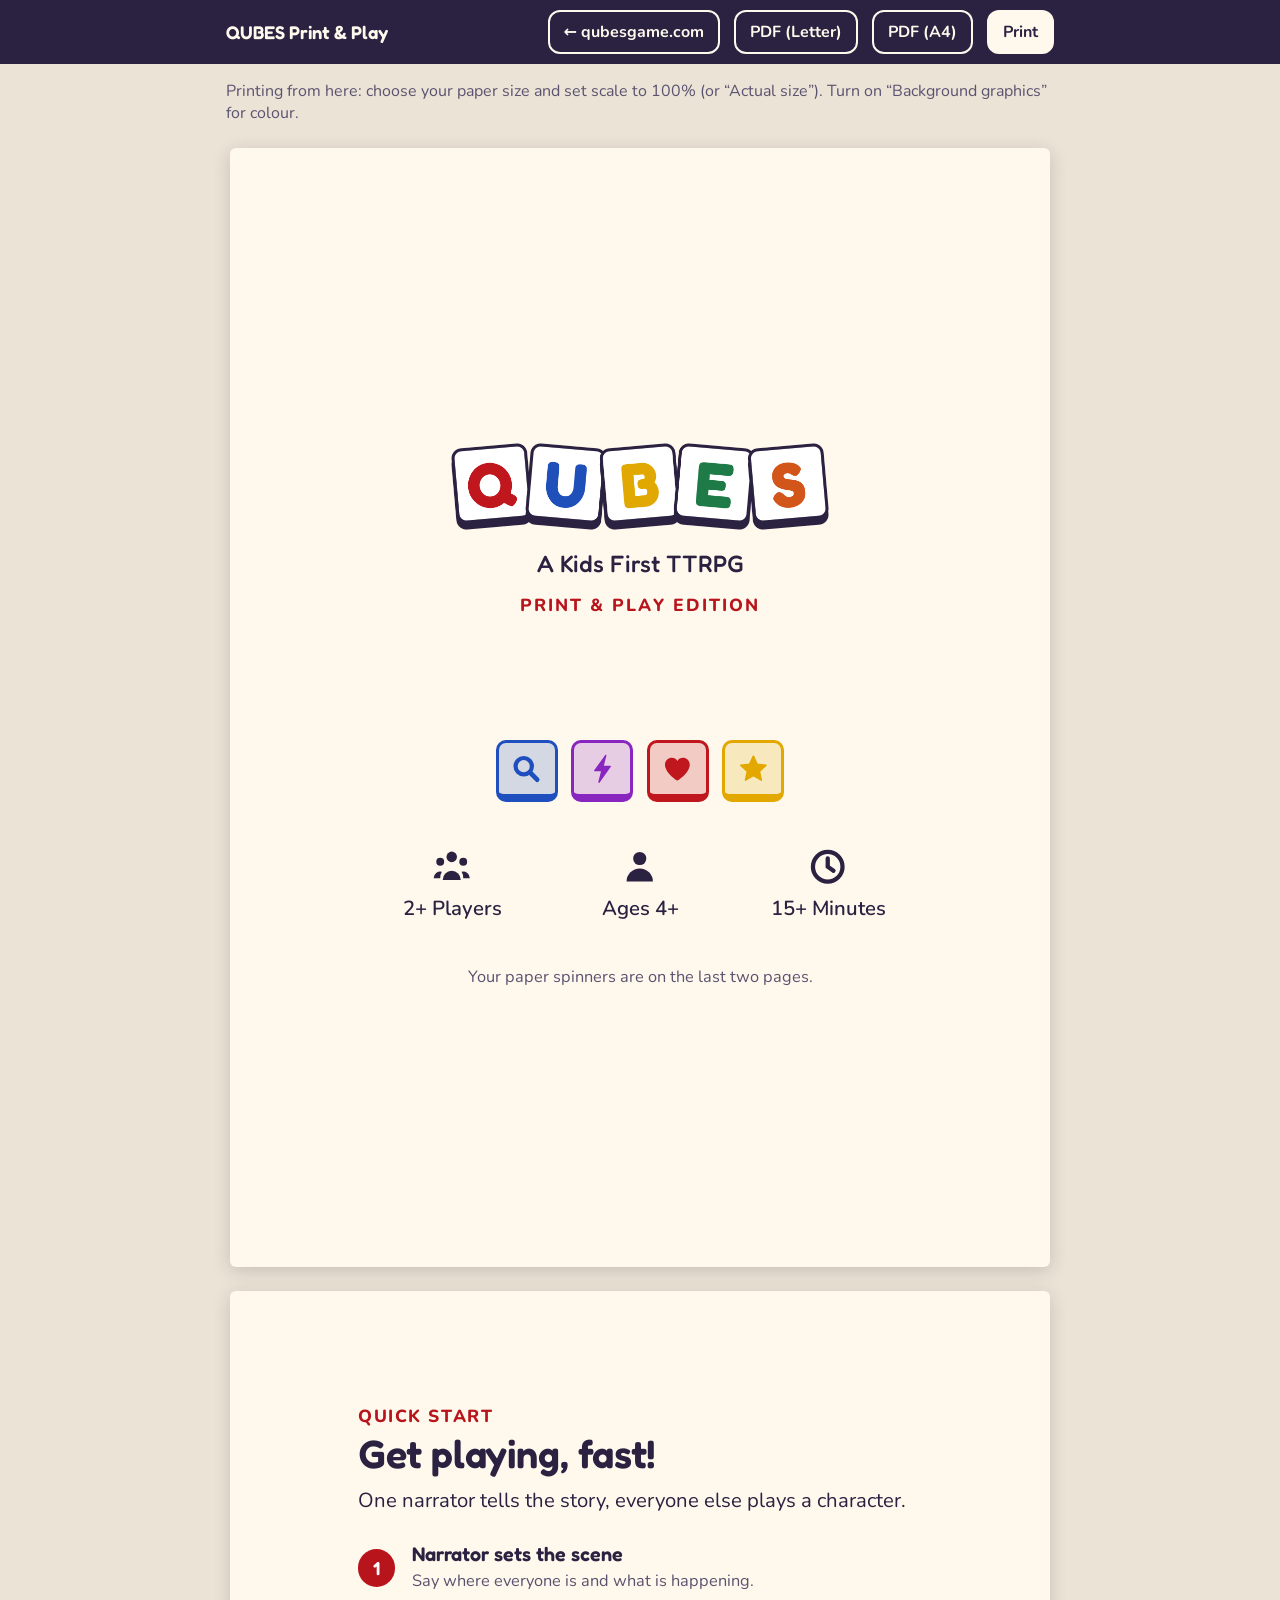
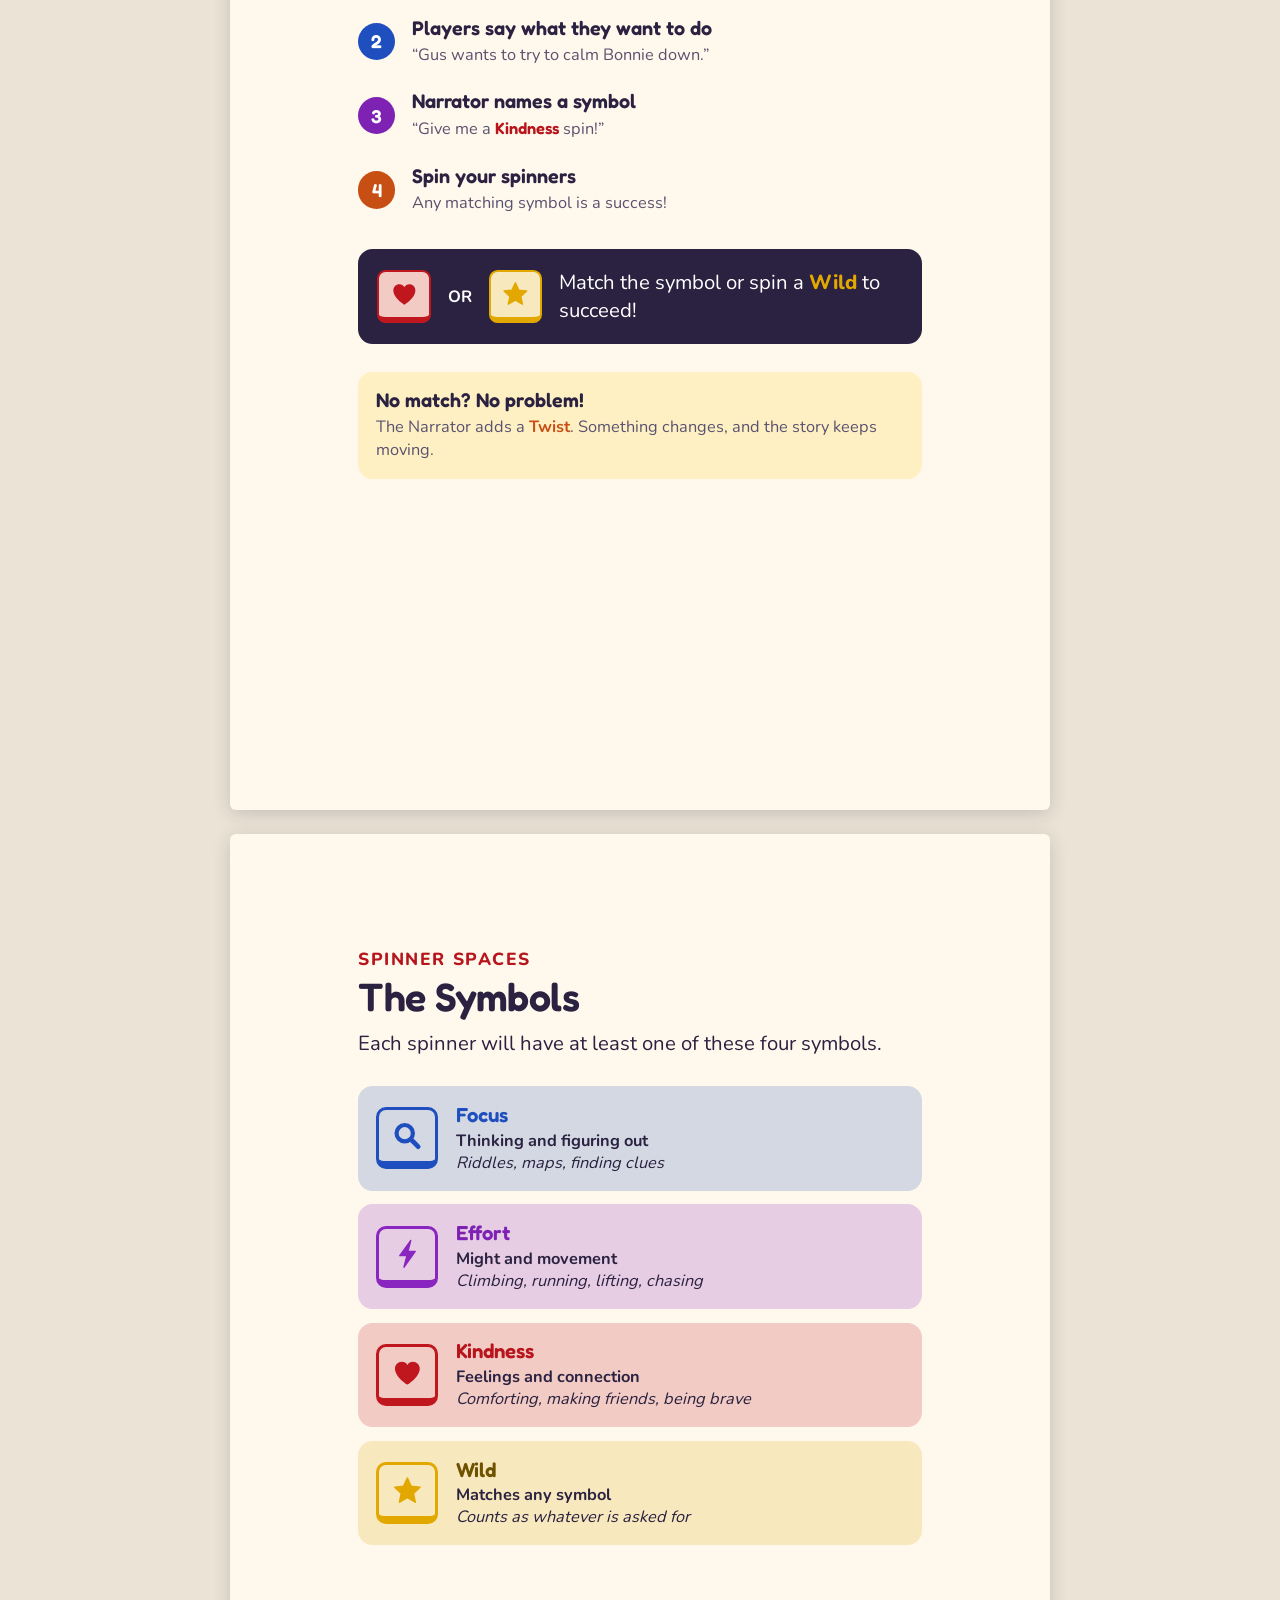
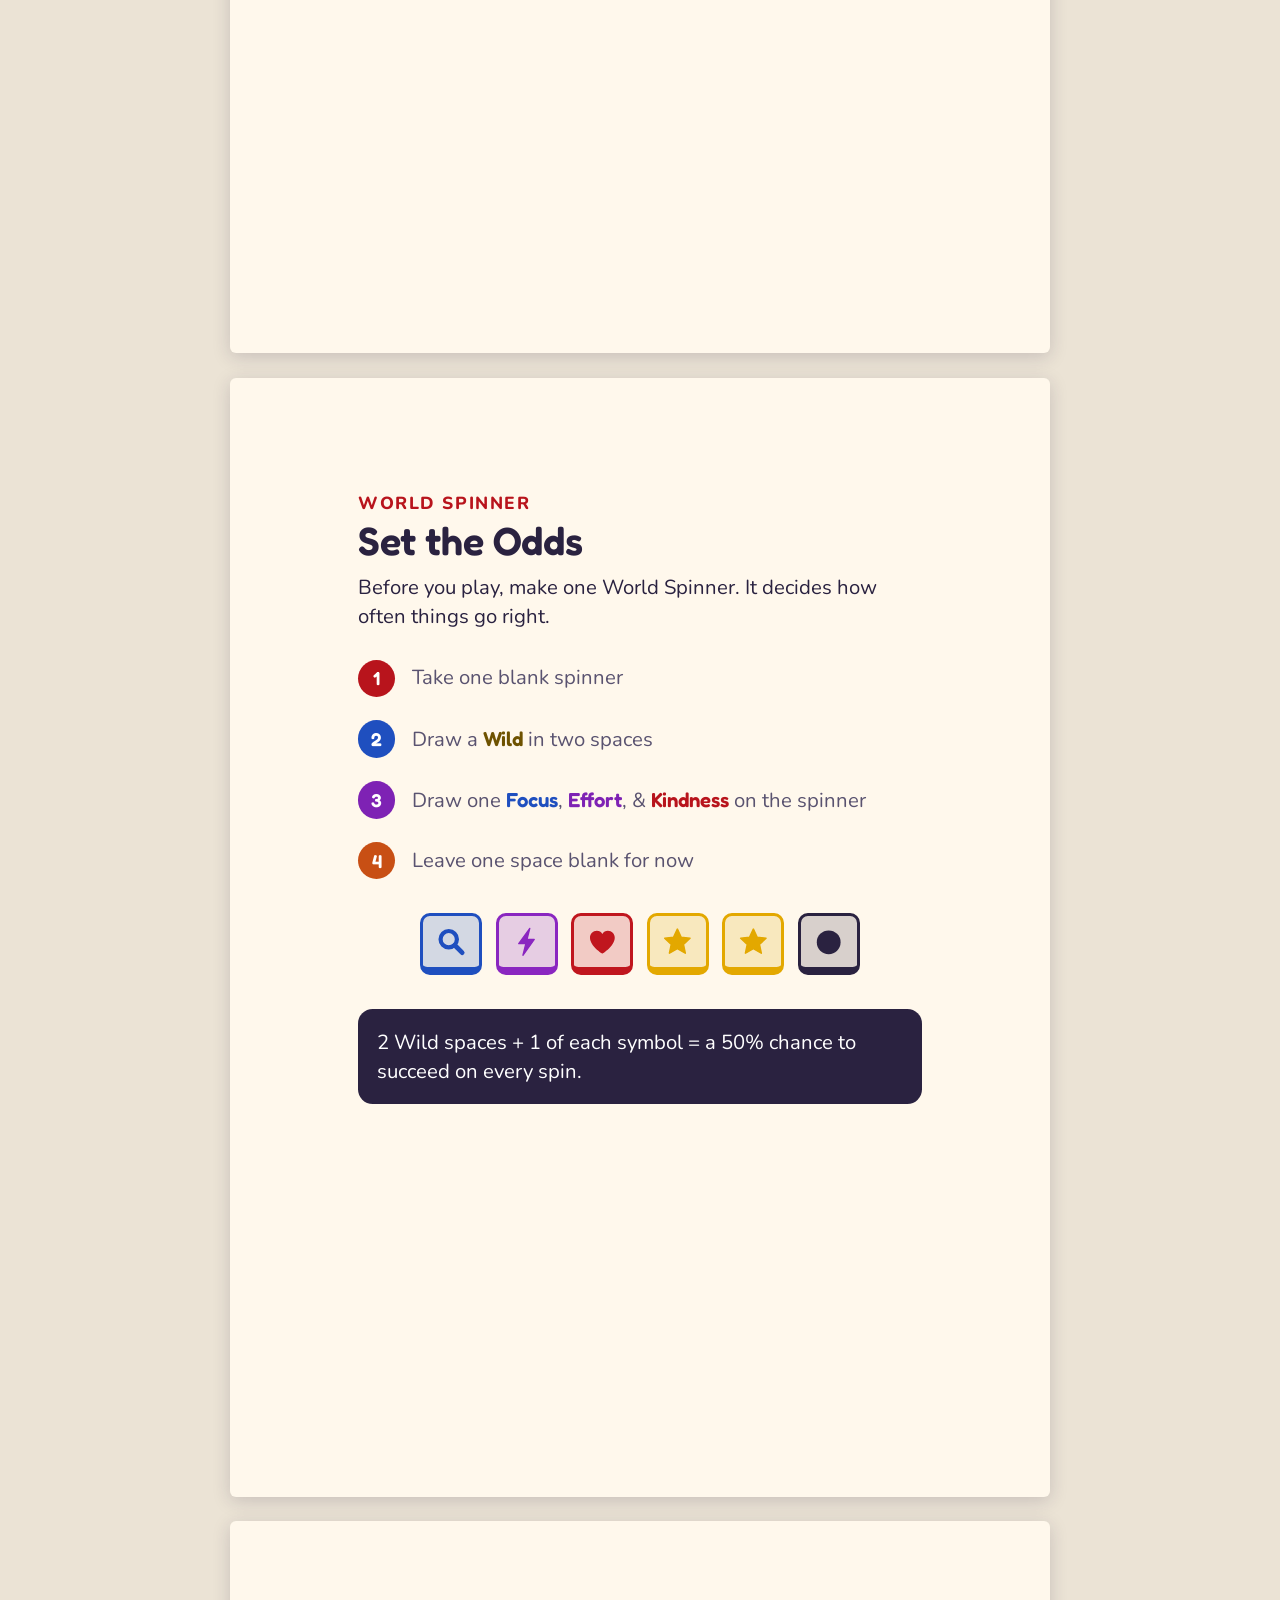
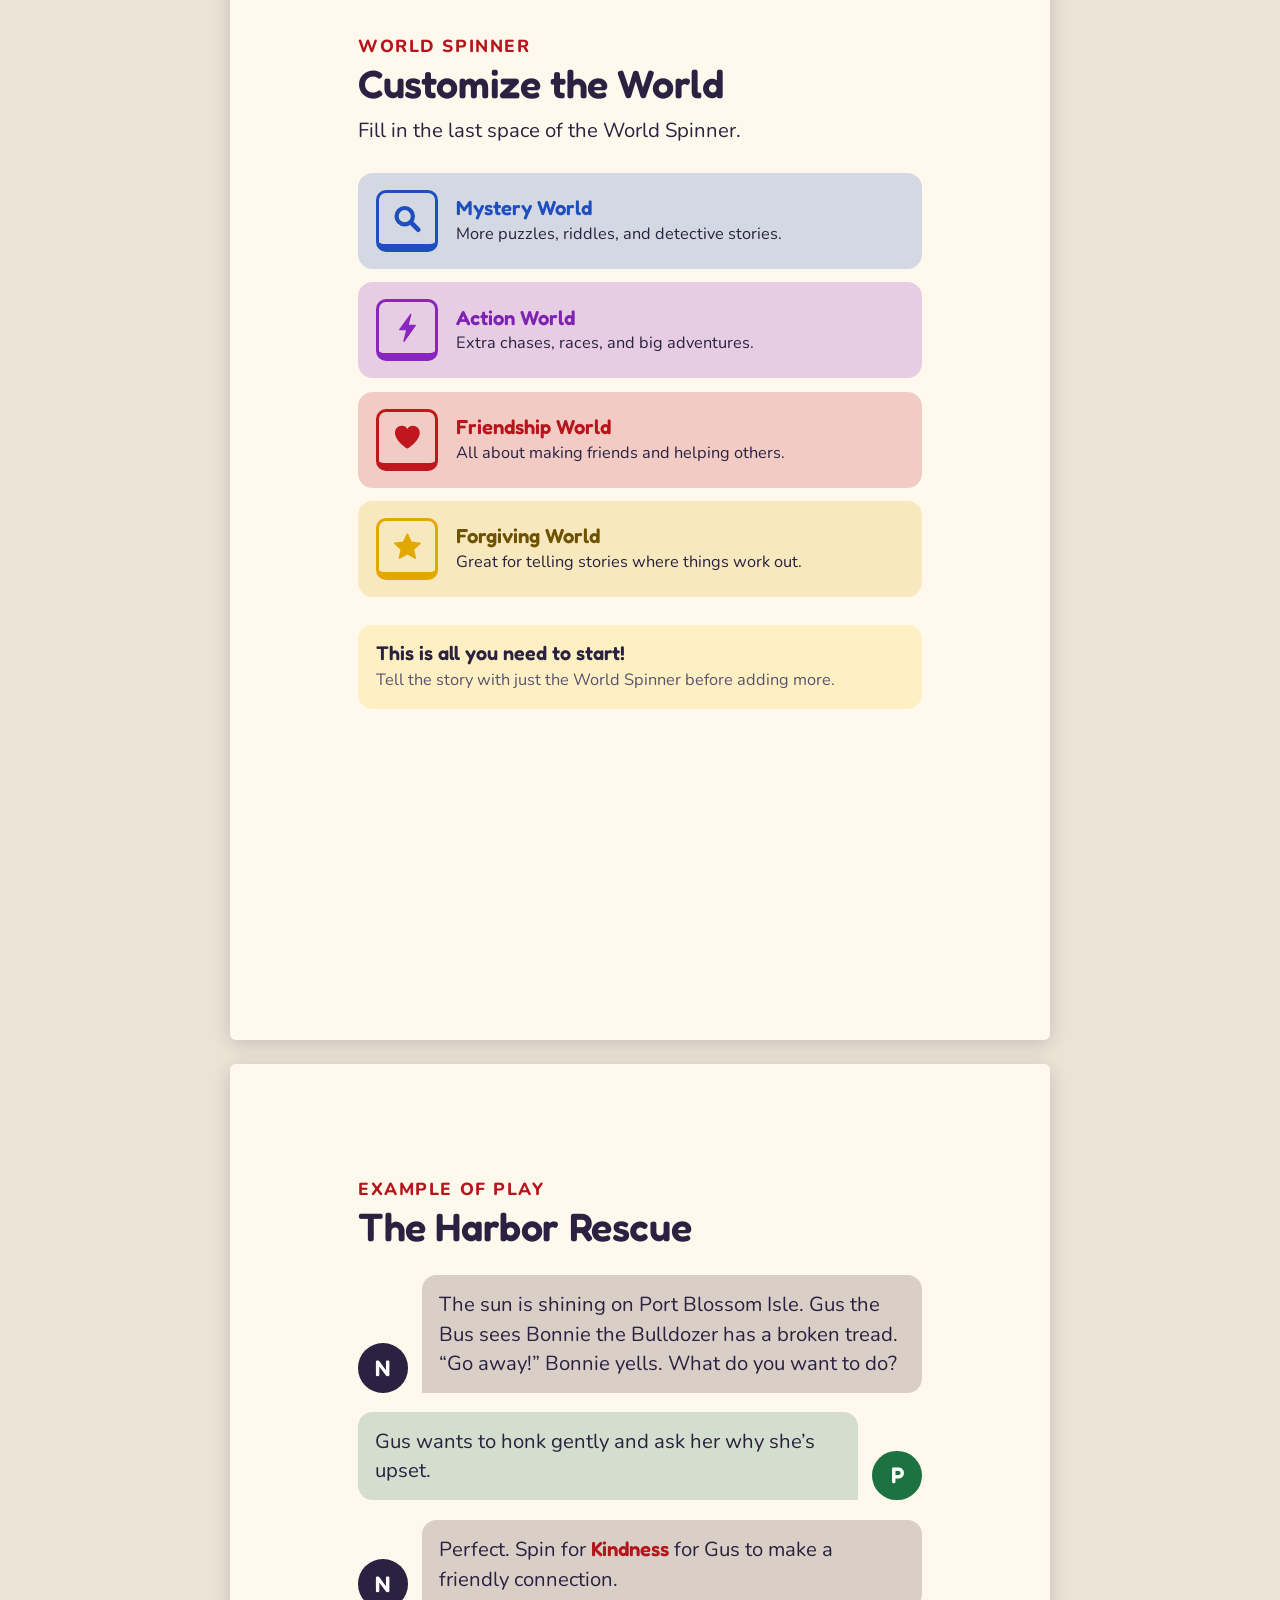
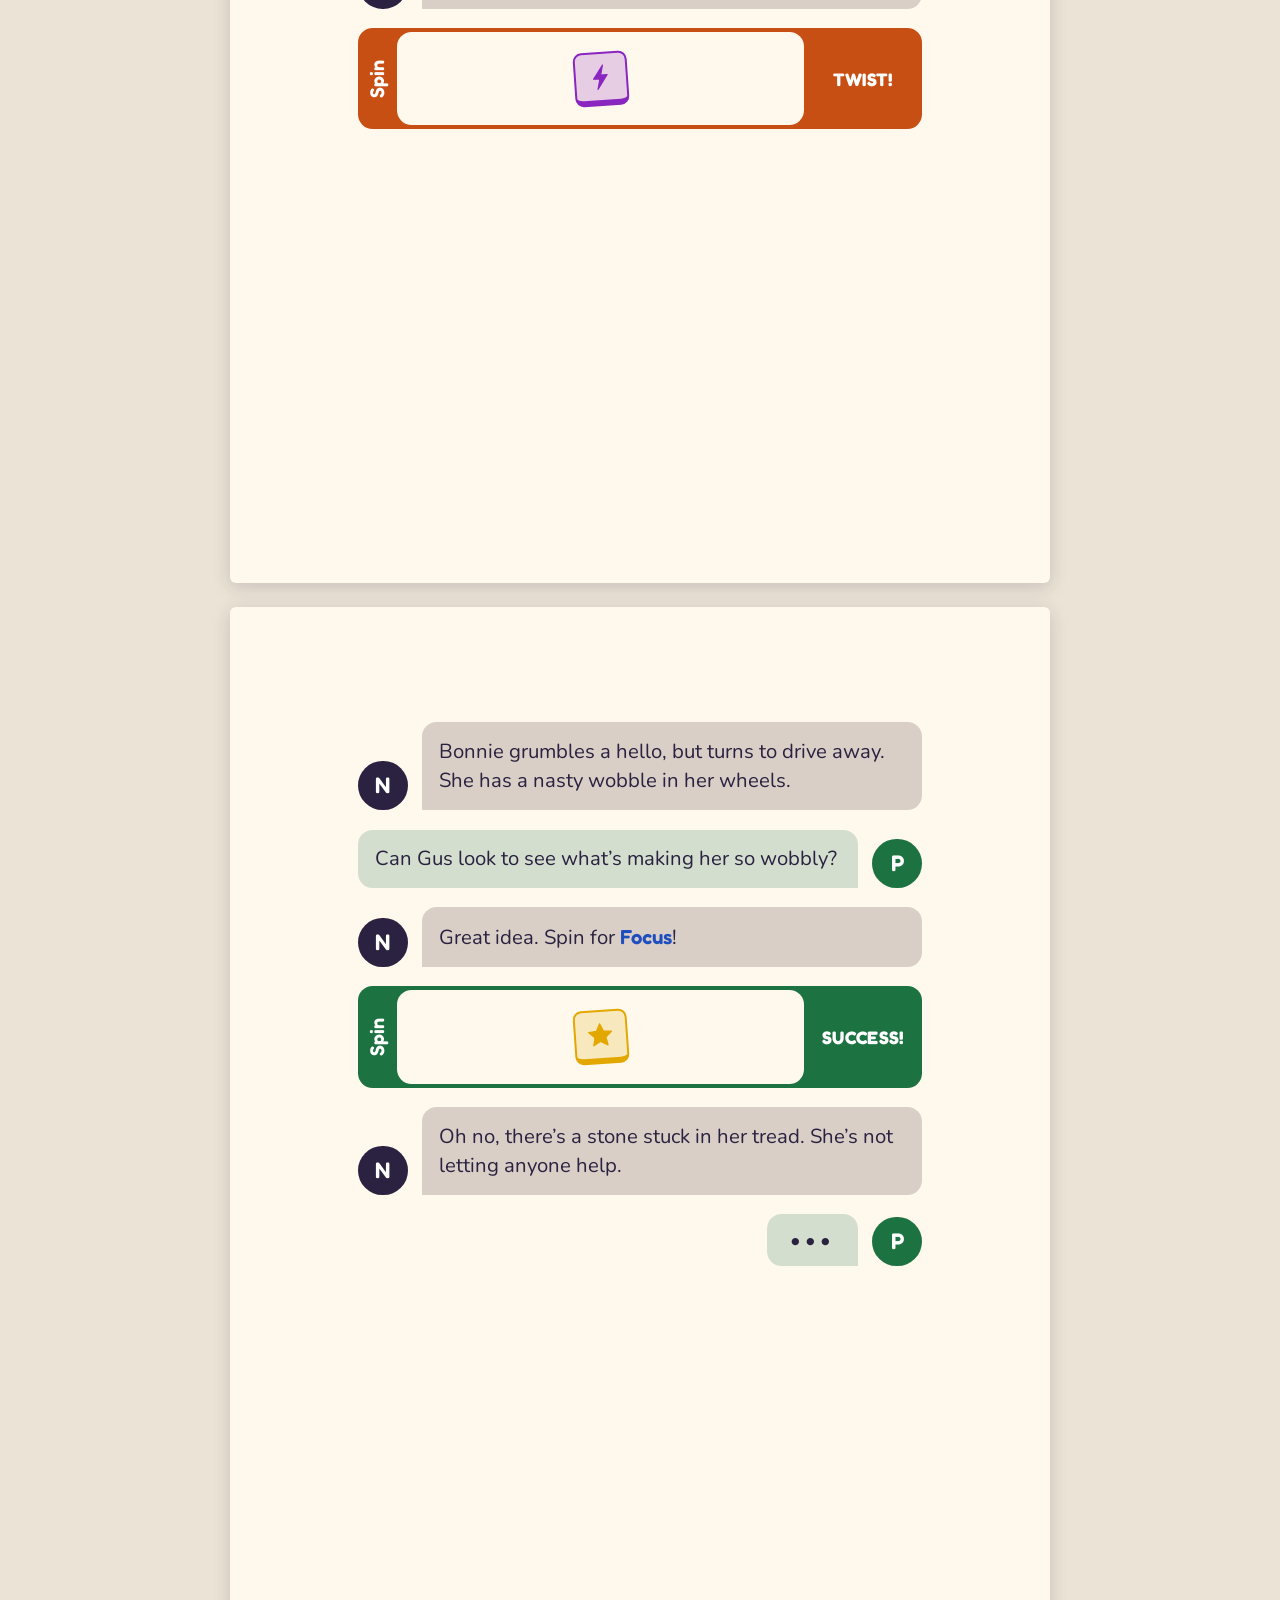
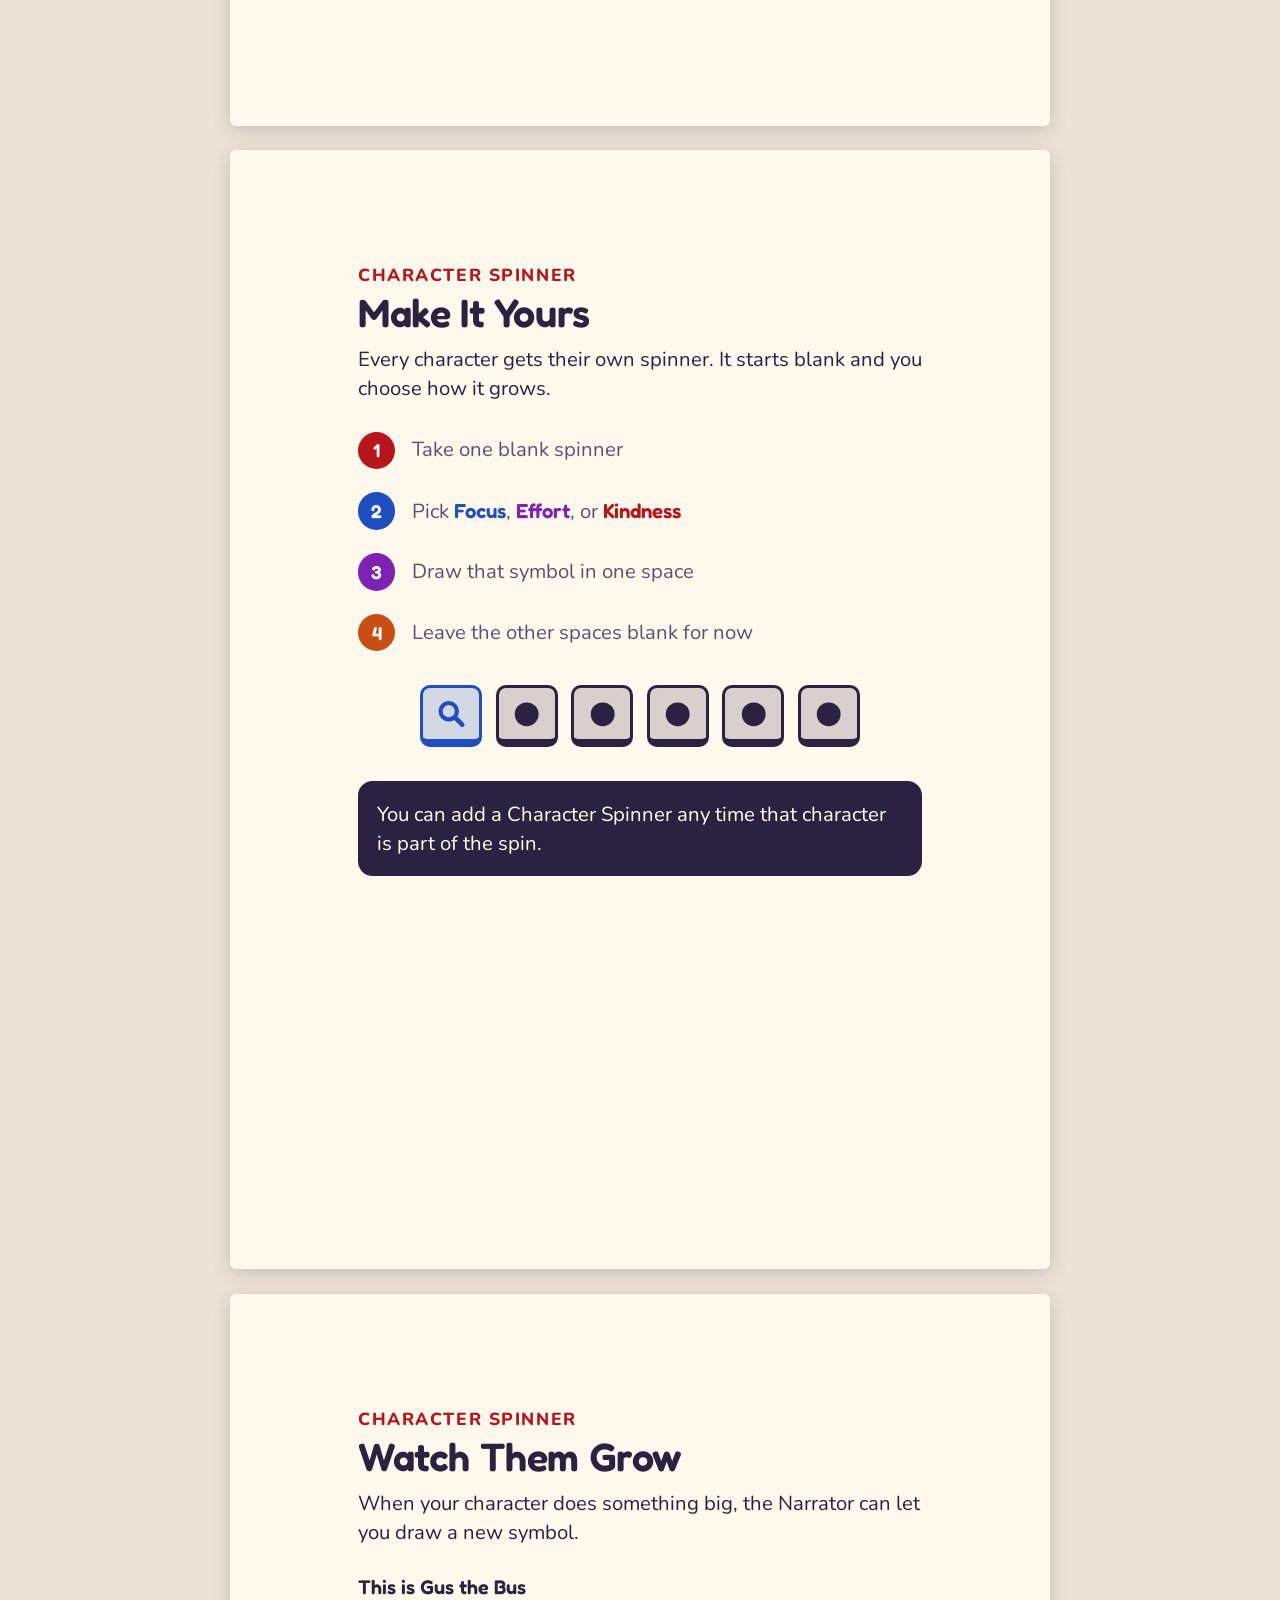
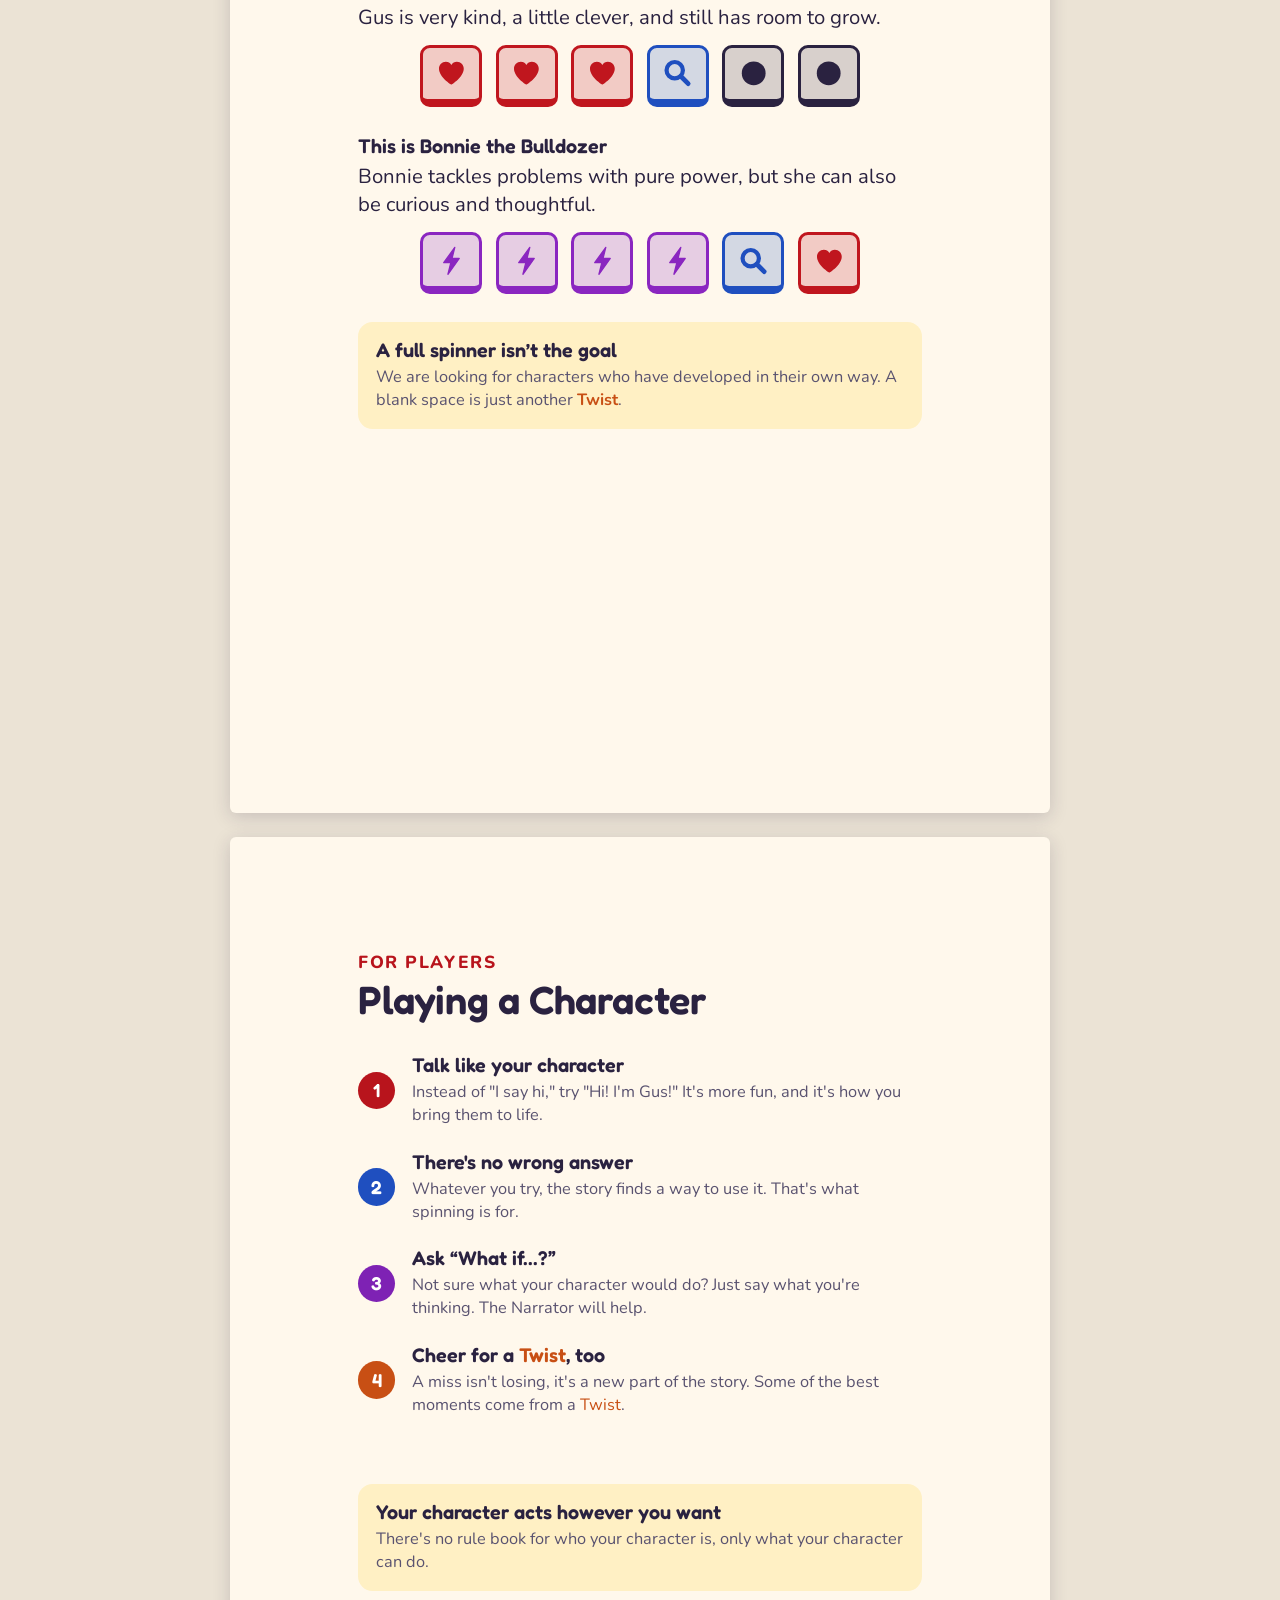
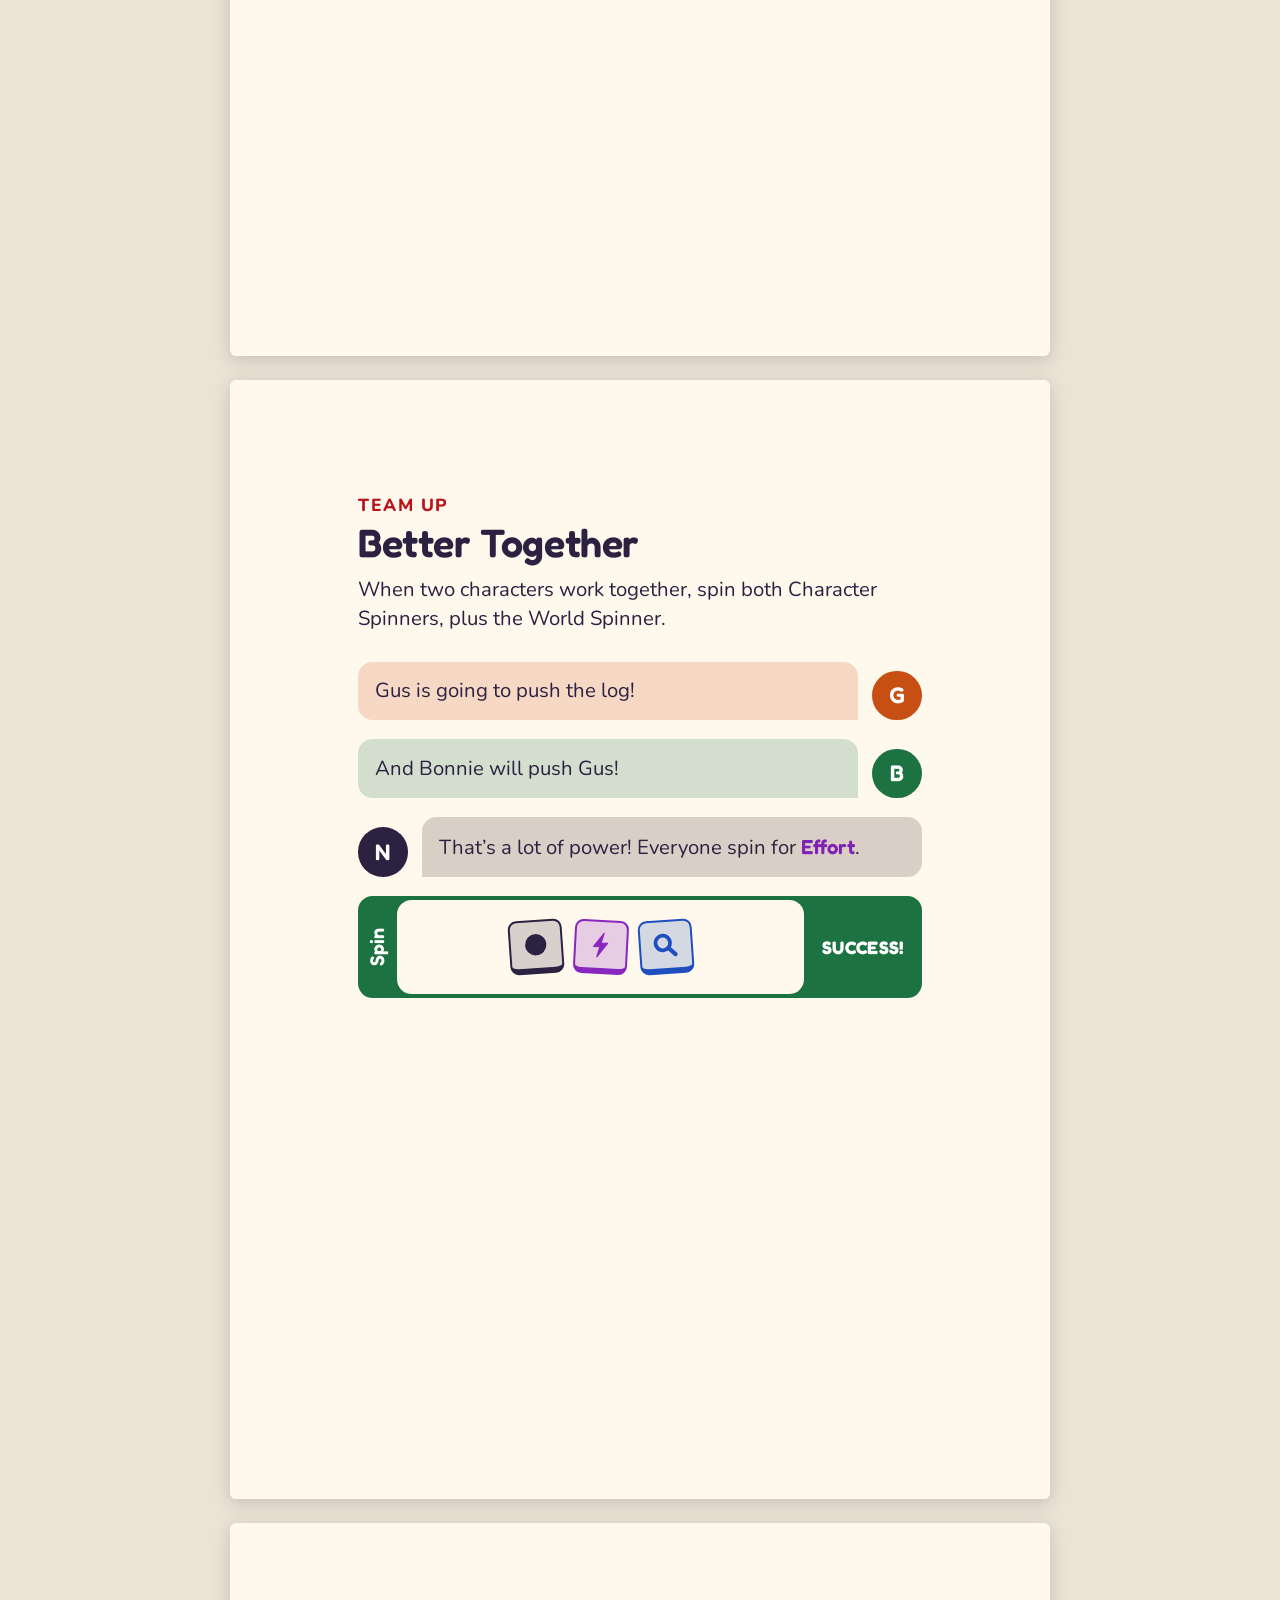
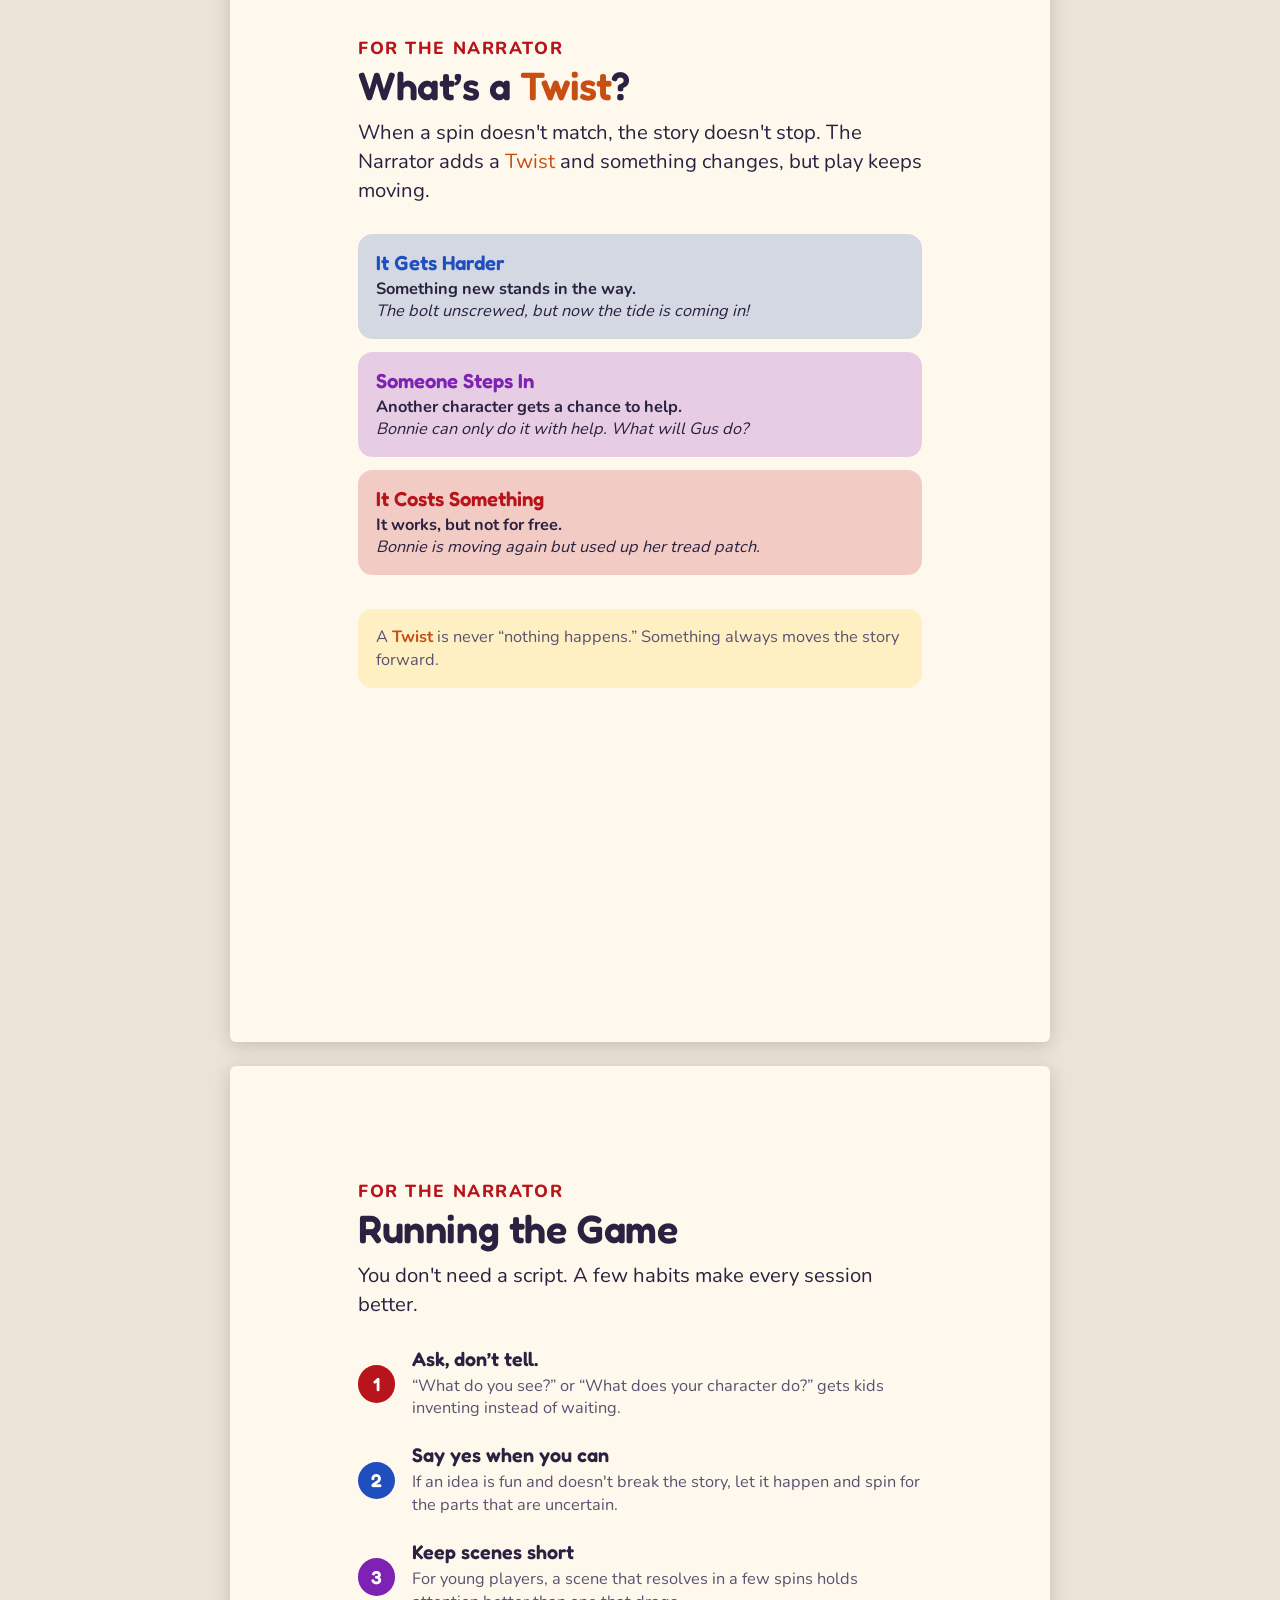
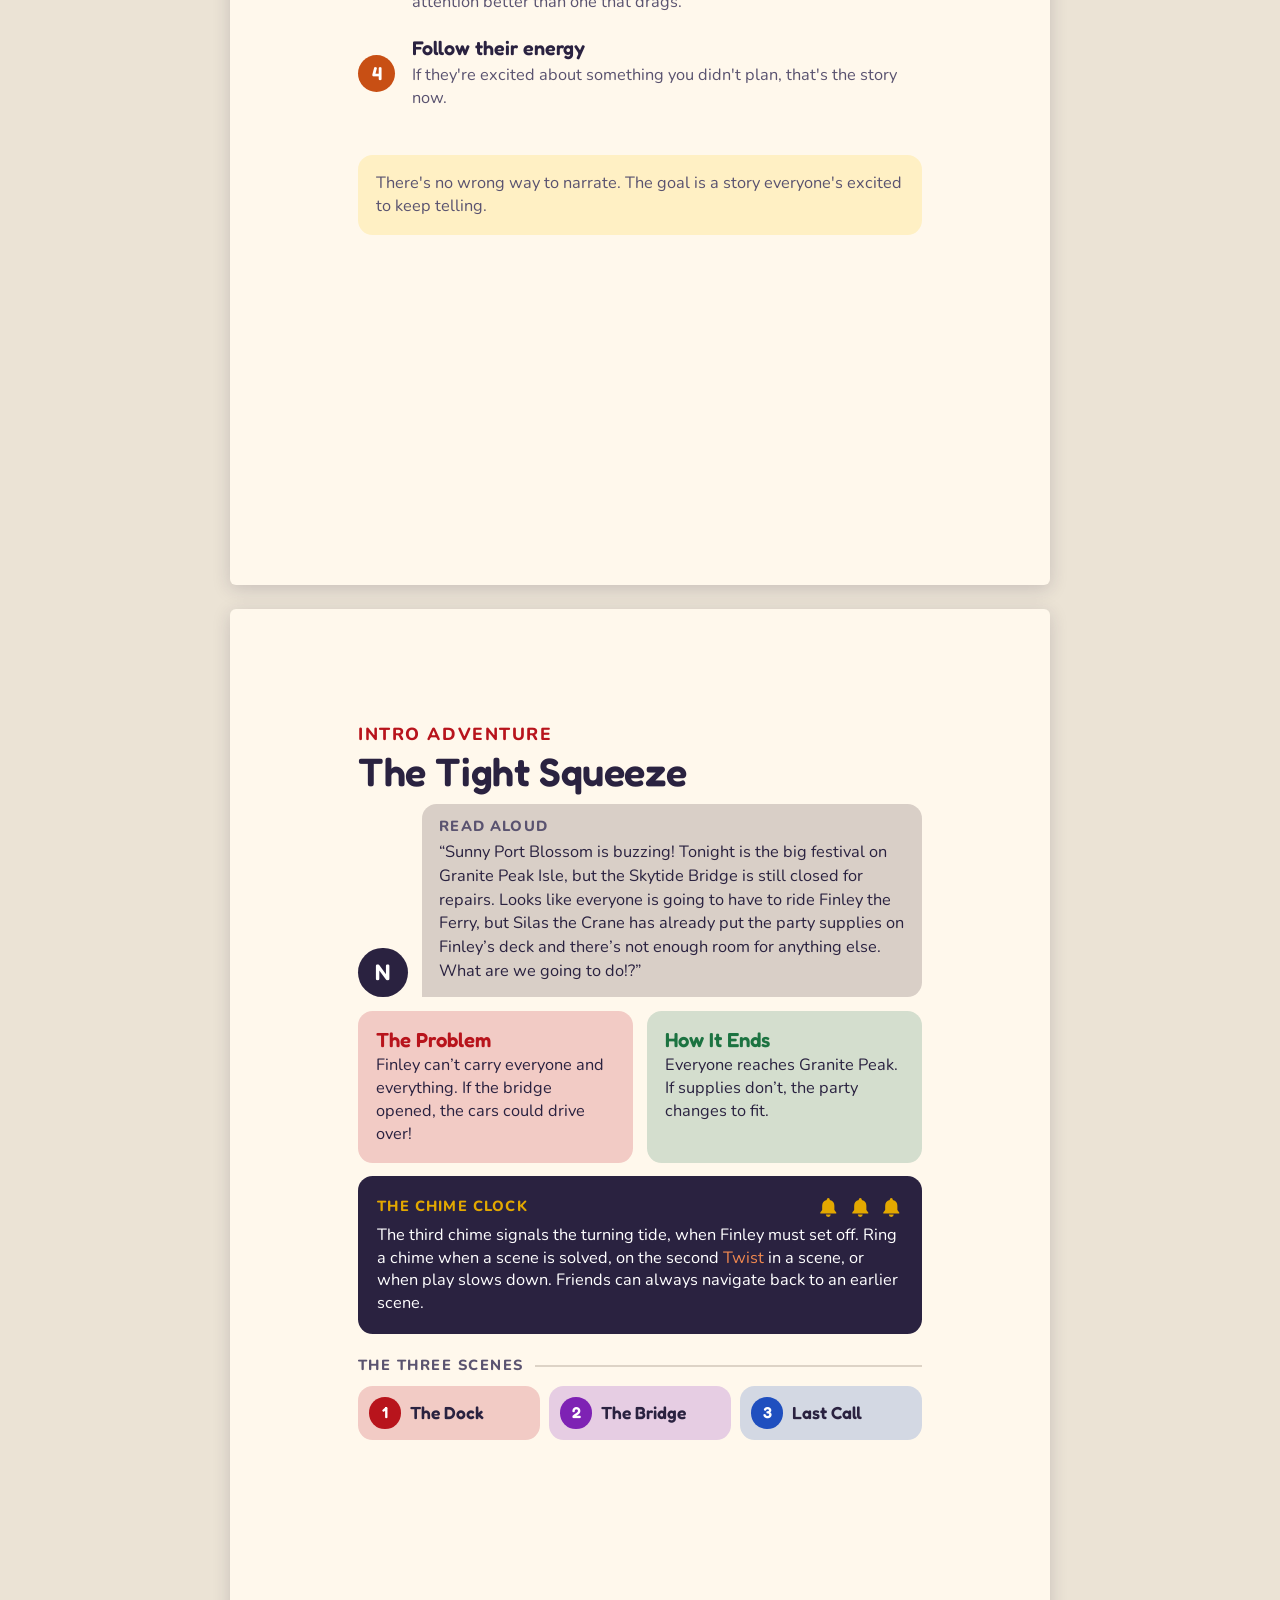
==== rules/index.html @ a8235ae6 "Add Print & Play rulebook with paper spinners (rules/ + PDFs) Print-friendly copy of the Figma ruleb" ====
<!doctype html>
<html lang="en">
<head>
  <meta charset="utf-8">
  <meta name="viewport" content="width=device-width, initial-scale=1">
  <!--
    QUBES Print & Play rulebook.
    The Figma file is the master copy of the rulebook. This page is a print-friendly
    copy for remote playtesters, rewritten for paper spinners instead of cubes and
    stickers (see SPINNER-CHANGES.md). When the Figma rules change, update this page too.
    Linked only from the "Playing remotely?" section of the home page.
  -->
  <title>QUBES Print &amp; Play Rulebook</title>
  <meta name="description" content="The QUBES print-and-play rulebook, with paper spinners. Prints on Letter or A4.">
  <meta name="robots" content="noindex">
  <link rel="icon" type="image/png" sizes="32x32" href="../assets/favicon-32.png">
  <link rel="preload" href="../assets/fonts/fredoka.woff2" as="font" type="font/woff2" crossorigin>
  <link rel="preload" href="../assets/fonts/nunito.woff2" as="font" type="font/woff2" crossorigin>
  <link rel="stylesheet" href="rules.css">
</head>
<body>

<svg width="0" height="0" style="position:absolute" aria-hidden="true" focusable="false">
  <symbol id="i-focus" viewBox="0 0 24 24"><circle cx="10" cy="10" r="6.2" fill="none" stroke="currentColor" stroke-width="3.2"/><path d="M14.6 14.6 20.2 20.2" stroke="currentColor" stroke-width="3.6" stroke-linecap="round"/></symbol>
  <symbol id="i-effort" viewBox="0 0 24 24"><path d="M14.6 1.8 6.2 13.4h5.4L9.4 22.2l8.6-12h-5.5l2.1-8.4z" fill="currentColor" stroke="currentColor" stroke-width="1" stroke-linejoin="round"/></symbol>
  <symbol id="i-kind" viewBox="0 0 24 24"><path d="M12 21S2.6 15.3 2.6 8.9C2.6 5.9 4.9 3.6 7.8 3.6c1.8 0 3.3.9 4.2 2.4.9-1.5 2.4-2.4 4.2-2.4 2.9 0 5.2 2.3 5.2 5.3C21.4 15.3 12 21 12 21z" fill="currentColor"/></symbol>
  <symbol id="i-wild" viewBox="0 0 24 24"><path d="M12 2.4l2.9 6.2 6.7.7-5 4.6 1.4 6.7L12 17.2l-6 3.4 1.4-6.7-5-4.6 6.7-.7z" fill="currentColor" stroke="currentColor" stroke-width="1.2" stroke-linejoin="round"/></symbol>
  <symbol id="i-blank" viewBox="0 0 24 24"><circle cx="12" cy="12" r="10" fill="currentColor"/></symbol>
  <symbol id="i-bell" viewBox="0 0 24 24"><path d="M12 2a1.6 1.6 0 0 1 1.6 1.6v.6a6.4 6.4 0 0 1 4.9 6.3V15l2 2.6v1.1h-17v-1.1l2-2.6v-4.5a6.4 6.4 0 0 1 4.9-6.3v-.6A1.6 1.6 0 0 1 12 2zM9.4 19.8h5.2a2.6 2.6 0 0 1-5.2 0z" fill="currentColor"/></symbol>
  <symbol id="i-person" viewBox="0 0 24 24"><circle cx="12" cy="7" r="4" fill="currentColor"/><path d="M4 21a8 8 0 0 1 16 0z" fill="currentColor"/></symbol>
  <symbol id="i-people" viewBox="0 0 24 24" fill="currentColor"><circle cx="12" cy="6" r="3.2"/><circle cx="5" cy="9" r="2.4"/><circle cx="19" cy="9" r="2.4"/><path d="M6.5 20a5.5 5.5 0 0 1 11 0z"/><path d="M1 19a4 4 0 0 1 5-3.9A7 7 0 0 0 5 19z"/><path d="M23 19a4 4 0 0 0-5-3.9A7 7 0 0 1 19 19z"/></symbol>
  <symbol id="i-clock" viewBox="0 0 24 24"><circle cx="12" cy="12" r="9" fill="none" stroke="currentColor" stroke-width="2.6"/><path d="M12 7v5l3.5 2.5" fill="none" stroke="currentColor" stroke-width="2.6" stroke-linecap="round"/></symbol>
  <symbol id="spinner" viewBox="-100 -100 200 200">
    <circle r="96" fill="#fff" stroke="#2a2240" stroke-width="3.5"/>
    <g stroke="#2a2240" stroke-width="2.5">
      <line x1="0" y1="0" x2="0" y2="-96"/><line x1="0" y1="0" x2="83.14" y2="-48"/><line x1="0" y1="0" x2="83.14" y2="48"/>
      <line x1="0" y1="0" x2="0" y2="96"/><line x1="0" y1="0" x2="-83.14" y2="48"/><line x1="0" y1="0" x2="-83.14" y2="-48"/>
    </g>
    <g fill="none" stroke="#b9afa6" stroke-width="1.5" stroke-dasharray="4 4">
      <circle cx="30" cy="-51.96" r="20"/><circle cx="60" cy="0" r="20"/><circle cx="30" cy="51.96" r="20"/>
      <circle cx="-30" cy="51.96" r="20"/><circle cx="-60" cy="0" r="20"/><circle cx="-30" cy="-51.96" r="20"/>
    </g>
    <circle r="10" fill="#fff" stroke="#2a2240" stroke-width="2.5"/>
    <circle r="2.8" fill="#2a2240"/>
  </symbol>
</svg>

<header class="toolbar">
  <div class="inner">
    <span class="title">QUBES Print &amp; Play</span>
    <a href="../">← qubesgame.com</a>
    <a href="../downloads/qubes-print-and-play-letter.pdf">PDF (Letter)</a>
    <a href="../downloads/qubes-print-and-play-a4.pdf">PDF (A4)</a>
    <button type="button" onclick="window.print()">Print</button>
  </div>
</header>
<p class="screen-note">Printing from here: choose your paper size and set scale to 100% (or “Actual size”). Turn on “Background graphics” for colour.</p>

<main>

<!-- 1. Cover -->
<section class="page cover" aria-label="Cover">
  <img class="logo" src="../assets/logo.png" alt="QUBES" width="759" height="185">
  <p class="tag">A Kids First TTRPG</p>
  <p class="edition">Print &amp; Play Edition</p>
  <div class="tile-row" aria-hidden="true">
    <span class="tile focus"><svg><use href="#i-focus"/></svg></span>
    <span class="tile effort"><svg><use href="#i-effort"/></svg></span>
    <span class="tile kind"><svg><use href="#i-kind"/></svg></span>
    <span class="tile wild"><svg><use href="#i-wild"/></svg></span>
  </div>
  <div class="facts">
    <div><svg aria-hidden="true"><use href="#i-people"/></svg>2+ Players</div>
    <div><svg aria-hidden="true"><use href="#i-person"/></svg>Ages 4+</div>
    <div><svg aria-hidden="true"><use href="#i-clock"/></svg>15+ Minutes</div>
  </div>
  <p class="foot">Your paper spinners are on the last two pages.</p>
</section>

<!-- 2. Quick start -->
<section class="page" aria-label="Quick start">
  <span class="eyebrow">Quick Start</span>
  <h1>Get playing, fast!</h1>
  <p class="lead">One narrator tells the story, everyone else plays a character.</p>
  <ol class="steps">
    <li><span class="n">1</span><div><h3>Narrator sets the scene</h3><p>Say where everyone is and what is happening.</p></div></li>
    <li><span class="n">2</span><div><h3>Players say what they want to do</h3><p>“Gus wants to try to calm Bonnie down.”</p></div></li>
    <li><span class="n">3</span><div><h3>Narrator names a symbol</h3><p>“Give me a <strong class="k-kind">Kindness</strong> spin!”</p></div></li>
    <li><span class="n">4</span><div><h3>Spin your spinners</h3><p>Any matching symbol is a success!</p></div></li>
  </ol>
  <div class="dark" style="display:flex;align-items:center;gap:3cqw;margin-top:6cqw">
    <span class="tile kind md"><svg aria-hidden="true"><use href="#i-kind"/></svg></span>
    <b style="font-size:var(--fs-body)">OR</b>
    <span class="tile wild md"><svg aria-hidden="true"><use href="#i-wild"/></svg></span>
    <p>Match the symbol or spin a <span class="y">Wild</span> to succeed!</p>
  </div>
  <div class="note">
    <h4>No match? No problem!</h4>
    <p>The Narrator adds a <strong class="twist-word">Twist</strong>. Something changes, and the story keeps moving.</p>
  </div>
</section>

<!-- 3. The symbols -->
<section class="page" aria-label="The symbols">
  <span class="eyebrow">Spinner Spaces</span>
  <h1>The Symbols</h1>
  <p class="lead">Each spinner will have at least one of these four symbols.</p>
  <div class="cards">
    <div class="card c-blue"><span class="tile focus"><svg aria-hidden="true"><use href="#i-focus"/></svg></span><div><h3>Focus</h3><p class="sub">Thinking and figuring out</p><p class="eg">Riddles, maps, finding clues</p></div></div>
    <div class="card c-purple"><span class="tile effort"><svg aria-hidden="true"><use href="#i-effort"/></svg></span><div><h3>Effort</h3><p class="sub">Might and movement</p><p class="eg">Climbing, running, lifting, chasing</p></div></div>
    <div class="card c-red"><span class="tile kind"><svg aria-hidden="true"><use href="#i-kind"/></svg></span><div><h3>Kindness</h3><p class="sub">Feelings and connection</p><p class="eg">Comforting, making friends, being brave</p></div></div>
    <div class="card c-gold"><span class="tile wild"><svg aria-hidden="true"><use href="#i-wild"/></svg></span><div><h3>Wild</h3><p class="sub">Matches any symbol</p><p class="eg">Counts as whatever is asked for</p></div></div>
  </div>
</section>

<!-- 4. World spinner: set the odds -->
<section class="page" aria-label="World spinner: set the odds">
  <span class="eyebrow">World Spinner</span>
  <h1>Set the Odds</h1>
  <p class="lead">Before you play, make one World Spinner. It decides how often things go right.</p>
  <ol class="steps plain">
    <li><span class="n">1</span><p class="txt">Take one blank spinner</p></li>
    <li><span class="n">2</span><p class="txt">Draw a <strong class="k-wild">Wild</strong> in two spaces</p></li>
    <li><span class="n">3</span><p class="txt">Draw one <strong class="k-focus">Focus</strong>, <strong class="k-effort">Effort</strong>, &amp; <strong class="k-kind">Kindness</strong> on the spinner</p></li>
    <li><span class="n">4</span><p class="txt">Leave one space blank for now</p></li>
  </ol>
  <div class="tile-row" style="margin-top:6cqw" aria-label="A finished World Spinner: Focus, Effort, Kindness, Wild, Wild, and one blank space">
    <span class="tile focus"><svg><use href="#i-focus"/></svg></span>
    <span class="tile effort"><svg><use href="#i-effort"/></svg></span>
    <span class="tile kind"><svg><use href="#i-kind"/></svg></span>
    <span class="tile wild"><svg><use href="#i-wild"/></svg></span>
    <span class="tile wild"><svg><use href="#i-wild"/></svg></span>
    <span class="tile blank"><svg><use href="#i-blank"/></svg></span>
  </div>
  <div class="dark" style="margin-top:6cqw"><p>2 Wild spaces + 1 of each symbol = a 50% chance to succeed on every spin.</p></div>
</section>

<!-- 5. Customize the world -->
<section class="page" aria-label="Customize the world">
  <span class="eyebrow">World Spinner</span>
  <h1>Customize the World</h1>
  <p class="lead">Fill in the last space of the World Spinner.</p>
  <div class="cards">
    <div class="card c-blue"><span class="tile focus"><svg aria-hidden="true"><use href="#i-focus"/></svg></span><div><h3>Mystery World</h3><p>More puzzles, riddles, and detective stories.</p></div></div>
    <div class="card c-purple"><span class="tile effort"><svg aria-hidden="true"><use href="#i-effort"/></svg></span><div><h3>Action World</h3><p>Extra chases, races, and big adventures.</p></div></div>
    <div class="card c-red"><span class="tile kind"><svg aria-hidden="true"><use href="#i-kind"/></svg></span><div><h3>Friendship World</h3><p>All about making friends and helping others.</p></div></div>
    <div class="card c-gold"><span class="tile wild"><svg aria-hidden="true"><use href="#i-wild"/></svg></span><div><h3>Forgiving World</h3><p>Great for telling stories where things work out.</p></div></div>
  </div>
  <div class="note">
    <h4>This is all you need to start!</h4>
    <p>Tell the story with just the World Spinner before adding more.</p>
  </div>
</section>

<!-- 6. Example of play 1 -->
<section class="page" aria-label="Example of play, part 1">
  <span class="eyebrow">Example of Play</span>
  <h1 style="margin-bottom:5cqw">The Harbor Rescue</h1>
  <div class="chat">
    <div class="msg n"><span class="avatar" aria-label="Narrator">N</span><p class="bubble">The sun is shining on Port Blossom Isle. Gus the Bus sees Bonnie the Bulldozer has a broken tread. “Go away!” Bonnie yells. What do you want to do?</p></div>
    <div class="msg p"><p class="bubble">Gus wants to honk gently and ask her why she’s upset.</p><span class="avatar green" aria-label="Player">P</span></div>
    <div class="msg n"><span class="avatar" aria-label="Narrator">N</span><p class="bubble">Perfect. Spin for <strong class="k-kind">Kindness</strong> for Gus to make a friendly connection.</p></div>
    <div class="spin-strip twist" role="img" aria-label="The spinner lands on Effort. No match: Twist!">
      <span class="side">Spin</span>
      <span class="box"><span class="tile effort md"><svg><use href="#i-effort"/></svg></span></span>
      <span class="result">TWIST!</span>
    </div>
  </div>
</section>

<!-- 7. Example of play 2 -->
<section class="page" aria-label="Example of play, part 2">
  <div class="chat">
    <div class="msg n"><span class="avatar" aria-label="Narrator">N</span><p class="bubble">Bonnie grumbles a hello, but turns to drive away. She has a nasty wobble in her wheels.</p></div>
    <div class="msg p"><p class="bubble">Can Gus look to see what’s making her so wobbly?</p><span class="avatar green" aria-label="Player">P</span></div>
    <div class="msg n"><span class="avatar" aria-label="Narrator">N</span><p class="bubble">Great idea. Spin for <strong class="k-focus">Focus</strong>!</p></div>
    <div class="spin-strip" role="img" aria-label="The spinner lands on Wild. Success!">
      <span class="side">Spin</span>
      <span class="box"><span class="tile wild md"><svg><use href="#i-wild"/></svg></span></span>
      <span class="result">SUCCESS!</span>
    </div>
    <div class="msg n"><span class="avatar" aria-label="Narrator">N</span><p class="bubble">Oh no, there’s a stone stuck in her tread. She’s not letting anyone help.</p></div>
    <div class="msg p dots"><p class="bubble" aria-label="The player thinks">•••</p><span class="avatar green" aria-label="Player">P</span></div>
  </div>
</section>

<!-- 8. Character spinner: make it yours -->
<section class="page" aria-label="Character spinner: make it yours">
  <span class="eyebrow">Character Spinner</span>
  <h1>Make It Yours</h1>
  <p class="lead">Every character gets their own spinner. It starts blank and you choose how it grows.</p>
  <ol class="steps plain">
    <li><span class="n">1</span><p class="txt">Take one blank spinner</p></li>
    <li><span class="n">2</span><p class="txt">Pick <strong class="k-focus">Focus</strong>, <strong class="k-effort">Effort</strong>, or <strong class="k-kind">Kindness</strong></p></li>
    <li><span class="n">3</span><p class="txt">Draw that symbol in one space</p></li>
    <li><span class="n">4</span><p class="txt">Leave the other spaces blank for now</p></li>
  </ol>
  <div class="tile-row" style="margin-top:6cqw" aria-label="A new Character Spinner: one Focus space and five blank spaces">
    <span class="tile focus"><svg><use href="#i-focus"/></svg></span>
    <span class="tile blank"><svg><use href="#i-blank"/></svg></span>
    <span class="tile blank"><svg><use href="#i-blank"/></svg></span>
    <span class="tile blank"><svg><use href="#i-blank"/></svg></span>
    <span class="tile blank"><svg><use href="#i-blank"/></svg></span>
    <span class="tile blank"><svg><use href="#i-blank"/></svg></span>
  </div>
  <div class="dark" style="margin-top:6cqw"><p>You can add a Character Spinner any time that character is part of the spin.</p></div>
</section>

<!-- 9. Watch them grow -->
<section class="page" aria-label="Character spinner: watch them grow">
  <span class="eyebrow">Character Spinner</span>
  <h1>Watch Them Grow</h1>
  <p class="lead">When your character does something big, the Narrator can let you draw a new symbol.</p>
  <h3 style="font:600 var(--fs-h3)/1.2 var(--display);margin:0 0 .6cqw">This is Gus the Bus</h3>
  <p style="font-size:var(--fs-lead);line-height:1.4;margin-bottom:2.4cqw">Gus is very kind, a little clever, and still has room to grow.</p>
  <div class="tile-row" aria-label="Gus's spinner: three Kindness, one Focus, two blank">
    <span class="tile kind"><svg><use href="#i-kind"/></svg></span>
    <span class="tile kind"><svg><use href="#i-kind"/></svg></span>
    <span class="tile kind"><svg><use href="#i-kind"/></svg></span>
    <span class="tile focus"><svg><use href="#i-focus"/></svg></span>
    <span class="tile blank"><svg><use href="#i-blank"/></svg></span>
    <span class="tile blank"><svg><use href="#i-blank"/></svg></span>
  </div>
  <h3 style="font:600 var(--fs-h3)/1.2 var(--display);margin:5cqw 0 .6cqw">This is Bonnie the Bulldozer</h3>
  <p style="font-size:var(--fs-lead);line-height:1.4;margin-bottom:2.4cqw">Bonnie tackles problems with pure power, but she can also be curious and thoughtful.</p>
  <div class="tile-row" aria-label="Bonnie's spinner: four Effort, one Focus, one Kindness">
    <span class="tile effort"><svg><use href="#i-effort"/></svg></span>
    <span class="tile effort"><svg><use href="#i-effort"/></svg></span>
    <span class="tile effort"><svg><use href="#i-effort"/></svg></span>
    <span class="tile effort"><svg><use href="#i-effort"/></svg></span>
    <span class="tile focus"><svg><use href="#i-focus"/></svg></span>
    <span class="tile kind"><svg><use href="#i-kind"/></svg></span>
  </div>
  <div class="note">
    <h4>A full spinner isn’t the goal</h4>
    <p>We are looking for characters who have developed in their own way. A blank space is just another <strong class="twist-word">Twist</strong>.</p>
  </div>
</section>

<!-- 10. Playing a character -->
<section class="page" aria-label="Playing a character">
  <span class="eyebrow">For Players</span>
  <h1 style="margin-bottom:6cqw">Playing a Character</h1>
  <ol class="steps">
    <li><span class="n">1</span><div><h3>Talk like your character</h3><p>Instead of "I say hi," try "Hi! I'm Gus!" It's more fun, and it's how you bring them to life.</p></div></li>
    <li><span class="n">2</span><div><h3>There's no wrong answer</h3><p>Whatever you try, the story finds a way to use it. That's what spinning is for.</p></div></li>
    <li><span class="n">3</span><div><h3>Ask “What if…?”</h3><p>Not sure what your character would do? Just say what you're thinking. The Narrator will help.</p></div></li>
    <li><span class="n">4</span><div><h3>Cheer for a <span class="twist-word">Twist</span>, too</h3><p>A miss isn't losing, it's a new part of the story. Some of the best moments come from a <span class="twist-word">Twist</span>.</p></div></li>
  </ol>
  <div class="note" style="margin-top:12cqw">
    <h4>Your character acts however you want</h4>
    <p>There's no rule book for who your character is, only what your character can do.</p>
  </div>
</section>

<!-- 11. Team up -->
<section class="page" aria-label="Team up">
  <span class="eyebrow">Team Up</span>
  <h1>Better Together</h1>
  <p class="lead">When two characters work together, spin both Character Spinners, plus the World Spinner.</p>
  <div class="chat">
    <div class="msg p peach"><p class="bubble">Gus is going to push the log!</p><span class="avatar orange" aria-label="Gus's player">G</span></div>
    <div class="msg p"><p class="bubble">And Bonnie will push Gus!</p><span class="avatar green" aria-label="Bonnie's player">B</span></div>
    <div class="msg n"><span class="avatar" aria-label="Narrator">N</span><p class="bubble">That’s a lot of power! Everyone spin for <strong class="k-effort">Effort</strong>.</p></div>
    <div class="spin-strip" role="img" aria-label="Three spinners land on blank, Effort and Focus. One Effort matches: success!">
      <span class="side">Spin</span>
      <span class="box">
        <span class="tile blank md"><svg><use href="#i-blank"/></svg></span>
        <span class="tile effort md"><svg><use href="#i-effort"/></svg></span>
        <span class="tile focus md"><svg><use href="#i-focus"/></svg></span>
      </span>
      <span class="result">SUCCESS!</span>
    </div>
  </div>
</section>

<!-- 12. Twists -->
<section class="page" aria-label="What's a Twist?">
  <span class="eyebrow">For the Narrator</span>
  <h1>What’s a <span class="twist-word">Twist</span>?</h1>
  <p class="lead">When a spin doesn't match, the story doesn't stop. The Narrator adds a <span class="twist-word">Twist</span> and something changes, but play keeps moving.</p>
  <div class="cards">
    <div class="card c-blue no-icon"><div><h3>It Gets Harder</h3><p class="sub">Something new stands in the way.</p><p class="eg">The bolt unscrewed, but now the tide is coming in!</p></div></div>
    <div class="card c-purple no-icon"><div><h3>Someone Steps In</h3><p class="sub">Another character gets a chance to help.</p><p class="eg">Bonnie can only do it with help. What will Gus do?</p></div></div>
    <div class="card c-red no-icon"><div><h3>It Costs Something</h3><p class="sub">It works, but not for free.</p><p class="eg">Bonnie is moving again but used up her tread patch.</p></div></div>
  </div>
  <div class="note" style="margin-top:6cqw"><p>A <strong class="twist-word">Twist</strong> is never “nothing happens.” Something always moves the story forward.</p></div>
</section>

<!-- 13. Narrator tips -->
<section class="page" aria-label="Running the game">
  <span class="eyebrow">For the Narrator</span>
  <h1>Running the Game</h1>
  <p class="lead">You don't need a script. A few habits make every session better.</p>
  <ol class="steps">
    <li><span class="n">1</span><div><h3>Ask, don’t tell.</h3><p>“What do you see?” or “What does your character do?” gets kids inventing instead of waiting.</p></div></li>
    <li><span class="n">2</span><div><h3>Say yes when you can</h3><p>If an idea is fun and doesn't break the story, let it happen and spin for the parts that are uncertain.</p></div></li>
    <li><span class="n">3</span><div><h3>Keep scenes short</h3><p>For young players, a scene that resolves in a few spins holds attention better than one that drags.</p></div></li>
    <li><span class="n">4</span><div><h3>Follow their energy</h3><p>If they're excited about something you didn't plan, that's the story now.</p></div></li>
  </ol>
  <div class="note" style="margin-top:8cqw"><p>There's no wrong way to narrate. The goal is a story everyone's excited to keep telling.</p></div>
</section>

<!-- 14. Intro adventure -->
<section class="page" aria-label="Intro adventure: The Tight Squeeze">
  <span class="eyebrow">Intro Adventure</span>
  <h1>The Tight Squeeze</h1>
  <div class="msg n">
    <span class="avatar" aria-label="Narrator">N</span>
    <p class="bubble read"><span class="tag">READ ALOUD</span>“Sunny Port Blossom is buzzing! Tonight is the big festival on Granite Peak Isle, but the Skytide Bridge is still closed for repairs. Looks like everyone is going to have to ride Finley the Ferry, but Silas the Crane has already put the party supplies on Finley’s deck and there’s not enough room for anything else. What are we going to do!?”</p>
  </div>
  <div class="two-up">
    <div class="card c-red"><div><h3>The Problem</h3><p>Finley can’t carry everyone and everything. If the bridge opened, the cars could drive over!</p></div></div>
    <div class="card c-green"><div><h3>How It Ends</h3><p>Everyone reaches Granite Peak. If supplies don’t, the party changes to fit.</p></div></div>
  </div>
  <div class="dark" style="margin-top:var(--gap)">
    <p class="label" style="display:flex;justify-content:space-between;align-items:center">The Chime Clock <span style="display:flex;gap:1.6cqw;color:var(--gold)"><svg width="18" height="18" style="width:4cqw;height:4cqw" aria-hidden="true"><use href="#i-bell"/></svg><svg width="18" height="18" style="width:4cqw;height:4cqw" aria-hidden="true"><use href="#i-bell"/></svg><svg width="18" height="18" style="width:4cqw;height:4cqw" aria-hidden="true"><use href="#i-bell"/></svg></span></p>
    <p style="font-size:var(--fs-body)">The third chime signals the turning tide, when Finley must set off. Ring a chime when a scene is solved, on the second <span class="twist-word" style="color:#f0884f">Twist</span> in a scene, or when play slows down. Friends can always navigate back to an earlier scene.</p>
  </div>
  <p class="section-label">The Three Scenes</p>
  <div class="scenes-row">
    <div style="--s:var(--red-soft);--c:var(--red)"><span class="n">1</span>The Dock</div>
    <div style="--s:var(--purple-soft);--c:var(--purple)"><span class="n">2</span>The Bridge</div>
    <div style="--s:var(--blue-soft);--c:var(--blue)"><span class="n">3</span>Last Call</div>
  </div>
</section>

<!-- 15. Meet the cast -->
<section class="page" aria-label="Meet the cast">
  <span class="eyebrow">The Cast</span>
  <h1>Meet the Cast</h1>
  <p class="section-label" style="margin-top:2cqw">Players choose a friend, draw a symbol</p>
  <div class="cast-row">
    <div class="card c-red"><span class="tile kind sm"><svg aria-hidden="true"><use href="#i-kind"/></svg></span><h3>Gus the Bus</h3><p class="trait">Kindness</p><p>Kind, and always worried. “Rumble-bumble-hum-a-lum!”</p></div>
    <div class="card c-blue"><span class="tile focus sm"><svg aria-hidden="true"><use href="#i-focus"/></svg></span><h3>Tessa the Tram</h3><p class="trait">Focus</p><p>Organized and always on time. “Ting-a-ling!”</p></div>
    <div class="card c-purple"><span class="tile effort sm"><svg aria-hidden="true"><use href="#i-effort"/></svg></span><h3>Bonnie the Bulldozer</h3><p class="trait">Effort</p><p>Big, strong, and stubborn. “GRUMBLE-ROOOAR!”</p></div>
  </div>
  <p class="section-label">The Narrator plays</p>
  <div class="cards">
    <div class="card c-blue npc"><span class="tile focus sm"><svg aria-hidden="true"><use href="#i-focus"/></svg></span><div><h3>Finley the Ferry</h3><p><b>Wants</b> Nobody left behind<br><b>Feels</b> Torn. The tide turns at the third chime.<br><b>Says</b> “If I wait I’m late. If I go, someone’s left!”</p></div></div>
    <div class="card c-red npc"><span class="tile kind sm"><svg aria-hidden="true"><use href="#i-kind"/></svg></span><div><h3>Silas the Crane</h3><p><b>Wants</b> His work to be acknowledged<br><b>Feels</b> Let down and unnoticed<br><b>Says</b> “I’m not moving until someone says thanks!”</p></div></div>
    <div class="card c-purple npc"><span class="tile effort sm"><svg aria-hidden="true"><use href="#i-effort"/></svg></span><div><h3>Pip, Skip, and Molly Dash</h3><p><b>Wants</b> To play with the bridge crew<br><b>Feels</b> Happy, unaware of any problem<br><b>Says</b> “You have to catch us first!”</p></div></div>
  </div>
</section>

<!-- 16. Scene 1 -->
<section class="page scene" aria-label="Scene 1: The Dock">
  <div class="bells" aria-label="No chimes rung yet"><svg><use href="#i-bell"/></svg><svg><use href="#i-bell"/></svg><svg><use href="#i-bell"/></svg></div>
  <span class="eyebrow">Scene 1 of 3</span>
  <h1>The Dock</h1>
  <p class="goal">Goal: Make room on the ferry.</p>
  <div class="here"><span class="lbl">HERE</span><span class="chip c-blue">Finley</span><span class="chip c-red">Silas</span></div>
  <div class="msg n"><span class="avatar" aria-label="Narrator">N</span><p class="bubble read">“Finley’s deck is nearly full, and Silas’s supply tower takes up half of it. Silas stands by, arms crossed. Far off, someone giggles at the bridge. What do you do?”</p></div>
  <p class="section-label">Spin Ideas</p>
  <div class="cards">
    <div class="card c-blue"><span class="tile focus"><svg aria-hidden="true"><use href="#i-focus"/></svg></span><div><h3>Focus</h3><p>Spot that Silas could restack to save space.</p></div></div>
    <div class="card c-purple"><span class="tile effort"><svg aria-hidden="true"><use href="#i-effort"/></svg></span><div><h3>Effort</h3><p>Shift some crates. A little room, but Silas frowns.</p></div></div>
    <div class="card c-red"><span class="tile kind"><svg aria-hidden="true"><use href="#i-kind"/></svg></span><div><h3>Kindness</h3><p>Thank Silas for his hard work. He’ll restack!</p></div></div>
  </div>
  <div class="twist-ideas">
    <h4>Twist ideas</h4>
    <p><b class="k-focus">It Gets Harder:</b> The tower wobbles. Catch it!</p>
    <p><b class="k-effort">Someone Steps In:</b> Finley asks a friend to help.</p>
  </div>
  <div class="dark">
    <p class="label">Ring the next chime when</p>
    <p class="big">Silas restacks, or the second Twist happens.</p>
    <p class="small"><span class="y">When it rings:</span> Finley sighs, “If only the bridge were open!”</p>
    <hr>
    <p class="small"><span class="y">Stuck?</span> Ask: Has anyone thanked Silas yet?</p>
  </div>
</section>

<!-- 17. Scene 2 -->
<section class="page scene" aria-label="Scene 2: The Bridge">
  <div class="bells" aria-label="One chime rung"><svg class="on"><use href="#i-bell"/></svg><svg><use href="#i-bell"/></svg><svg><use href="#i-bell"/></svg></div>
  <span class="eyebrow">Scene 2 of 3</span>
  <h1>The Bridge</h1>
  <p class="goal">Goal: Reopen the bridge so cars can drive over.</p>
  <div class="here"><span class="lbl">HERE</span><span class="chip c-grey">Bridge crew</span><span class="chip c-purple">Dash cars</span></div>
  <div class="msg n"><span class="avatar" aria-label="Narrator">N</span><p class="bubble read">“The bridge crew’s trucks are zooming in circles instead of building! Three little cars are playing tag with them. What do you do?”</p></div>
  <p class="section-label">Spin Ideas</p>
  <div class="cards">
    <div class="card c-blue"><span class="tile focus"><svg aria-hidden="true"><use href="#i-focus"/></svg></span><div><h3>Focus</h3><p>Spot that the Dash cars love a good race.</p></div></div>
    <div class="card c-purple"><span class="tile effort"><svg aria-hidden="true"><use href="#i-effort"/></svg></span><div><h3>Effort</h3><p>Race the Dash cars. Win and they’ll stop!</p></div></div>
    <div class="card c-red"><span class="tile kind"><svg aria-hidden="true"><use href="#i-kind"/></svg></span><div><h3>Kindness</h3><p>Invite them to play once the bridge is done.</p></div></div>
  </div>
  <div class="twist-ideas">
    <h4>Twist ideas</h4>
    <p><b class="k-kind">It Costs Something:</b> They stop, but you play one round.</p>
    <p><b class="k-focus">It Gets Harder:</b> More vehicles join the game!</p>
  </div>
  <div class="dark">
    <p class="label">Ring the next chime when</p>
    <p class="big" style="font-weight:400">The crew is back at work, or the second Twist happens.</p>
    <hr>
    <p class="small"><span class="y">Stuck?</span> Default: the Dash cars are playing with the crew.</p>
  </div>
</section>

<!-- 18. Scene 3 -->
<section class="page scene" aria-label="Scene 3: Last Call">
  <div class="bells" aria-label="Two chimes rung"><svg class="on"><use href="#i-bell"/></svg><svg class="on"><use href="#i-bell"/></svg><svg><use href="#i-bell"/></svg></div>
  <span class="eyebrow">Scene 3 of 3</span>
  <h1>Last Call</h1>
  <p class="goal">Goal: Get everyone and everything ready to sail.</p>
  <div class="here"><span class="lbl">HERE</span><span class="chip c-blue">Finley</span><span class="chip c-red">Silas</span><span class="chip c-purple">Dash cars, if the bridge is open</span></div>
  <div class="msg n"><span class="avatar" aria-label="Narrator">N</span><p class="bubble read">“Almost time! The bell tower is about to ring, and Finley’s engine hums. What’s the plan?”</p></div>
  <p class="section-label">Spin Ideas</p>
  <div class="cards">
    <div class="card c-blue"><span class="tile focus"><svg aria-hidden="true"><use href="#i-focus"/></svg></span><div><h3>Focus</h3><p>Show Finley a plan: two trips fit the tide.</p></div></div>
    <div class="card c-purple"><span class="tile effort"><svg aria-hidden="true"><use href="#i-effort"/></svg></span><div><h3>Effort</h3><p>Load, stack, and push everything into place.</p></div></div>
    <div class="card c-red"><span class="tile kind"><svg aria-hidden="true"><use href="#i-kind"/></svg></span><div><h3>Kindness</h3><p>Cheer up anyone who feels left behind.</p></div></div>
  </div>
  <div class="twist-ideas">
    <h4>Twist ideas</h4>
    <p><b class="k-focus">It Gets Harder:</b> One last crate won’t fit!</p>
    <p><b class="k-kind">It Costs Something:</b> A crate of supplies falls overboard.</p>
  </div>
  <div class="dark">
    <p class="label">Ring the last chime when</p>
    <p class="big">Everything is aboard, or the tide turns. Friends first!</p>
    <p class="small" style="margin-top:1.4cqw"><span class="y">Not solved?</span> Silas’s extra supplies wait. A shut bridge means the crew and cars can’t ride, so the party moves to them.</p>
    <hr style="width:100%">
    <p class="small"><span class="y">Stuck?</span> Ask: What plan would let Finley make two trips?</p>
  </div>
</section>

<!-- 19. Ways to win -->
<section class="page scene" aria-label="Ways to win">
  <div class="bells" aria-label="All three chimes rung"><svg class="on"><use href="#i-bell"/></svg><svg class="on"><use href="#i-bell"/></svg><svg class="on"><use href="#i-bell"/></svg></div>
  <span class="eyebrow">Resolving the Story</span>
  <h1>Ways to Win</h1>
  <p class="goal" style="font-weight:400">Any idea that works is a good idea.</p>
  <div class="cards">
    <div class="card c-red"><span class="tile kind"><svg aria-hidden="true"><use href="#i-kind"/></svg></span><div><h3>Stack</h3><p>Thank Silas. He restacks and makes room!</p></div></div>
    <div class="card c-purple"><span class="tile effort"><svg aria-hidden="true"><use href="#i-effort"/></svg></span><div><h3>Help</h3><p>Reopen the bridge. The cars drive over!</p></div></div>
    <div class="card c-blue"><span class="tile focus"><svg aria-hidden="true"><use href="#i-focus"/></svg></span><div><h3>Wait</h3><p>Show Finley a plan. He waits for a second trip.</p></div></div>
  </div>
  <div class="note dashed" style="margin-top:var(--gap)">
    <p><b>Say yes</b> to little ideas, like squeezing small things into gaps.</p>
    <p style="margin-top:1.4cqw"><b>Fix one: good. Fix two: great. Fix all three: perfect!</b></p>
  </div>
  <div class="twist-ideas">
    <h4>Secrets to Find <span style="font-size:.7em;color:var(--muted)">Reveal when asked</span></h4>
    <p>• <b>Silas:</b> A real thank-you gets him restacking.</p>
    <p>• <b>Dash cars:</b> They aren’t bad, they just want to play.</p>
    <p>• <b>Finley:</b> He waits once if the plan fits the tide.</p>
  </div>
  <div class="dark">
    <p class="label" style="font:600 var(--fs-h3)/1.2 var(--display);text-transform:none;letter-spacing:0">The Party: Friends First!</p>
    <ul>
      <li>Tide turns? Everyone rides. Extra stuff waits.</li>
      <li>Can't ride? The party moves to them.</li>
      <li>Short on stuff? Make decorations, be the band!</li>
      <li>Then everyone draws a new symbol on their spinner.</li>
    </ul>
  </div>
</section>

<!-- 20. Back cover / quick reference -->
<section class="page back" aria-label="Quick reference">
  <img class="logo" src="../assets/logo.png" alt="QUBES" width="759" height="185">
  <div class="panel sym">
    <div><svg class="k-focus" aria-hidden="true"><use href="#i-focus"/></svg><span><b class="k-focus">Focus</b> thinks it through</span></div>
    <div><svg class="k-effort" aria-hidden="true"><use href="#i-effort"/></svg><span><b class="k-effort">Effort</b> pushes forward</span></div>
    <div><svg class="k-kind" aria-hidden="true"><use href="#i-kind"/></svg><span><b class="k-kind">Kindness</b> helps a friend</span></div>
    <div><svg style="color:var(--gold)" aria-hidden="true"><use href="#i-wild"/></svg><span><b class="k-wild">Wild</b> always counts</span></div>
  </div>
  <div class="lower">
    <div class="panel">
      <ol class="steps">
        <li><span class="n">1</span><h3>Set the Scene</h3></li>
        <li><span class="n">2</span><h3>Say what you do</h3></li>
        <li><span class="n">3</span><h3>Name a symbol</h3></li>
        <li><span class="n">4</span><h3>Spin your spinners</h3></li>
      </ol>
    </div>
    <div class="panel match">
      <h3>Match or Wild? That’s a success</h3>
      <p>No match? The Narrator adds a <span class="twist-word">Twist</span> to the story.</p>
    </div>
  </div>
</section>

<!-- 21. Print & play: make your spinners -->
<section class="page" aria-label="Make your spinners">
  <span class="eyebrow">Print &amp; Play</span>
  <h1>Make Your Spinners</h1>
  <p class="lead" style="margin-bottom:2.6cqw">This edition uses paper spinners instead of cubes and stickers. Each spinner has six spaces, just like a cube has six faces.</p>
  <p class="section-label" style="margin-top:0">You need</p>
  <div class="need">
    <div>The spinner page</div>
    <div>A pencil</div>
    <div>A paperclip</div>
    <div>Crayons or markers</div>
  </div>
  <p class="section-label">How to spin</p>
  <div class="howto">
    <ol class="steps">
      <li><span class="n">1</span><div><h3>Clip on</h3><p>Put the pencil point through the paperclip, right on the center dot.</p></div></li>
      <li><span class="n">2</span><div><h3>Hold the pencil straight</h3><p>Keep the point still on the dot.</p></div></li>
      <li><span class="n">3</span><div><h3>Flick the paperclip</h3><p>It has to go all the way around at least once.</p></div></li>
      <li><span class="n">4</span><div><h3>Read the space</h3><p>The far end of the clip points to your result. On a line? Spin again.</p></div></li>
    </ol>
    <svg class="demo" viewBox="-100 -100 200 200" role="img" aria-label="A paperclip resting on a spinner, held in the center by a pencil point">
      <use href="#spinner" x="-100" y="-100" width="200" height="200"/>
      <g fill="none" stroke="#7d7590" stroke-width="3.5" stroke-linejoin="round">
        <rect x="-9" y="-78" width="18" height="90" rx="9"/>
        <rect x="-4.5" y="-68" width="9" height="70" rx="4.5"/>
      </g>
      <circle r="6" fill="#c84f14" stroke="#2a2240" stroke-width="2"/>
    </svg>
  </div>
  <p class="section-label">How to draw the symbols</p>
  <div class="draw-key">
    <div><span class="tile focus"><svg aria-hidden="true"><use href="#i-focus"/></svg></span><b class="k-focus">Focus</b>A magnifying glass</div>
    <div><span class="tile effort"><svg aria-hidden="true"><use href="#i-effort"/></svg></span><b class="k-effort">Effort</b>A lightning bolt</div>
    <div><span class="tile kind"><svg aria-hidden="true"><use href="#i-kind"/></svg></span><b class="k-kind">Kindness</b>A heart</div>
    <div><span class="tile wild"><svg aria-hidden="true"><use href="#i-wild"/></svg></span><b class="k-wild">Wild</b>A star</div>
  </div>
  <div class="note" style="margin-top:3cqw">
    <h4>Spinning more than one?</h4>
    <p>Spin each one. If any of them lands on the symbol, or on a Wild, it’s a success.</p>
  </div>
</section>

<!-- 22. Spinner sheet -->
<section class="page sheet" aria-label="Spinner sheet">
  <h1>Your Spinners</h1>
  <p class="lead">Draw symbols in the dotted circles as the rules tell you. Print more of this page for more players.</p>
  <div class="spinners">
    <div class="spinner"><p class="name">World Spinner</p><svg role="img" aria-label="Blank six-space spinner"><use href="#spinner"/></svg></div>
    <div class="spinner"><p class="name">Character:<span class="blankline"></span></p><svg role="img" aria-label="Blank six-space spinner"><use href="#spinner"/></svg></div>
    <div class="spinner"><p class="name">Character:<span class="blankline"></span></p><svg role="img" aria-label="Blank six-space spinner"><use href="#spinner"/></svg></div>
    <div class="spinner"><p class="name">Character:<span class="blankline"></span></p><svg role="img" aria-label="Blank six-space spinner"><use href="#spinner"/></svg></div>
  </div>
  <p class="foot">QUBES Print &amp; Play · qubesgame.com</p>
</section>

</main>
</body>
</html>
---- rules/rules.css ----
/* QUBES Print & Play rulebook. Each .page is one printed sheet (Letter or A4). */

@font-face {
  font-family: "Fredoka";
  src: url("../assets/fonts/fredoka.woff2") format("woff2");
  font-weight: 300 700;
  font-display: swap;
}
@font-face {
  font-family: "Nunito";
  src: url("../assets/fonts/nunito.woff2") format("woff2");
  font-weight: 200 1000;
  font-display: swap;
}

:root {
  color-scheme: light;
  --cream: #fff8ec;
  --desk: #ebe3d5;
  --ink: #2a2240;
  --muted: #5a5370;
  --line: #ddd3c6;

  --red: #b8141c;      --red-soft: #f2cbc5;
  --blue: #1f4fbf;     --blue-soft: #d3d8e3;
  --purple: #7e22b4;   --purple-soft: #e6cde3;
  --gold: #e3a800;     --gold-soft: #f8e8be;  --gold-text: #6e5200;
  --orange: #c84f14;   --orange-soft: #f6d8c4;
  --green: #1c7341;    --green-soft: #d4dece;
  --note: #fff0c4;
  --bubble: #d9cfc7;
  --blank: #2a2240;    --blank-soft: #d8d0cc;

  --display: "Fredoka", "Arial Rounded MT Bold", ui-rounded, system-ui, sans-serif;
  --body: "Nunito", ui-rounded, system-ui, -apple-system, "Segoe UI", sans-serif;
}

* { box-sizing: border-box; }
html { -webkit-text-size-adjust: 100%; }
body {
  margin: 0;
  background: var(--desk);
  color: var(--ink);
  font-family: var(--body);
  -webkit-print-color-adjust: exact;
  print-color-adjust: exact;
}
img { display: block; max-width: 100%; height: auto; }
:focus-visible { outline: 4px solid var(--blue); outline-offset: 3px; border-radius: 6px; }

/* ---------- Screen toolbar ---------- */
.toolbar {
  position: sticky;
  top: 0;
  z-index: 10;
  background: var(--ink);
  color: var(--cream);
}
.toolbar .inner {
  max-width: 860px;
  margin: 0 auto;
  padding: 10px 16px;
  display: flex;
  flex-wrap: wrap;
  align-items: center;
  gap: 8px 14px;
}
.toolbar .title { font-family: var(--display); font-weight: 600; font-size: 1.15rem; margin-right: auto; }
.toolbar a, .toolbar button {
  display: inline-flex;
  align-items: center;
  min-height: 44px;
  padding: 0 14px;
  border-radius: 12px;
  border: 2px solid var(--cream);
  background: transparent;
  color: var(--cream);
  font: 700 1rem var(--body);
  text-decoration: none;
  cursor: pointer;
}
.toolbar button { background: var(--cream); color: var(--ink); }
.toolbar a:hover, .toolbar button:hover { background: #3b3258; color: var(--cream); }
.screen-note {
  max-width: 860px;
  margin: 16px auto 0;
  padding: 0 16px;
  font-size: 1rem;
  color: var(--muted);
}

/* ---------- Page box ---------- */
.page {
  container-type: inline-size;
  position: relative;
  width: min(100% - 32px, 820px);
  aspect-ratio: 7.4 / 10.1;
  margin: 24px auto;
  padding: 9cqw 10cqw 8cqw;
  background: var(--cream);
  border-radius: 6px;
  box-shadow: 0 4px 18px rgba(42, 34, 64, 0.18);
  overflow: hidden;

  --fs-eyebrow: max(13px, 3.1cqw);
  --fs-h1: max(30px, 7cqw);
  --fs-lead: max(17px, 3.6cqw);
  --fs-h3: max(17px, 3.5cqw);
  --fs-body: max(15px, 2.9cqw);
  --fs-small: max(14px, 2.6cqw);
  --gap: 2.4cqw;
  --r: 2.6cqw;
}

.eyebrow {
  display: block;
  font: 800 var(--fs-eyebrow) / 1.2 var(--body);
  letter-spacing: 0.09em;
  text-transform: uppercase;
  color: var(--red);
  margin: 0 0 1cqw;
}
.page h1 {
  font: 600 var(--fs-h1) / 1.05 var(--display);
  margin: 0 0 2cqw;
  letter-spacing: -0.01em;
}
.page .lead { font-size: var(--fs-lead); line-height: 1.45; margin: 0 0 5cqw; }
.page .goal { font: 700 var(--fs-lead) / 1.3 var(--body); color: var(--muted); margin: 0 0 2cqw; }
.page p { margin: 0; }
.twist-word { color: var(--orange); }
.k-focus { color: var(--blue); } .k-effort { color: var(--purple); }
.k-kind { color: var(--red); } .k-wild { color: var(--gold-text); }
strong.k-focus, strong.k-effort, strong.k-kind, strong.k-wild,
.k-focus.d, .k-effort.d, .k-kind.d, .k-wild.d { font-family: var(--display); font-weight: 600; }

/* ---------- Symbol tiles ---------- */
.tile {
  --ts: max(40px, 11cqw);
  display: inline-grid;
  place-items: center;
  flex: none;
  width: var(--ts);
  height: var(--ts);
  border: calc(var(--ts) * 0.055) solid var(--c);
  border-bottom-width: calc(var(--ts) * 0.13);
  border-radius: calc(var(--ts) * 0.16);
  background: var(--s);
  color: var(--c);
}
.tile svg { width: 62%; height: 62%; }
.tile.focus { --c: var(--blue); --s: var(--blue-soft); }
.tile.effort { --c: #8a26c0; --s: var(--purple-soft); }
.tile.kind { --c: #c0161e; --s: var(--red-soft); }
.tile.wild { --c: var(--gold); --s: var(--gold-soft); }
.tile.blank { --c: var(--blank); --s: var(--blank-soft); }
.tile.blank svg { width: 56%; height: 56%; }
.tile.sm { --ts: max(28px, 6.4cqw); }
.tile.md { --ts: max(36px, 9.5cqw); }
.tile-row { display: flex; gap: 2.4cqw; justify-content: center; flex-wrap: wrap; }

/* ---------- Numbered steps ---------- */
.steps { list-style: none; padding: 0; margin: 0; display: grid; gap: 4.2cqw; }
.steps li { display: grid; grid-template-columns: 6.6cqw 1fr; gap: 3cqw; align-items: center; }
.steps .n {
  display: grid; place-items: center;
  width: 6.6cqw; height: 6.6cqw; min-width: 28px; min-height: 28px;
  border-radius: 50%;
  color: #fff;
  font: 600 max(14px, 3.3cqw) / 1 var(--display);
  background: var(--red);
}
.steps li:nth-child(2) .n { background: var(--blue); }
.steps li:nth-child(3) .n { background: var(--purple); }
.steps li:nth-child(4) .n { background: var(--orange); }
.steps h3 { font: 600 var(--fs-h3) / 1.2 var(--display); margin: 0 0 0.6cqw; }
.steps p { font-size: var(--fs-body); line-height: 1.4; color: var(--muted); }
.steps.plain li { grid-template-columns: 6.6cqw 1fr; }
.steps.plain .txt { font-size: var(--fs-lead); line-height: 1.35; }

/* ---------- Cards ---------- */
.cards { display: grid; gap: var(--gap); }
.card {
  display: grid;
  grid-template-columns: auto 1fr;
  gap: 3.2cqw;
  align-items: center;
  padding: 3cqw 3.2cqw;
  border-radius: var(--r);
  background: var(--s, var(--blue-soft));
}
.card.no-icon { grid-template-columns: 1fr; }
.card h3 { font: 600 max(17px, 3.6cqw) / 1.15 var(--display); margin: 0 0 0.6cqw; color: var(--c); }
.card .sub { font: 700 var(--fs-body) / 1.35 var(--body); }
.card .eg { font: italic 400 var(--fs-body) / 1.35 var(--body); }
.card p { font-size: var(--fs-body); line-height: 1.4; }
.card.c-blue { --s: var(--blue-soft); --c: var(--blue); }
.card.c-purple { --s: var(--purple-soft); --c: var(--purple); }
.card.c-red { --s: var(--red-soft); --c: var(--red); }
.card.c-gold { --s: var(--gold-soft); --c: var(--gold-text); }
.card.c-green { --s: var(--green-soft); --c: var(--green); }
.card.slim { padding: 2cqw 3cqw; gap: 2.6cqw; }
.card.slim h3 { font-size: max(16px, 3.3cqw); margin: 0; }

.note {
  margin-top: 5cqw;
  padding: 3cqw 3.2cqw;
  border-radius: var(--r);
  background: var(--note);
}
.note h4 { font: 600 var(--fs-h3) / 1.2 var(--display); margin: 0 0 0.6cqw; }
.note p { font-size: var(--fs-body); line-height: 1.4; color: var(--muted); }
.note.dashed { background: transparent; border: 2px dashed var(--line); }
.note.dashed p { color: var(--ink); }

.dark {
  margin-top: 5cqw;
  padding: 3.4cqw 3.4cqw;
  border-radius: var(--r);
  background: var(--ink);
  color: #fff;
}
.dark p { font-size: var(--fs-lead); line-height: 1.4; }
.dark .label { font: 800 var(--fs-small) / 1.3 var(--body); letter-spacing: 0.08em; text-transform: uppercase; color: var(--gold); margin-bottom: 1cqw; }
.dark .y { color: var(--gold); font-weight: 800; }
.dark .big { font: 700 var(--fs-lead) / 1.35 var(--body); }
.dark .small { font-size: var(--fs-body); }
.dark hr { border: 0; border-top: 1px solid #4a4262; margin: 2.4cqw 0; width: 70%; }
.dark ul { margin: 1cqw 0 0; padding: 0; list-style: none; display: grid; gap: 1.2cqw; }
.dark li { position: relative; padding-left: 4cqw; font-size: var(--fs-body); }
.dark li::before { content: ""; position: absolute; left: 0.6cqw; top: 0.55em; width: 1.6cqw; height: 1.6cqw; border-radius: 50%; background: var(--gold); }

.page .section-label {
  display: flex; align-items: center; gap: 2cqw;
  font: 800 var(--fs-small) / 1.2 var(--body);
  letter-spacing: 0.1em; text-transform: uppercase; color: var(--muted);
  margin: 4cqw 0 2cqw;
}
.page .section-label::after { content: ""; flex: 1; border-top: 2px solid var(--line); }

/* ---------- Chat (examples of play) ---------- */
.chat { display: grid; gap: 3.4cqw; }
.msg { display: grid; align-items: end; gap: 2.6cqw; }
.msg.n { grid-template-columns: 8.8cqw 1fr; }
.msg.p { grid-template-columns: 1fr 8.8cqw; margin-right: 0; }
.msg.p .bubble { margin-right: 0; }
.msg.p { padding-right: 0; }
.msg.p .bubble { order: 0; }
.avatar {
  display: grid; place-items: center;
  width: 8.8cqw; height: 8.8cqw; min-width: 34px; min-height: 34px;
  border-radius: 50%;
  color: #fff; font: 600 max(16px, 4cqw) / 1 var(--display);
  background: var(--ink);
}
.avatar.green { background: var(--green); }
.avatar.orange { background: var(--orange); }
.bubble {
  padding: 2.6cqw 3cqw;
  border-radius: var(--r);
  font-size: var(--fs-lead);
  line-height: 1.45;
  background: var(--bubble);
}
.msg.n .bubble { border-bottom-left-radius: 0; }
.msg.p .bubble { background: var(--green-soft); border-bottom-right-radius: 0; margin-right: 0; }
.msg.p.peach .bubble { background: var(--orange-soft); }
.bubble.read { font-size: var(--fs-body); }
.bubble .tag { display: block; font: 800 var(--fs-small) / 1.2 var(--body); letter-spacing: 0.08em; color: var(--muted); margin-bottom: 0.8cqw; }
.msg.p .bubble { margin-right: 0; }
.msg.p > .bubble { margin-left: 0; }
.msg.dots .bubble { justify-self: end; padding: 2cqw 4cqw; font-weight: 900; letter-spacing: 0.2em; }

.spin-strip {
  display: grid;
  grid-template-columns: 7cqw 1fr 21cqw;
  align-items: stretch;
  border-radius: var(--r);
  background: var(--strip, var(--green));
  color: #fff;
  overflow: hidden;
  min-height: 18cqw;
}
.spin-strip.twist { --strip: var(--orange); }
.spin-strip .side { writing-mode: vertical-rl; transform: rotate(180deg); display: grid; place-items: center; font: 600 var(--fs-h3) / 1 var(--display); }
.spin-strip .box { margin: 0.7cqw 0; background: var(--cream); border-radius: var(--r); display: flex; gap: 2cqw; align-items: center; justify-content: center; padding: 2cqw; }
.spin-strip .box .tile:nth-child(odd) { transform: rotate(-4deg); }
.spin-strip .box .tile:nth-child(even) { transform: rotate(3deg); }
.spin-strip .result { display: grid; place-items: center; font: 700 max(15px, 3.2cqw) / 1 var(--display); letter-spacing: 0.02em; text-align: center; }

/* ---------- Scene pages ---------- */
.bells { position: absolute; top: 7cqw; right: 10cqw; display: flex; gap: 2cqw; }
.bells svg { width: 4.4cqw; height: 4.4cqw; color: var(--bubble); }
.bells svg.on { color: var(--orange); }
.here { display: flex; flex-wrap: wrap; align-items: center; gap: 1.6cqw; margin: 0 0 2.6cqw; }
.here .lbl { font: 800 var(--fs-small) / 1 var(--body); letter-spacing: 0.1em; color: var(--muted); margin-right: 0.6cqw; }
.chip { font: 600 max(14px, 3cqw) / 1 var(--display); padding: 1.3cqw 2.4cqw; border-radius: 99px; background: var(--s); color: var(--c); }
.chip.c-blue { --s: var(--blue-soft); --c: var(--blue); }
.chip.c-red { --s: var(--red-soft); --c: var(--red); }
.chip.c-purple { --s: var(--purple-soft); --c: var(--purple); }
.chip.c-grey { --s: var(--bubble); --c: var(--ink); }
.scene .card { padding: 1.8cqw 3cqw; }
.scene .card h3 { margin: 0; }
.scene .tile { --ts: max(30px, 6.4cqw); }
.twist-ideas { margin-top: var(--gap); padding: 2.6cqw 3.2cqw; border-radius: var(--r); background: var(--note); }
.twist-ideas h4 { font: 600 max(17px, 3.6cqw) / 1.2 var(--display); margin: 0 0 1cqw; }
.twist-ideas p { font-size: var(--fs-body); line-height: 1.5; }
.twist-ideas b { font-family: var(--display); font-weight: 600; }
.scene .dark { margin-top: var(--gap); padding: 2.8cqw 3.4cqw; }
.scene .lead { margin-bottom: 3cqw; }

.two-up { display: grid; grid-template-columns: 1fr 1fr; gap: var(--gap); margin-top: var(--gap); }
.two-up .card { grid-template-columns: 1fr; align-items: start; }
.scenes-row { display: grid; grid-template-columns: repeat(3, 1fr); gap: 1.6cqw; }
.scenes-row div { display: flex; align-items: center; gap: 1.6cqw; padding: 2cqw; border-radius: var(--r); font: 600 max(14px, 3.1cqw) / 1.1 var(--display); background: var(--s); }
.scenes-row .n { display: grid; place-items: center; flex: none; width: 5.6cqw; height: 5.6cqw; border-radius: 50%; color: #fff; background: var(--c); font-size: 0.9em; }

/* ---------- Cast ---------- */
.cast-row { display: grid; grid-template-columns: repeat(3, 1fr); gap: 1.6cqw; }
.cast-row .card { grid-template-columns: 1fr; align-items: start; padding: 2.4cqw; gap: 1cqw; }
.cast-row .card h3 { font-size: max(15px, 3.1cqw); }
.cast-row .trait { font: 600 var(--fs-body) / 1.2 var(--display); }
.cast-row .card p { color: var(--muted); }
.npc { grid-template-columns: auto 1fr; }
.npc h3 { font-size: max(17px, 3.8cqw); }
.npc p { line-height: 1.5; }
.npc b { font-family: var(--display); font-weight: 600; }

/* ---------- Cover / back ---------- */
.cover { display: flex; flex-direction: column; align-items: center; justify-content: center; text-align: center; gap: 0; }
.cover .logo { width: 68cqw; margin-bottom: 3cqw; }
.cover .tag { font: 500 max(18px, 4.2cqw) / 1.2 var(--display); }
.cover .edition { margin-top: 3cqw; font: 800 var(--fs-eyebrow) / 1.2 var(--body); letter-spacing: 0.12em; text-transform: uppercase; color: var(--red); }
.cover .tile-row { margin-top: 22cqw; }
.cover .tile { --ts: max(40px, 11cqw); }
.facts { display: grid; grid-template-columns: repeat(3, 1fr); width: 100%; margin-top: 8cqw; }
.facts div { display: grid; justify-items: center; gap: 1.6cqw; font: 600 max(15px, 3.6cqw) / 1.2 var(--body); }
.facts svg { width: 7cqw; height: 7cqw; }
.cover .foot { margin-top: 8cqw; font-size: var(--fs-body); color: var(--muted); }

.back { background: var(--ink); }
.back .logo { width: 66cqw; margin: 0 auto 6cqw; }
.back .panel { background: var(--cream); border-radius: var(--r); padding: 4cqw 4cqw; }
.back .sym { display: grid; gap: 3.6cqw; }
.back .sym div { display: flex; align-items: center; gap: 3.6cqw; font: 500 max(17px, 4.2cqw) / 1.1 var(--display); }
.back .sym svg { width: 7cqw; height: 7cqw; flex: none; }
.back .sym b { font-weight: 600; }
.back .lower { display: grid; grid-template-columns: 1.65fr 1fr; gap: 4cqw; margin-top: 4.4cqw; }
.back .steps { gap: 3.4cqw; }
.back .steps li { grid-template-columns: 6.4cqw 1fr; }
.back .steps h3 { margin: 0; font-size: max(15px, 3.5cqw); }
.back .match { text-align: center; display: grid; align-content: center; gap: 1.6cqw; }
.back .match h3 { font: 600 max(17px, 4.2cqw) / 1.3 var(--display); margin: 0; }
.back .match p { font-size: var(--fs-body); color: var(--muted); }

/* ---------- Make your spinners / spinner sheet ---------- */
.need { display: grid; grid-template-columns: repeat(4, 1fr); gap: 1.6cqw; margin-bottom: 1cqw; }
.need div { display: grid; place-items: center; padding: 1.8cqw 1.4cqw; border-radius: var(--r); background: var(--blue-soft); text-align: center; font: 600 max(14px, 2.9cqw) / 1.25 var(--display); }
.howto { display: grid; grid-template-columns: 1fr 26cqw; gap: 4cqw; align-items: center; }
.howto .steps { gap: 2.2cqw; }
.howto .steps h3 { font-size: max(16px, 3.2cqw); }
.howto .steps p { font-size: max(14px, 2.7cqw); }
.howto svg.demo { width: 100%; height: auto; }
.draw-key { display: grid; grid-template-columns: repeat(4, 1fr); gap: 2cqw; }
.draw-key div { display: grid; justify-items: center; gap: 1.2cqw; text-align: center; font-size: var(--fs-small); line-height: 1.25; }
.draw-key .tile { --ts: max(38px, 9cqw); }
.draw-key b { font: 600 max(15px, 3.2cqw) / 1.1 var(--display); }

.sheet { padding: 6cqw 5cqw 5cqw; }
.sheet h1 { text-align: center; font-size: max(24px, 5.2cqw); margin-bottom: 0.6cqw; }
.sheet .lead { text-align: center; font-size: max(14px, 2.7cqw); margin-bottom: 3.4cqw; color: var(--muted); }
.spinners { display: grid; grid-template-columns: 1fr 1fr; gap: 3.4cqw 2cqw; }
.spinner { display: grid; justify-items: center; gap: 1.6cqw; }
.spinner .name { font: 600 max(15px, 3.4cqw) / 1.2 var(--display); text-align: center; }
.spinner .name .blankline { display: inline-block; width: 24cqw; border-bottom: 2px solid var(--ink); margin-left: 1cqw; }
.spinner svg { width: 44cqw; height: 44cqw; }
.sheet .foot { margin-top: 3cqw; text-align: center; font-size: max(13px, 2.4cqw); color: var(--muted); }

/* ---------- Phone: let dense multi-column blocks stack ---------- */
@media screen and (max-width: 560px) {
  .page { aspect-ratio: auto; padding: 28px 18px; }
  .cast-row, .two-up, .scenes-row, .back .lower, .need, .howto { grid-template-columns: 1fr; }
  .spinners { grid-template-columns: 1fr; }
  .spinner svg { width: 78cqw; height: 78cqw; }
  .bells { top: 20px; right: 18px; }
  .cover .tile-row { margin-top: 40px; }
}

/* ---------- Print ---------- */
@page { margin: 0.4in; }
@media print {
  body { background: #fff; }
  .toolbar, .screen-note { display: none !important; }
  .page {
    width: 7.4in;
    height: 10.1in;
    aspect-ratio: auto;
    margin: 0 auto;
    border-radius: 0;
    box-shadow: none;
    break-after: page;
    page-break-after: always;
  }
  .page:last-of-type { break-after: auto; page-break-after: auto; }
  /* Save ink: the back cover prints light instead of solid navy. */
  .back { background: var(--cream); }
  .back .panel { border: 3px solid var(--ink); }
}
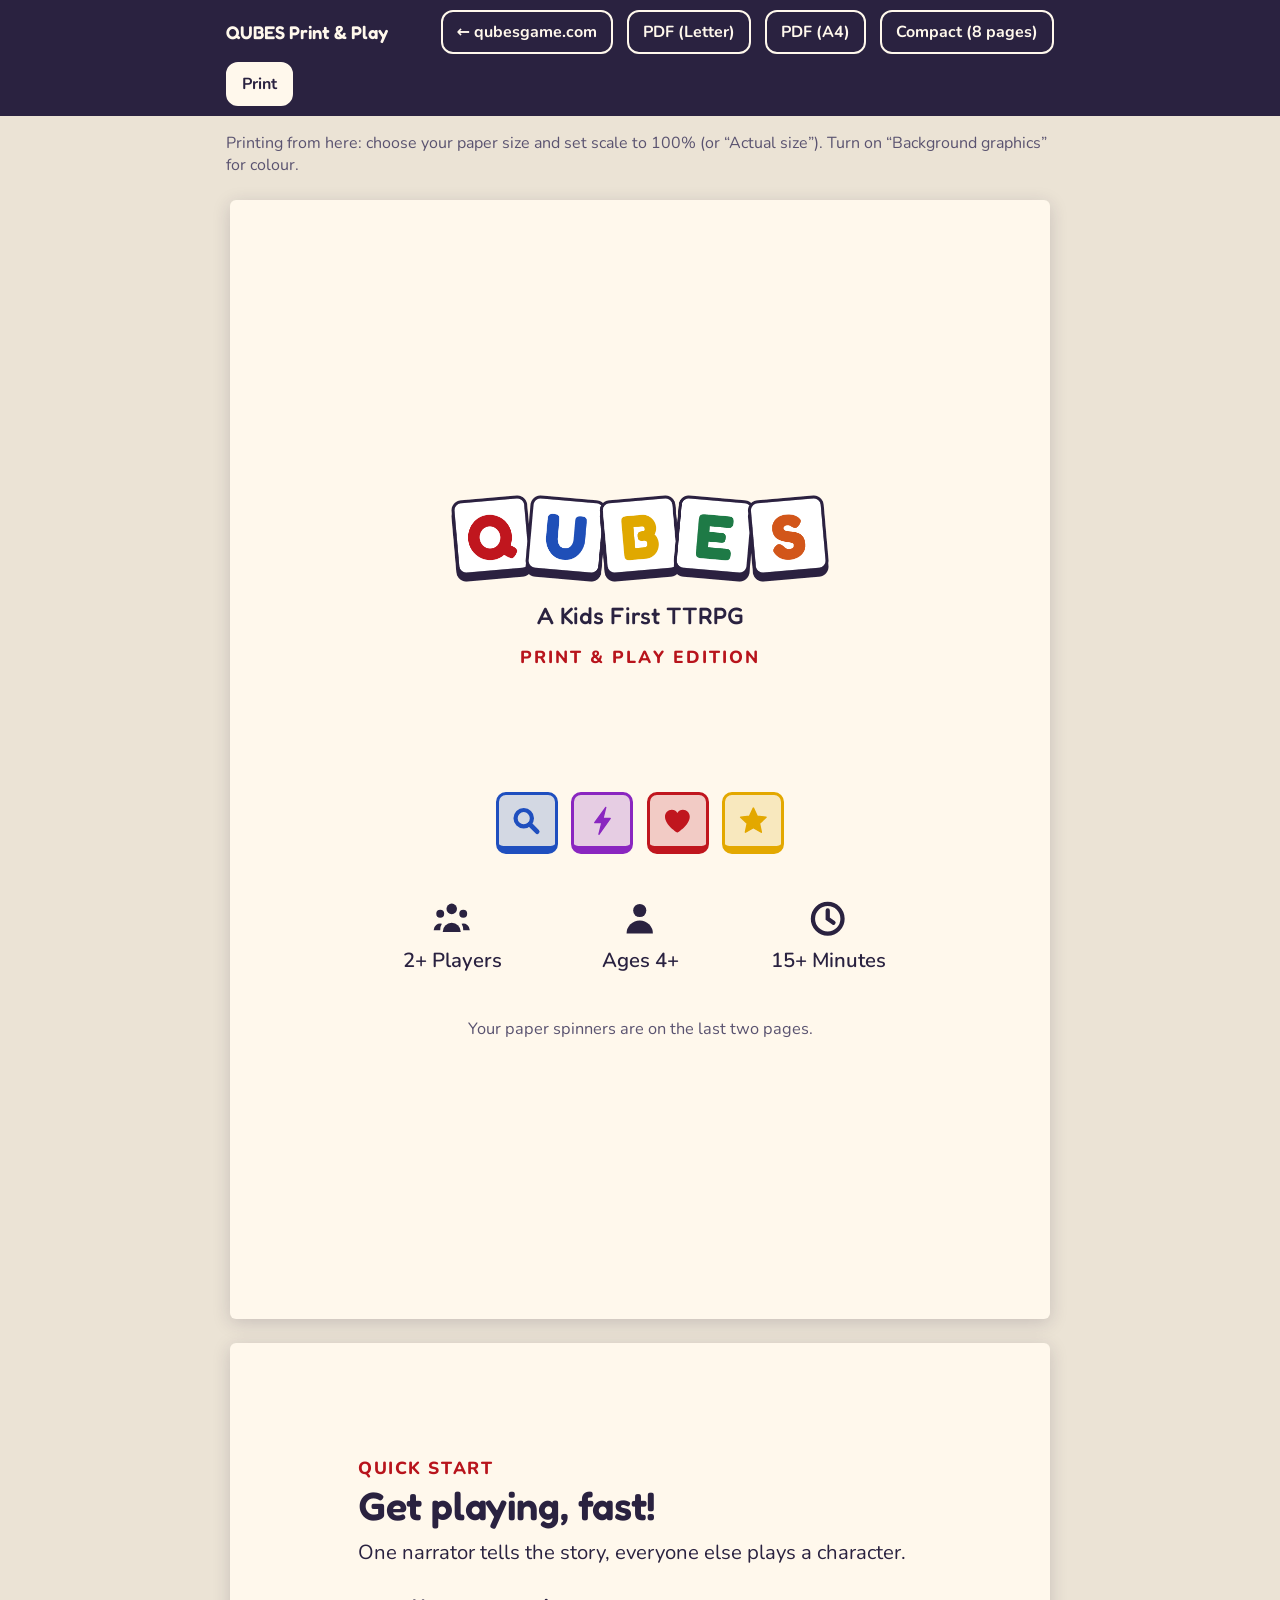
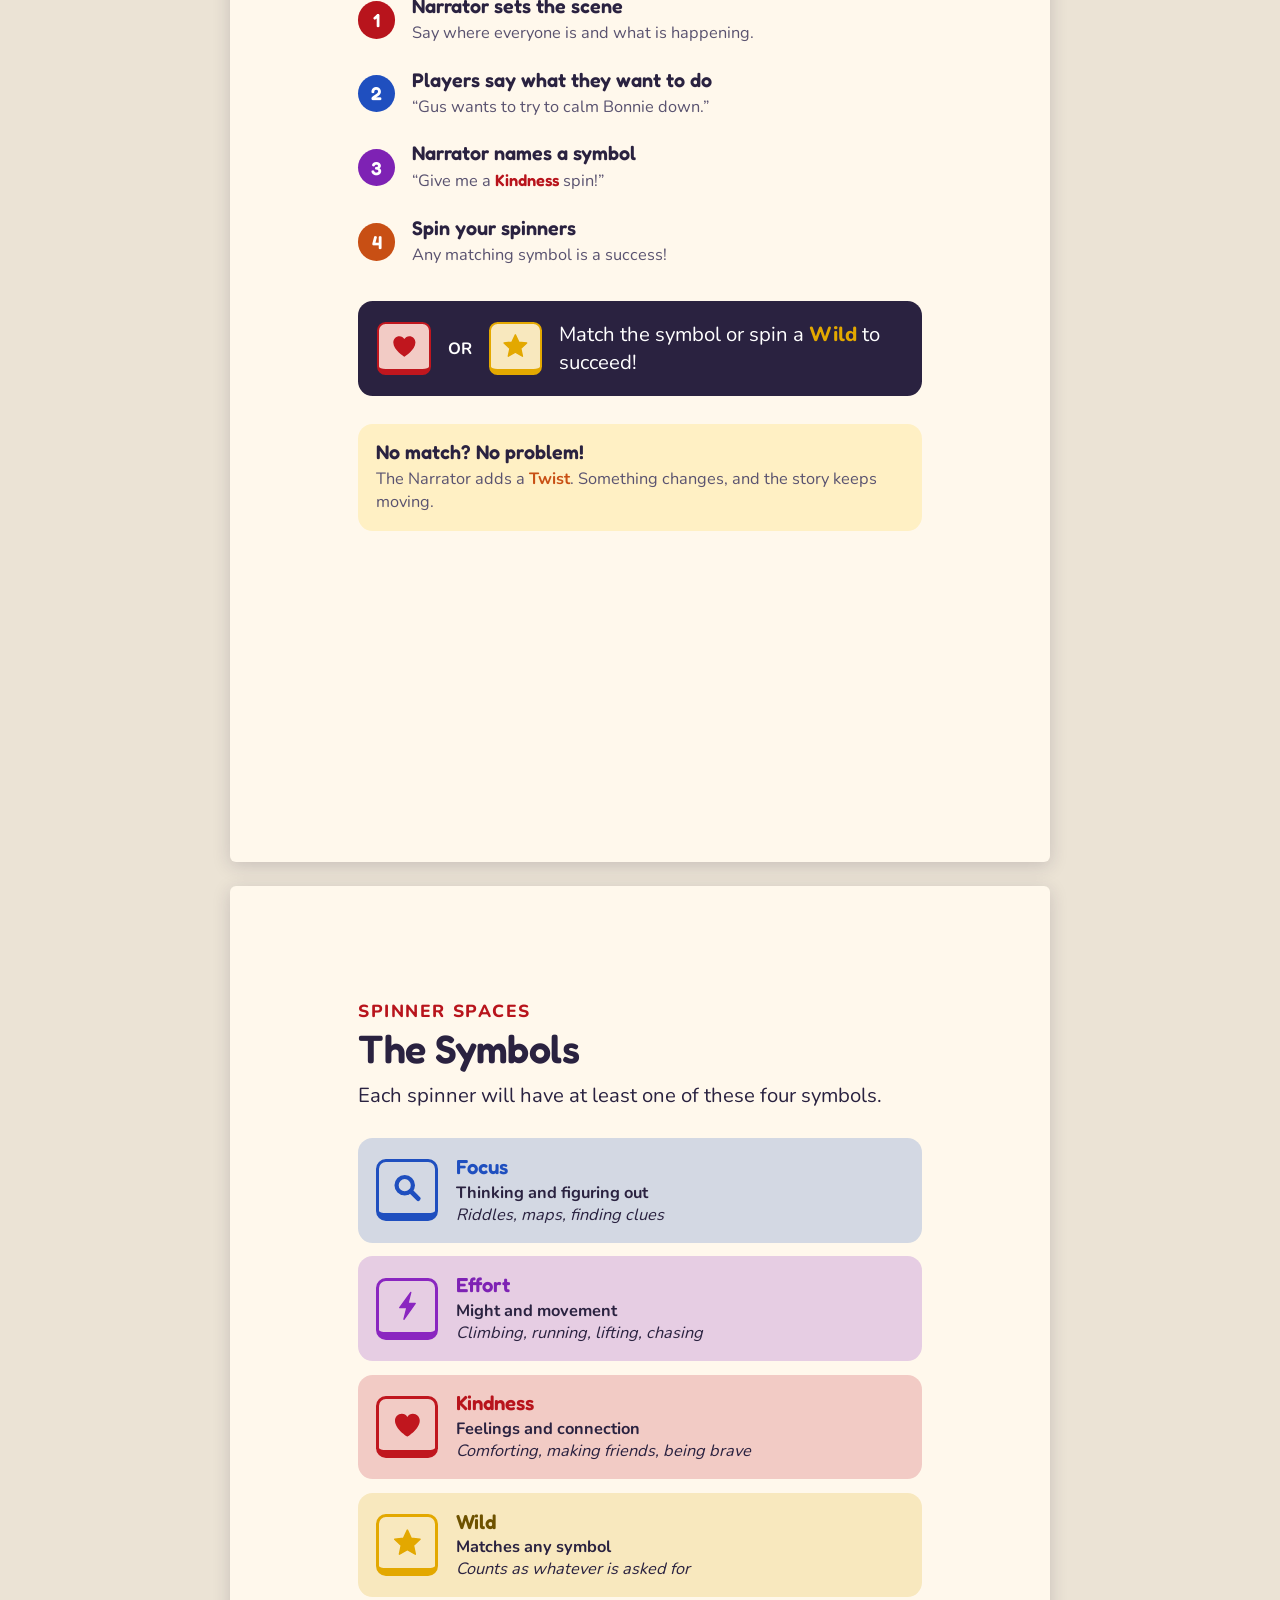
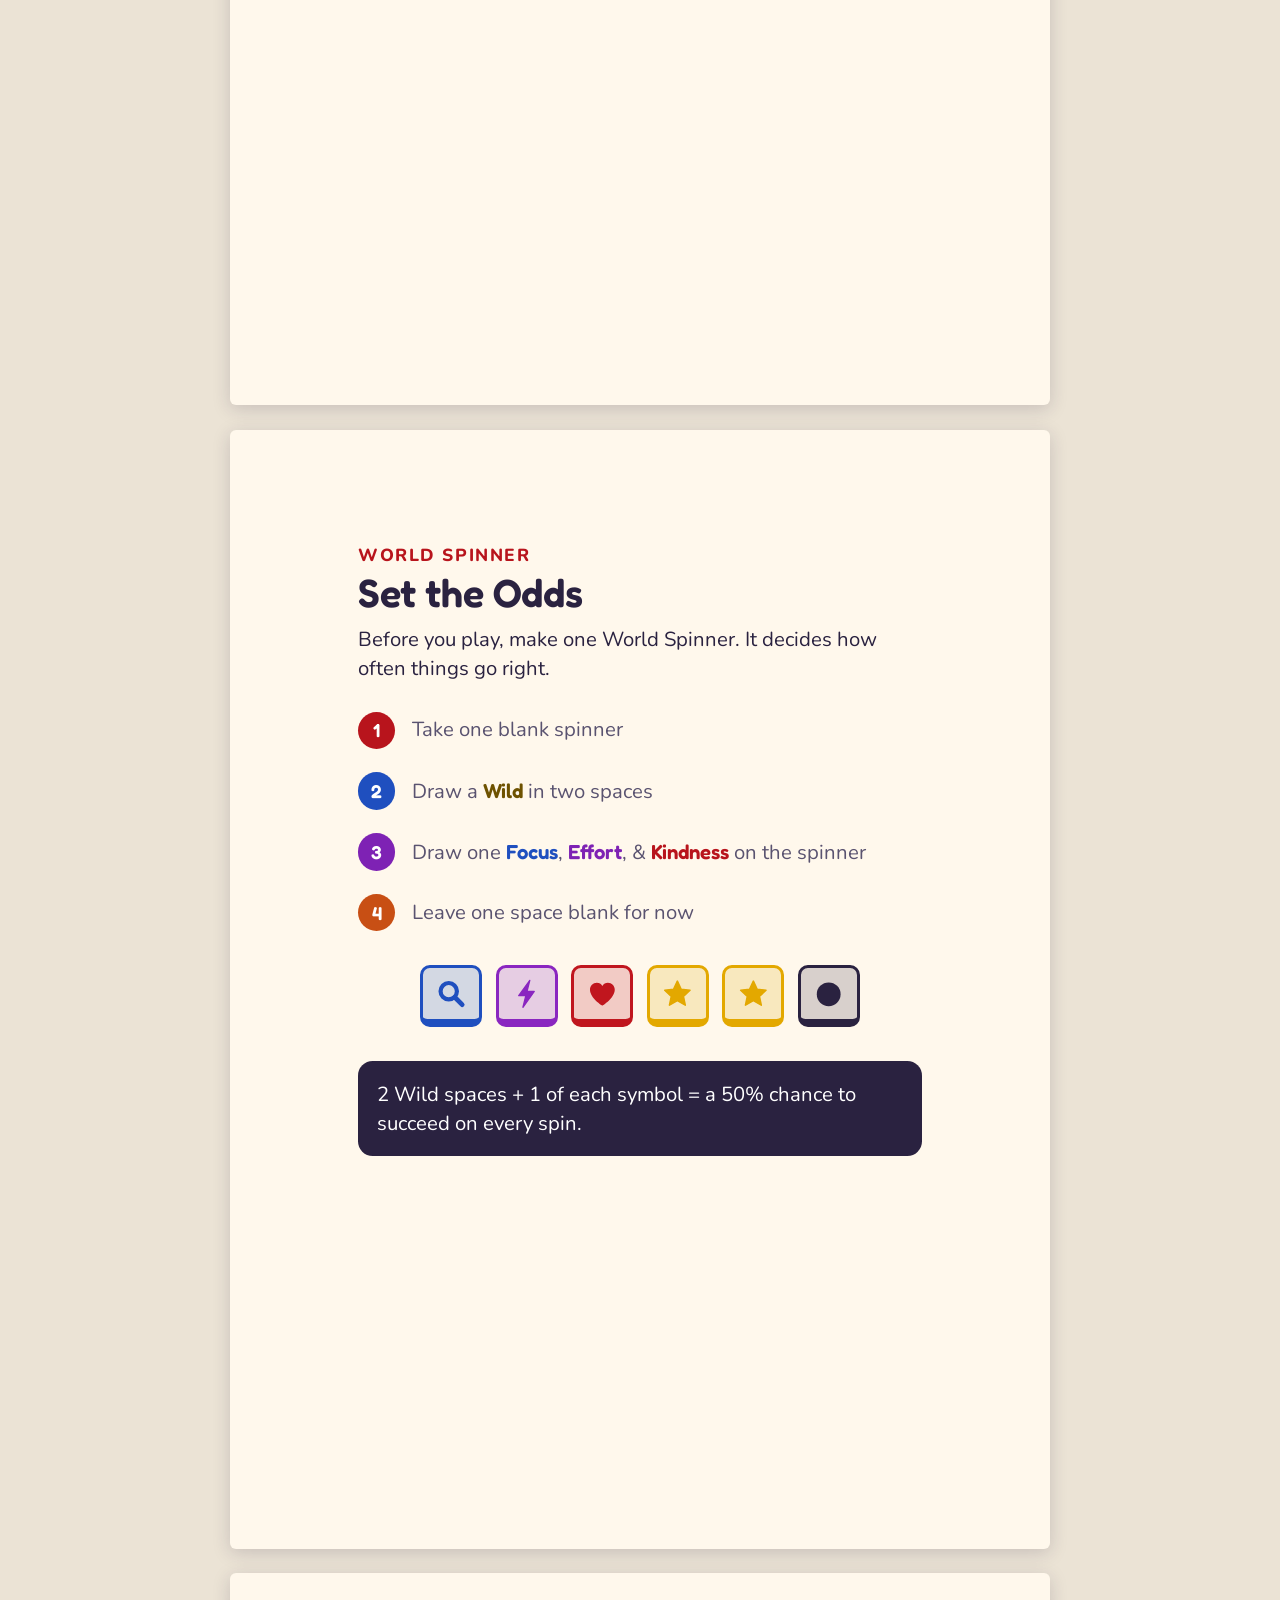
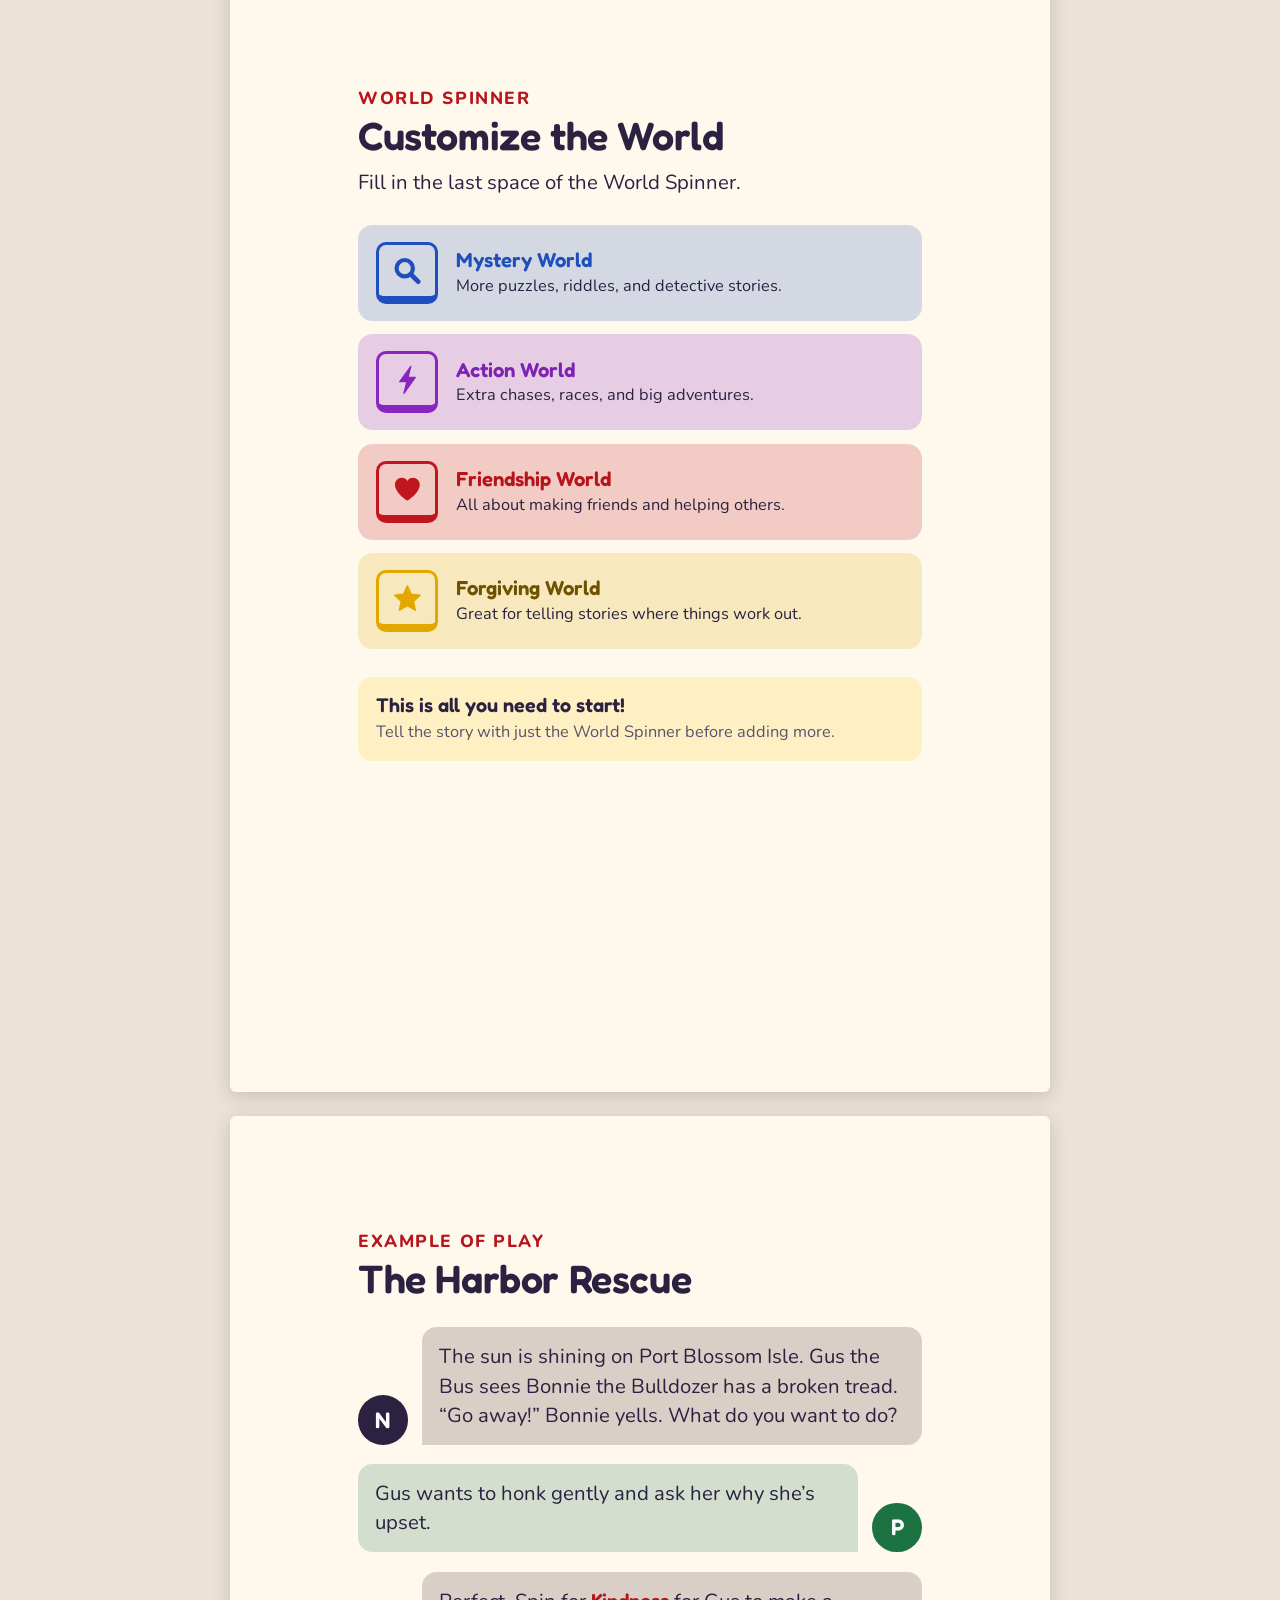
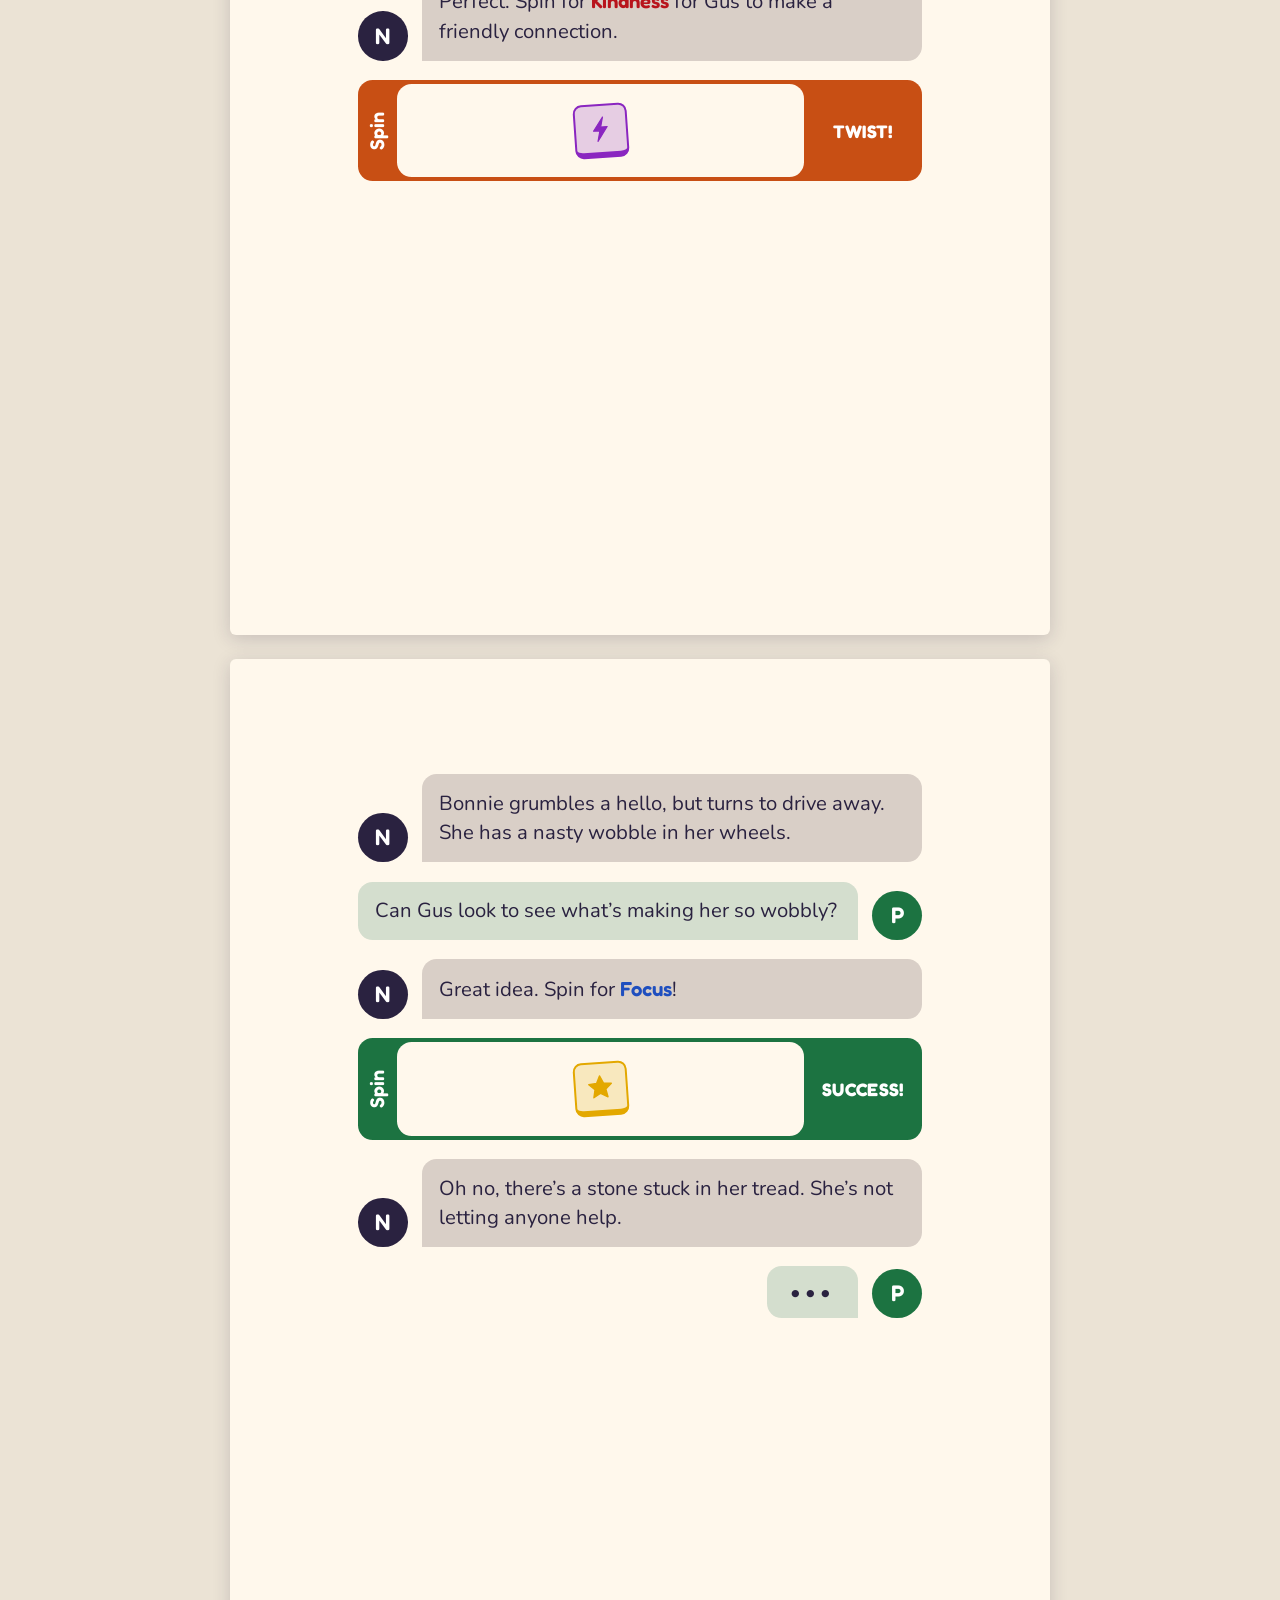
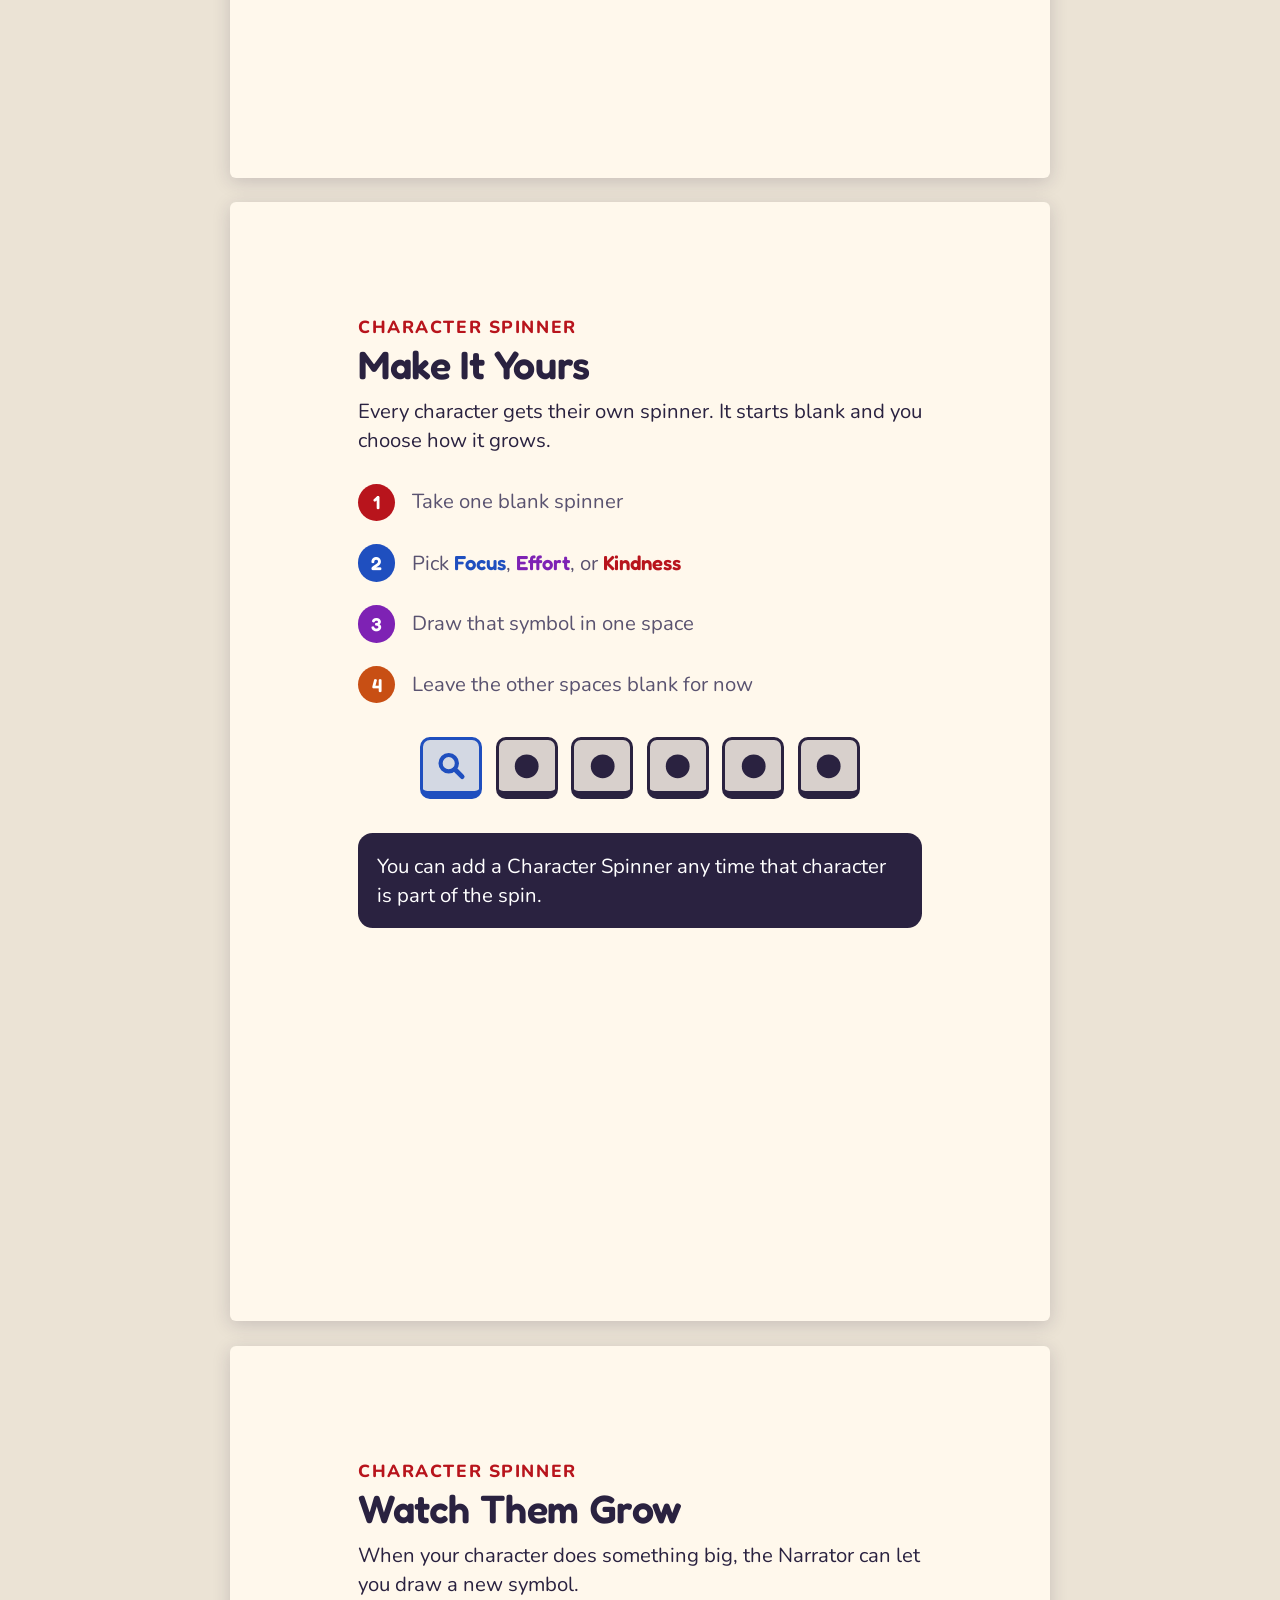
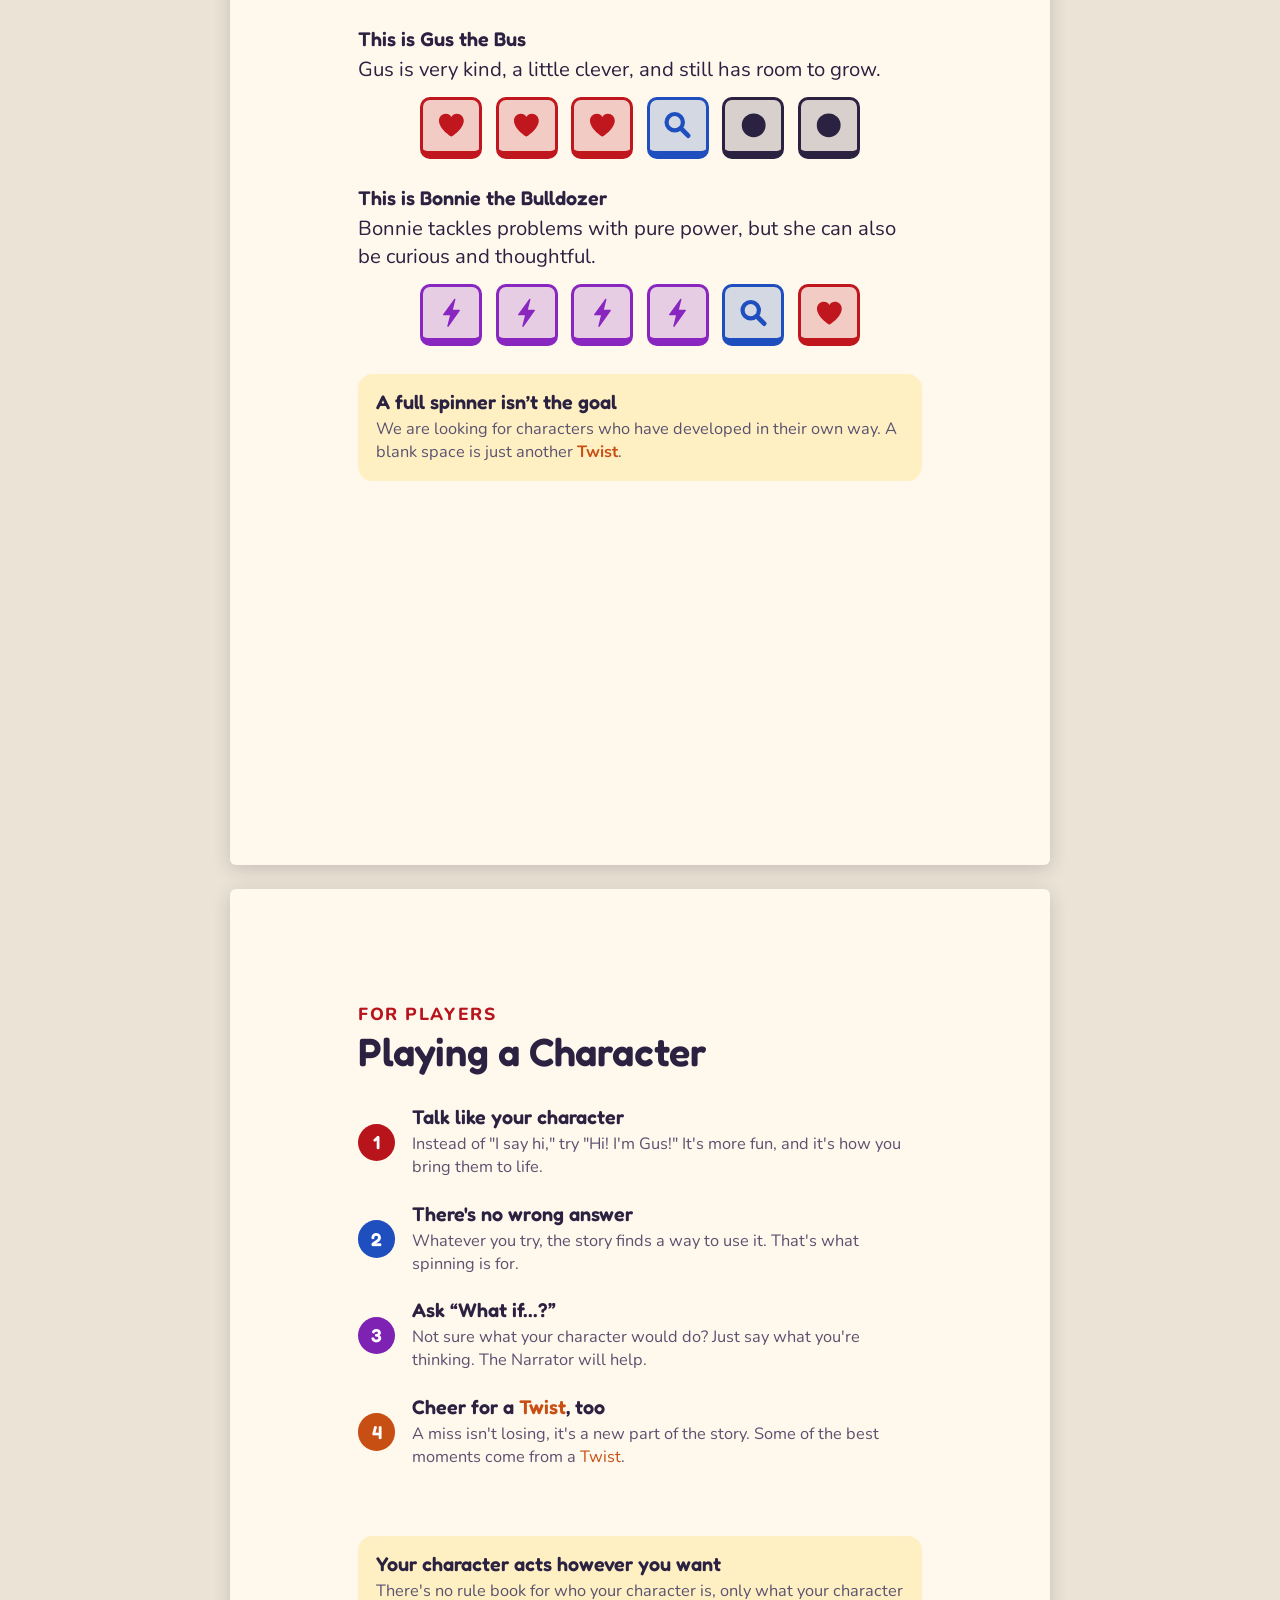
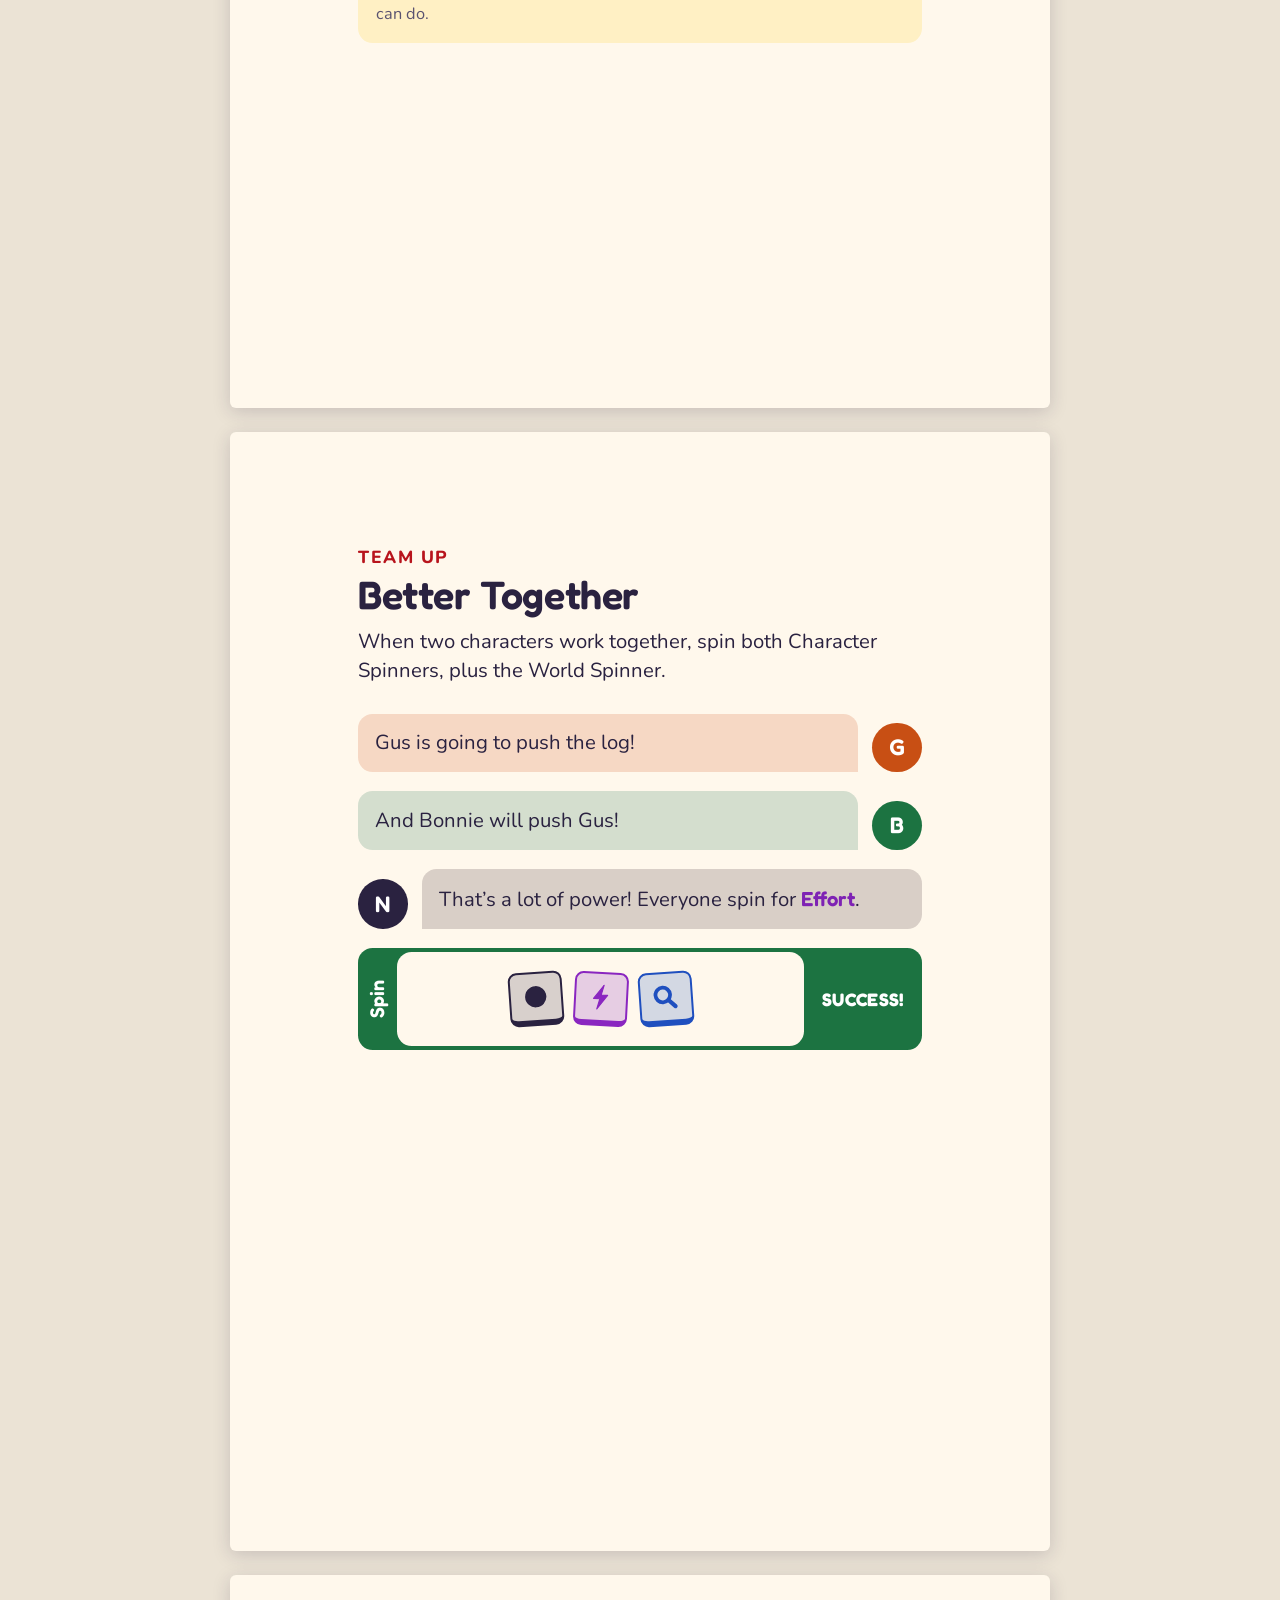
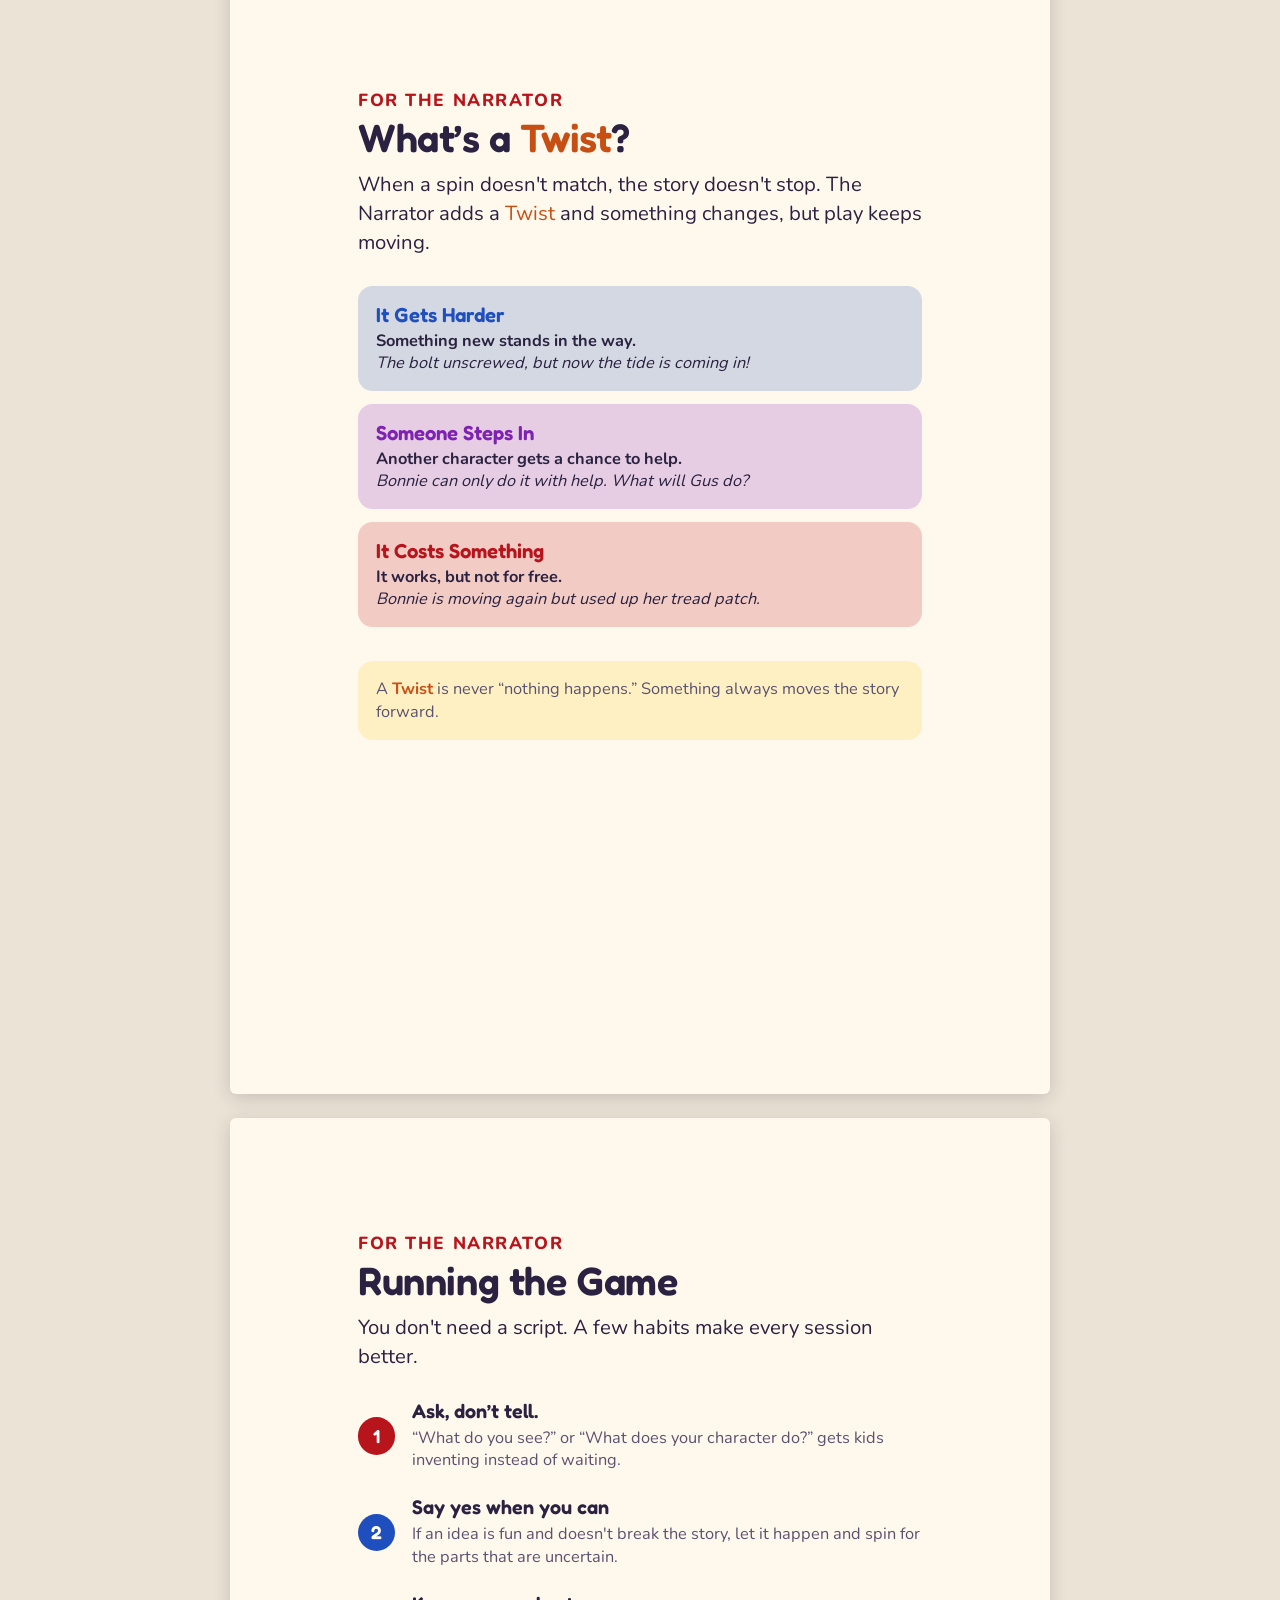
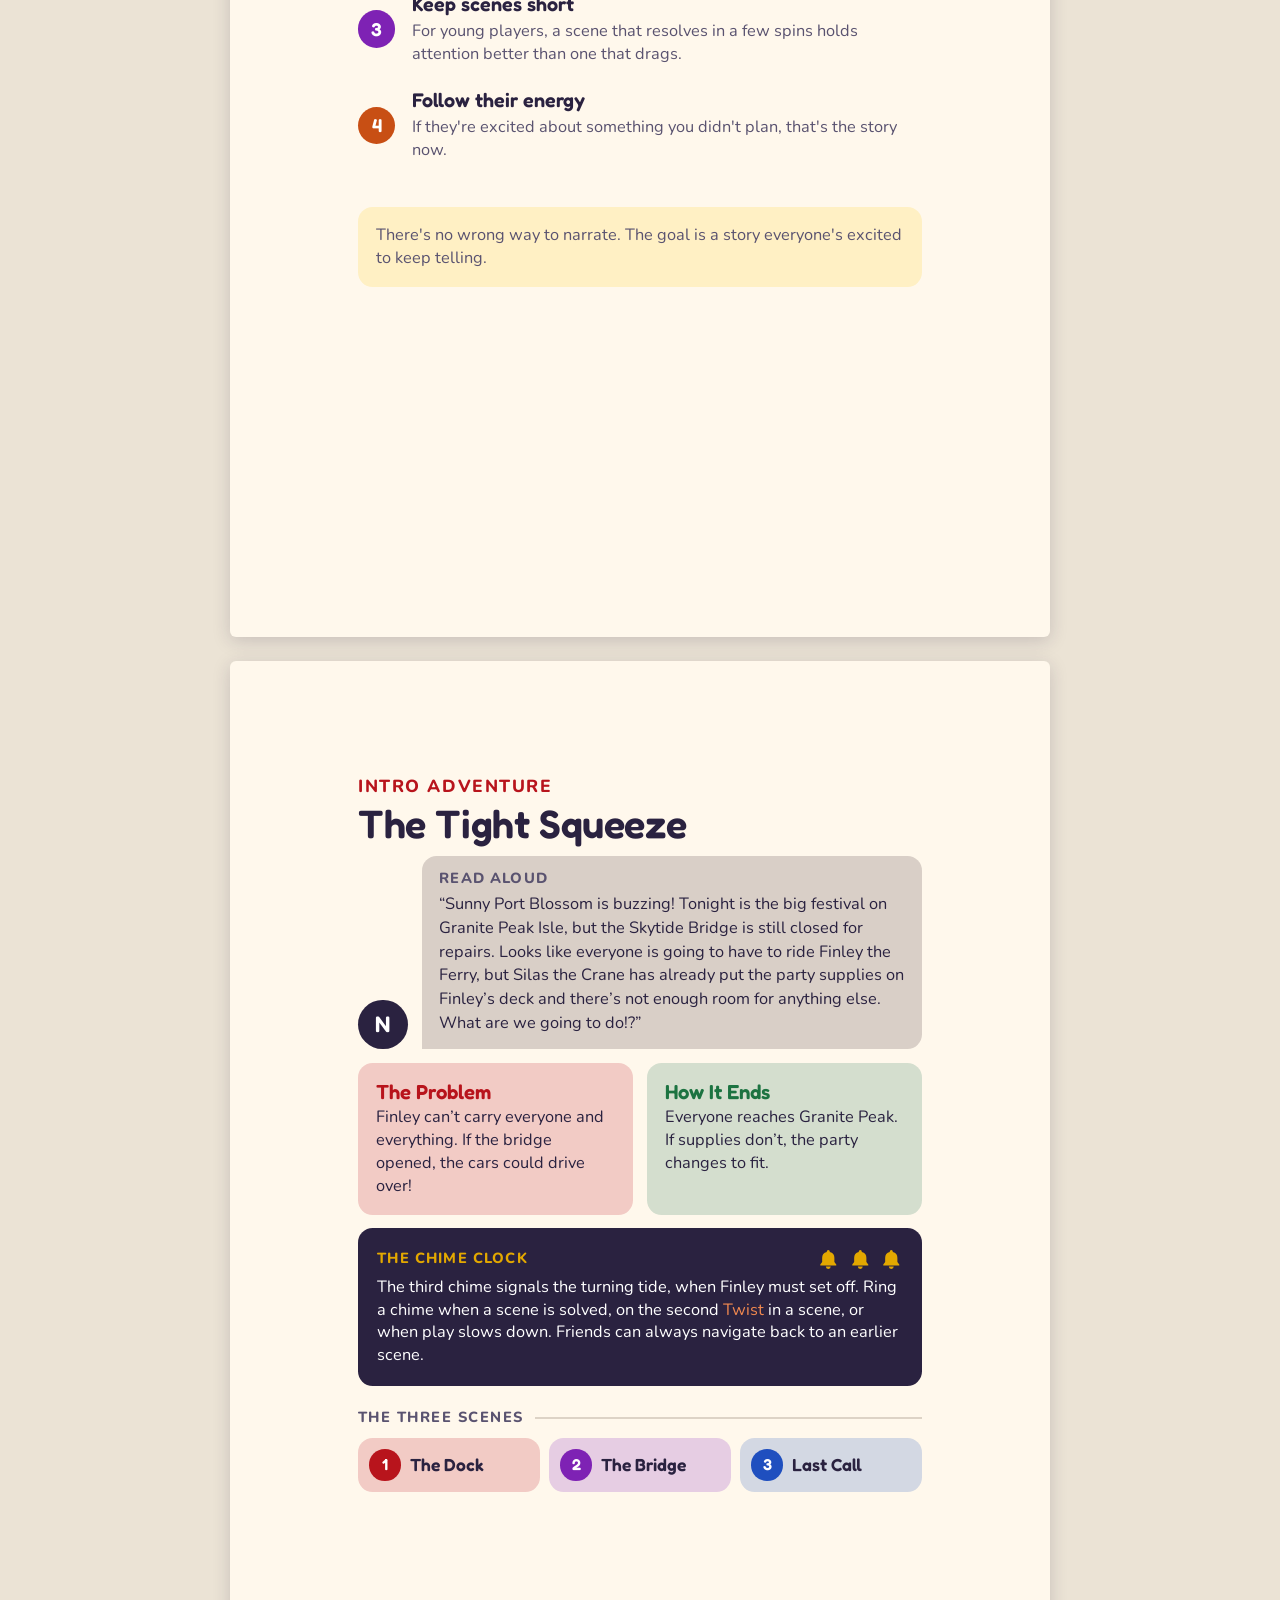
==== commit c273ba08: "Add compact (9-page) and 2-up rulebook editions; cubes photo - rules/compact.html: same spinner-edit" ====
--- a/rules/index.html
+++ b/rules/index.html
@@ -51,6 +51,7 @@
     <a href="../">← qubesgame.com</a>
     <a href="../downloads/qubes-print-and-play-letter.pdf">PDF (Letter)</a>
     <a href="../downloads/qubes-print-and-play-a4.pdf">PDF (A4)</a>
+    <a href="compact.html">Compact (8 pages)</a>
     <button type="button" onclick="window.print()">Print</button>
   </div>
 </header>
@@ -74,7 +75,7 @@
     <div><svg aria-hidden="true"><use href="#i-person"/></svg>Ages 4+</div>
     <div><svg aria-hidden="true"><use href="#i-clock"/></svg>15+ Minutes</div>
   </div>
-  <p class="foot">Your paper spinners are on the last two pages.</p>
+  <p class="foot"><span class="foot-full">Your paper spinners are on the last two pages.</span><span class="foot-2up">Print the spinner pages separately, at full size.</span></p>
 </section>
 
 <!-- 2. Quick start -->
@@ -484,7 +485,7 @@
 </section>
 
 <!-- 21. Print & play: make your spinners -->
-<section class="page" aria-label="Make your spinners">
+<section class="page full-only" aria-label="Make your spinners">
   <span class="eyebrow">Print &amp; Play</span>
   <h1>Make Your Spinners</h1>
   <p class="lead" style="margin-bottom:2.6cqw">This edition uses paper spinners instead of cubes and stickers. Each spinner has six spaces, just like a cube has six faces.</p>
@@ -526,7 +527,7 @@
 </section>
 
 <!-- 22. Spinner sheet -->
-<section class="page sheet" aria-label="Spinner sheet">
+<section class="page sheet full-only" aria-label="Spinner sheet">
   <h1>Your Spinners</h1>
   <p class="lead">Draw symbols in the dotted circles as the rules tell you. Print more of this page for more players.</p>
   <div class="spinners">
@@ -539,5 +540,22 @@
 </section>
 
 </main>
+<script>
+  // ?2up: print pages 1-20 two per landscape sheet. The spinner pages are left
+  // out (they're their own full-size download; half-size spinners are too small).
+  if (/[?&]2up(&|$)/.test(location.search)) {
+    document.body.classList.add('twoup');
+    var pages = Array.prototype.filter.call(document.querySelectorAll('main > .page'), function (p) {
+      return !p.classList.contains('full-only');
+    });
+    for (var i = 0; i < pages.length; i += 2) {
+      var spread = document.createElement('div');
+      spread.className = 'spread';
+      pages[i].parentNode.insertBefore(spread, pages[i]);
+      spread.appendChild(pages[i]);
+      if (pages[i + 1]) spread.appendChild(pages[i + 1]);
+    }
+  }
+</script>
 </body>
 </html>
--- a/rules/rules.css
+++ b/rules/rules.css
@@ -406,3 +406,158 @@
   .back { background: var(--cream); }
   .back .panel { border: 3px solid var(--ink); }
 }
+
+/* =====================================================================
+   Compact edition (compact.html): the same rules packed onto ~8 pages.
+   Everything is scoped to .compact so the full edition is untouched.
+   ===================================================================== */
+.compact .page {
+  padding: 5.5cqw 6cqw 5cqw;
+  --fs-eyebrow: max(12px, 1.9cqw);
+  --fs-h1: max(22px, 4.2cqw);
+  --fs-lead: max(15px, 2.45cqw);
+  --fs-h3: max(15px, 2.45cqw);
+  --fs-body: max(14px, 2.2cqw);
+  --fs-small: max(12px, 1.9cqw);
+  --gap: 1.4cqw;
+  --r: 1.8cqw;
+}
+.compact .page h1 { margin-bottom: 0.8cqw; }
+.compact .eyebrow { margin-bottom: 0.4cqw; }
+.compact .page .lead { margin-bottom: 1.8cqw; line-height: 1.35; }
+.compact .sec + .sec { margin-top: 3.4cqw; padding-top: 3cqw; border-top: 2px solid var(--line); }
+.compact .grid2 { display: grid; grid-template-columns: 1fr 1fr; gap: 2.4cqw 4cqw; align-items: start; }
+.compact .grid2.tight { gap: var(--gap); }
+.compact .col > .sec + .sec { border-top: 0; padding-top: 0; }
+
+.compact .steps { gap: 1.6cqw; }
+.compact .steps li { grid-template-columns: 4.4cqw 1fr; gap: 1.8cqw; }
+.compact .steps .n { width: 4.4cqw; height: 4.4cqw; min-width: 22px; min-height: 22px; font-size: max(12px, 2.2cqw); }
+.compact .steps h3 { margin-bottom: 0.2cqw; }
+.compact .steps.plain .txt { font-size: var(--fs-body); }
+
+.compact .tile { --ts: max(30px, 6.4cqw); }
+.compact .tile.sm { --ts: max(24px, 4.6cqw); }
+.compact .tile-row { gap: 1.2cqw; justify-content: flex-start; margin: 1.6cqw 0; }
+.compact .tile-row .tile { --ts: max(24px, 4.6cqw); }
+
+.compact .card { gap: 2cqw; padding: 1.6cqw 2cqw; }
+.compact .card h3 { font-size: var(--fs-h3); margin-bottom: 0.2cqw; }
+.compact .card .sub, .compact .card .eg, .compact .card p { font-size: var(--fs-body); line-height: 1.3; }
+
+.compact .note, .compact .dark { margin-top: var(--gap); padding: 1.8cqw 2.2cqw; }
+.compact .note h4 { font-size: var(--fs-h3); }
+.compact .dark p { font-size: var(--fs-body); }
+.compact .dark .big { font-size: var(--fs-h3); }
+.compact .dark hr { margin: 1.2cqw 0; }
+.compact .dark ul { gap: 0.6cqw; }
+.compact .dark li { padding-left: 2.8cqw; }
+.compact .dark li::before { width: 1.2cqw; height: 1.2cqw; }
+
+.compact .page .section-label { margin: 2cqw 0 1.2cqw; font-size: var(--fs-small); }
+
+.compact .chat { gap: 1.4cqw; }
+.compact .msg { gap: 1.6cqw; }
+.compact .msg.n { grid-template-columns: 5cqw 1fr; }
+.compact .msg.p { grid-template-columns: 1fr 5cqw; }
+.compact .avatar { width: 5cqw; height: 5cqw; min-width: 24px; min-height: 24px; font-size: max(12px, 2.4cqw); }
+.compact .bubble { font-size: var(--fs-body); padding: 1.4cqw 2cqw; line-height: 1.35; }
+.compact .bubble .tag { margin-bottom: 0.3cqw; }
+.compact .spin-strip { grid-template-columns: 5cqw 1fr 15cqw; min-height: 9cqw; }
+.compact .spin-strip .side { font-size: var(--fs-small); }
+.compact .spin-strip .box { padding: 1cqw; gap: 1.4cqw; margin: 0.5cqw 0; }
+.compact .spin-strip .tile { --ts: max(24px, 5.4cqw); }
+.compact .spin-strip .result { font-size: var(--fs-body); }
+
+.compact .spin-list { display: grid; gap: 0.8cqw; }
+.compact .spin-list div { display: grid; grid-template-columns: auto 1fr; gap: 1.6cqw; align-items: center; padding: 0.9cqw 1.6cqw; border-radius: var(--r); background: var(--s); font-size: var(--fs-body); line-height: 1.3; }
+.compact .spin-list b { font-family: var(--display); font-weight: 600; color: var(--c); }
+.compact .spin-list .tile { --ts: max(22px, 3.8cqw); }
+.compact .twist-ideas { padding: 1.4cqw 2cqw; margin-top: var(--gap); }
+.compact .twist-ideas h4 { font-size: var(--fs-h3); margin-bottom: 0.3cqw; }
+.compact .twist-ideas p { line-height: 1.35; }
+
+.compact .scene-head { display: flex; justify-content: space-between; align-items: flex-start; }
+.compact .bells-inline { display: flex; gap: 1cqw; }
+.compact .bells-inline svg { width: 3cqw; height: 3cqw; min-width: 14px; min-height: 14px; color: var(--bubble); }
+.compact .bells-inline svg.on { color: var(--orange); }
+.compact .goal { font-size: var(--fs-body); margin-bottom: 1cqw; }
+.compact .here { margin-bottom: 1.2cqw; gap: 1cqw; }
+.compact .chip { font-size: var(--fs-small); padding: 0.8cqw 1.6cqw; }
+
+.compact .cast-row { gap: 1.2cqw; }
+.compact .cast-row .card { padding: 1.6cqw; gap: 0.5cqw; }
+.compact .cast-row .card h3 { font-size: var(--fs-h3); }
+.compact .npc { padding: 1.4cqw 2cqw; }
+.compact .scenes-row div { padding: 1.2cqw; font-size: var(--fs-body); }
+.compact .scenes-row .n { width: 3.8cqw; height: 3.8cqw; }
+
+.compact .masthead { display: flex; align-items: center; gap: 4cqw; padding-bottom: 2.6cqw; margin-bottom: 2.6cqw; border-bottom: 2px solid var(--line); }
+.compact .masthead img { width: 38cqw; }
+.compact .masthead .tag { font: 600 var(--fs-h3) / 1.2 var(--display); }
+.compact .masthead .edition { font: 800 var(--fs-small) / 1.3 var(--body); letter-spacing: 0.1em; text-transform: uppercase; color: var(--red); margin-top: 0.4cqw; }
+.compact .masthead .facts-line { font: 700 var(--fs-body) / 1.3 var(--body); color: var(--muted); margin-top: 0.6cqw; }
+
+.compact .people { display: grid; grid-template-columns: 1fr 1fr; gap: 2cqw; }
+.compact .people h3 { font: 600 var(--fs-h3) / 1.2 var(--display); margin: 0; }
+.compact .people p { font-size: var(--fs-body); line-height: 1.3; }
+
+.compact .sheet-howto { display: grid; grid-template-columns: 1.4fr 1fr; gap: 3cqw; align-items: start; margin-bottom: 2.4cqw; }
+.compact .sheet-howto ol { margin: 0; padding-left: 1.2em; font-size: var(--fs-body); line-height: 1.35; }
+.compact .sheet-howto .draw-key { grid-template-columns: repeat(4, 1fr); gap: 1cqw; }
+.compact .sheet-howto .draw-key .tile { --ts: max(24px, 5cqw); }
+.compact .sheet-howto .draw-key div { font-size: var(--fs-small); gap: 0.4cqw; }
+.compact .sheet-howto .draw-key b { font-size: var(--fs-small); }
+.compact .sheet .spinners { gap: 2cqw 3cqw; }
+.compact .sheet .spinner svg { width: 40cqw; height: 40cqw; }
+.compact .sheet .spinner .name { font-size: var(--fs-h3); }
+
+@media screen and (max-width: 560px) {
+  .compact .grid2, .compact .people, .compact .sheet-howto { grid-template-columns: 1fr; }
+  .compact .page { padding: 24px 16px; }
+}
+
+/* =====================================================================
+   2-up mode (index.html?2up): two rulebook pages side by side on each
+   landscape sheet. Pages 21-22 (spinners) are printed separately at
+   full size, because half-size spinners are smaller than a paperclip.
+   ===================================================================== */
+.foot-2up { display: none; }
+.twoup .foot-full { display: none; }
+.twoup .foot-2up { display: inline; }
+.twoup .page.full-only { display: none; }
+.spread { display: flex; justify-content: center; gap: 24px; flex-wrap: wrap; }
+@page spread { size: landscape; margin: 0.3in; }
+@media print {
+  .twoup .spread { page: spread; flex-wrap: nowrap; gap: 0.2in; break-after: page; page-break-after: always; }
+  .twoup .spread:last-of-type { break-after: auto; page-break-after: auto; }
+  .twoup .spread .page { zoom: 0.68; margin: 0; break-after: auto; page-break-after: auto; border: 1px solid var(--line); }
+}
+
+/* Compact edition flows: sections never split, and the browser fills each page.
+   Only the spinner sheet is a fixed, full page of its own. */
+.compact .page { aspect-ratio: auto; overflow: visible; }
+.compact .page + .page:not(.sheet) { margin-top: -24px; border-top-left-radius: 0; border-top-right-radius: 0; padding-top: 0; }
+.compact .page:not(.sheet):has(+ .page:not(.sheet)) { border-bottom-left-radius: 0; border-bottom-right-radius: 0; padding-bottom: 3cqw; }
+.compact .page + .page:not(.sheet) > .sec:first-child,
+.compact .page + .page:not(.sheet) > .grid2:first-child { margin-top: 3.4cqw; padding-top: 3cqw; border-top: 2px solid var(--line); }
+@media print {
+  .compact .page { height: auto; break-after: auto; page-break-after: auto; padding: 0 6cqw; margin: 0 auto; }
+  .compact .page:first-of-type { padding-top: 2cqw; }
+  .compact .sec, .compact .grid2 > .col, .compact .msg, .compact .spin-strip, .compact .card,
+  .compact .dark, .compact .note, .compact .twist-ideas { break-inside: avoid; page-break-inside: avoid; }
+  .compact .page.sheet { height: 10.1in; break-before: page; page-break-before: always; padding: 5cqw 5cqw 4cqw; }
+  .compact .page + .page:not(.sheet) { margin-top: 0; }
+}
+@media print {
+  /* Let long sections split between their parts; keep headings with what follows. */
+  .compact .sec, .compact .grid2 > .col { break-inside: auto; page-break-inside: auto; }
+  .compact .grid2, .compact .steps li, .compact .spin-list, .compact .cast-row, .compact .scenes-row,
+  .compact .tile-row, .compact .people, .compact .two-up { break-inside: avoid; page-break-inside: avoid; }
+  .compact .eyebrow, .compact h1, .compact .lead, .compact .goal, .compact .here,
+  .compact .section-label, .compact .scene-head { break-after: avoid; page-break-after: avoid; }
+}
+.compact .grid2 + .sec { margin-top: 3.4cqw; padding-top: 3cqw; border-top: 2px solid var(--line); }
+@media print {
+  .compact .page { background: transparent; }
+}
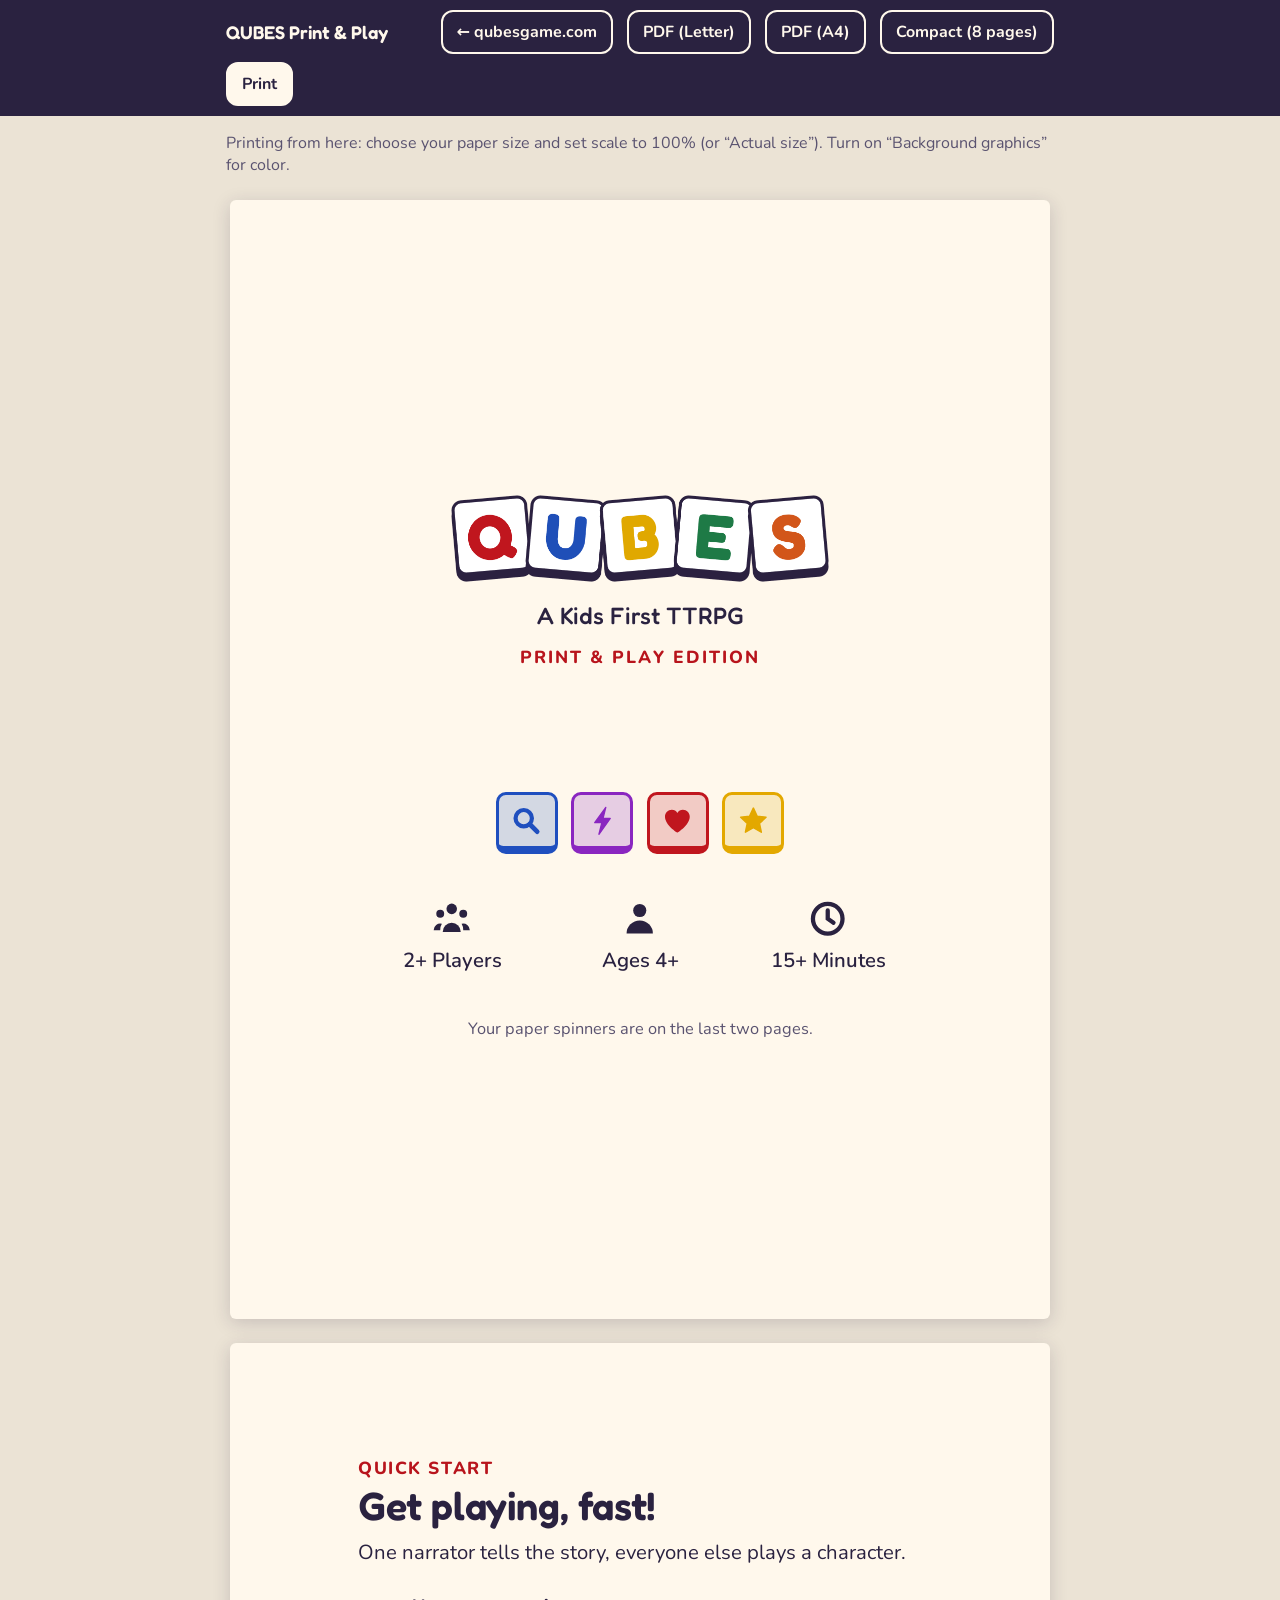
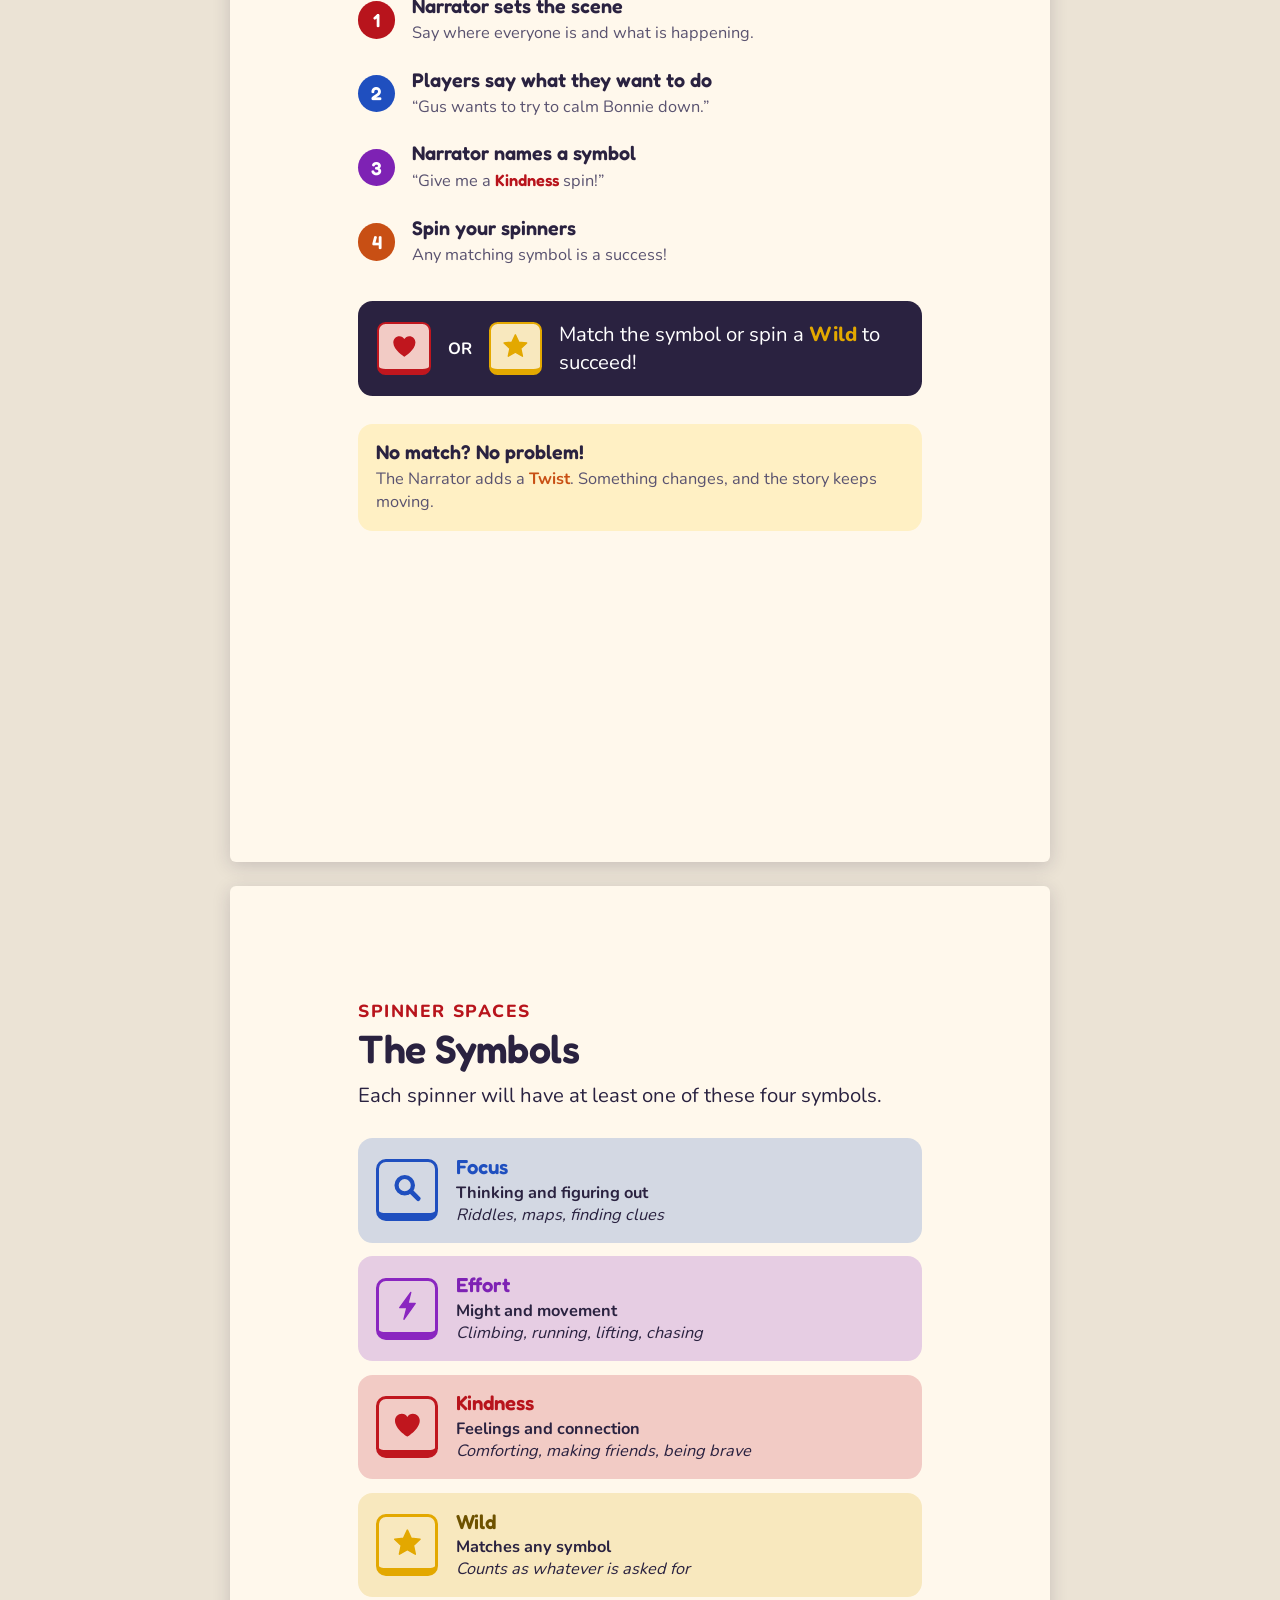
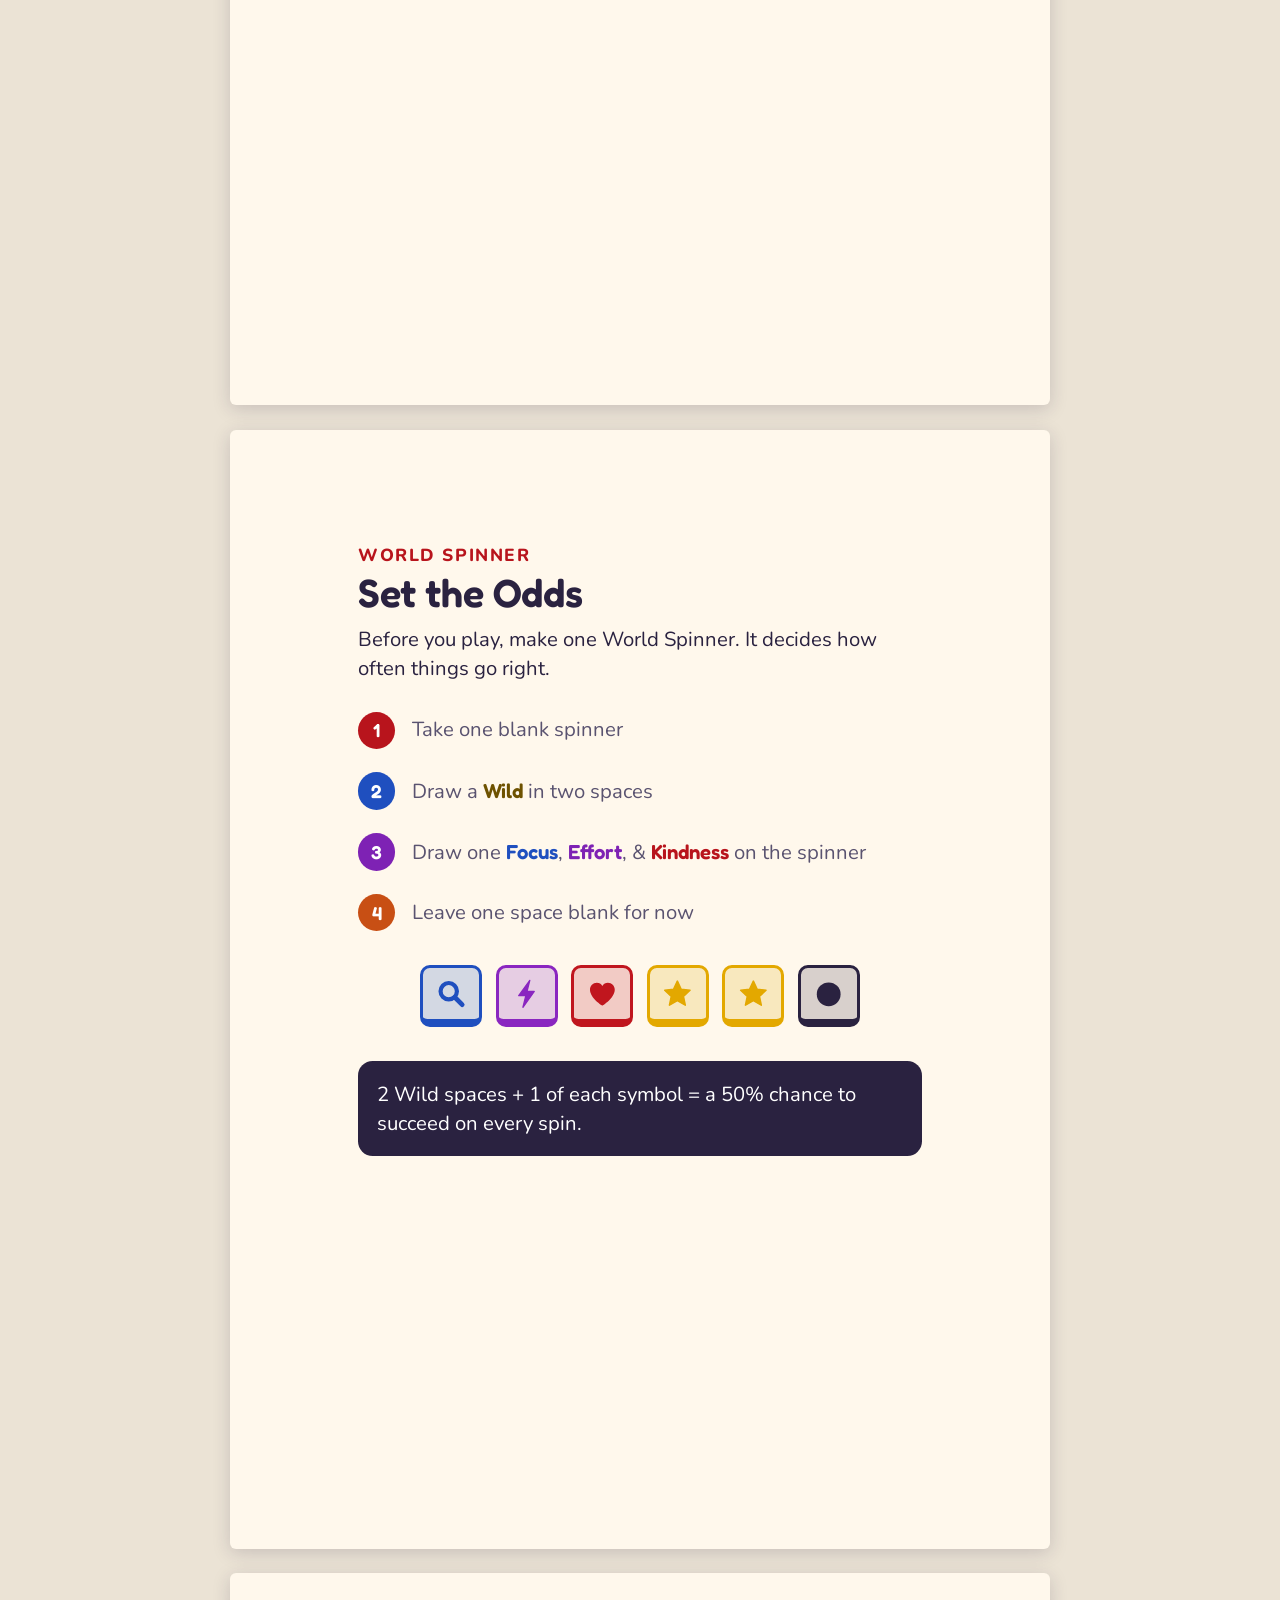
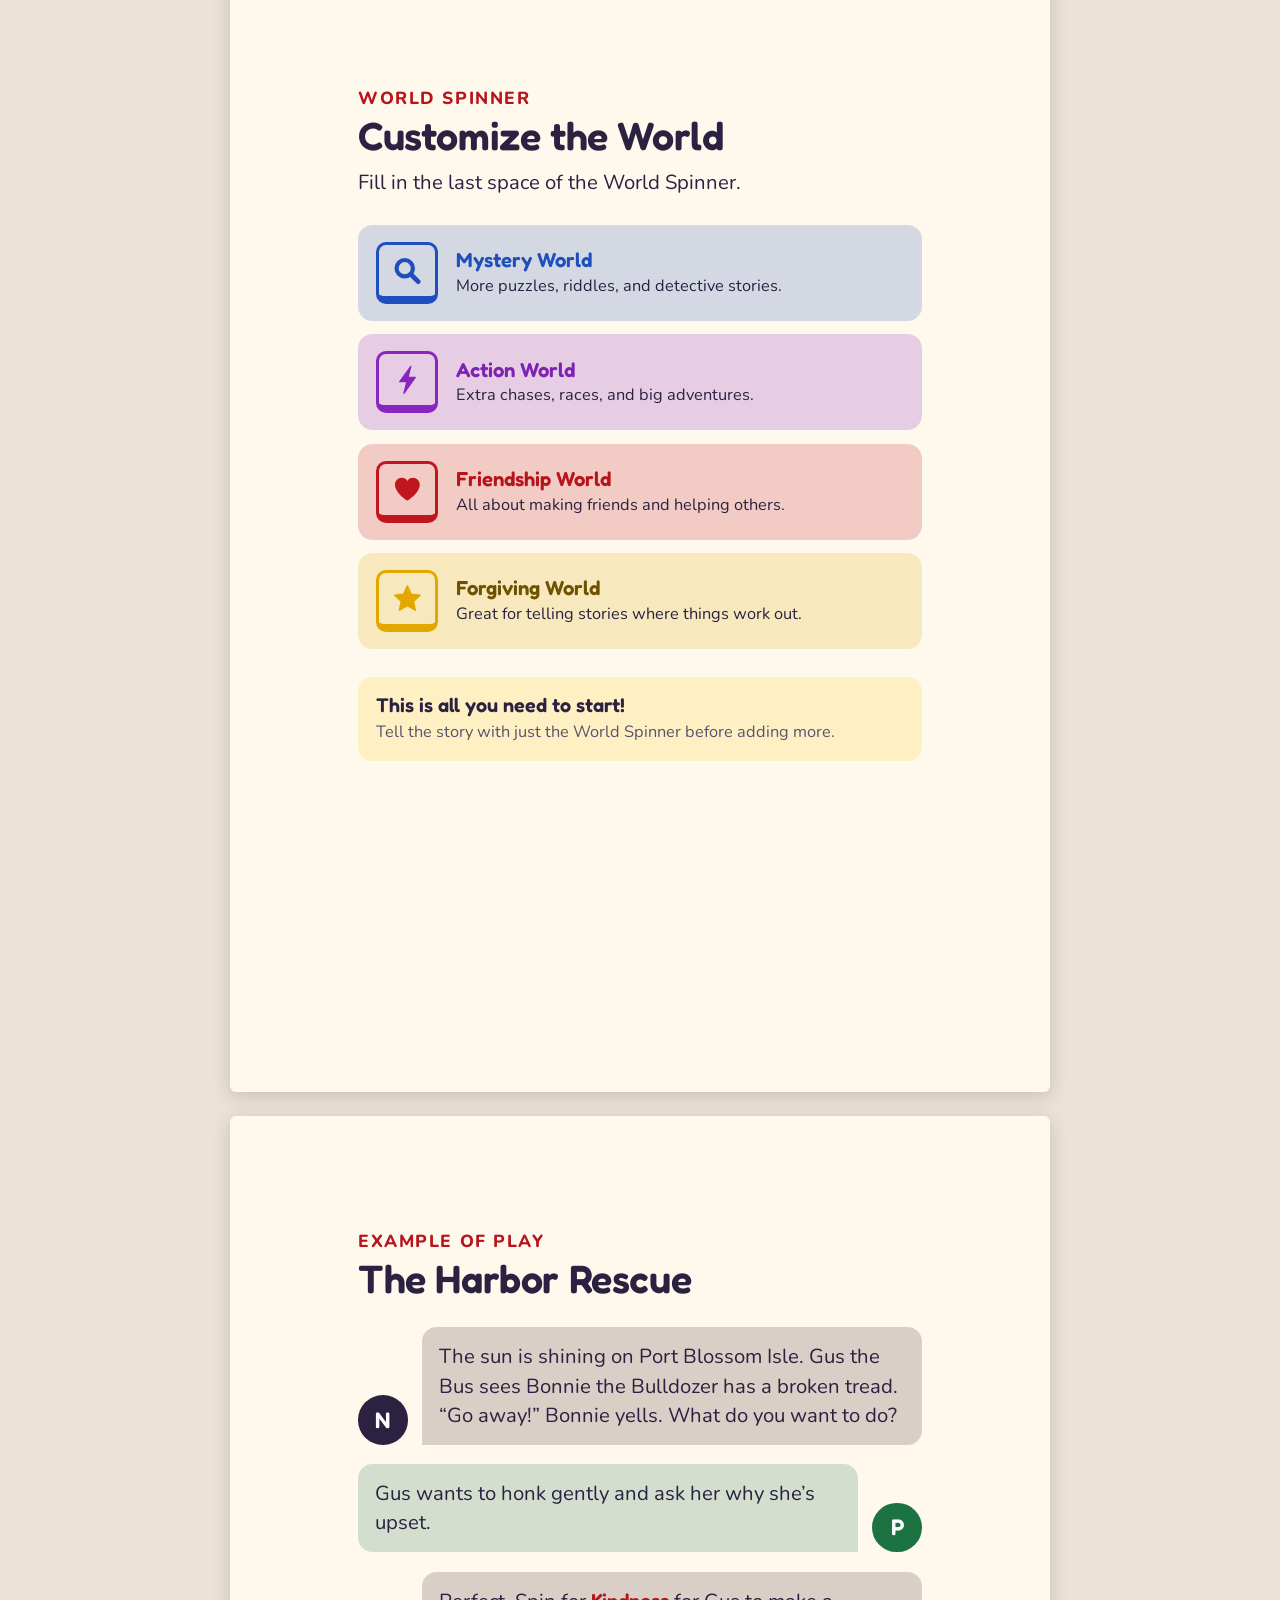
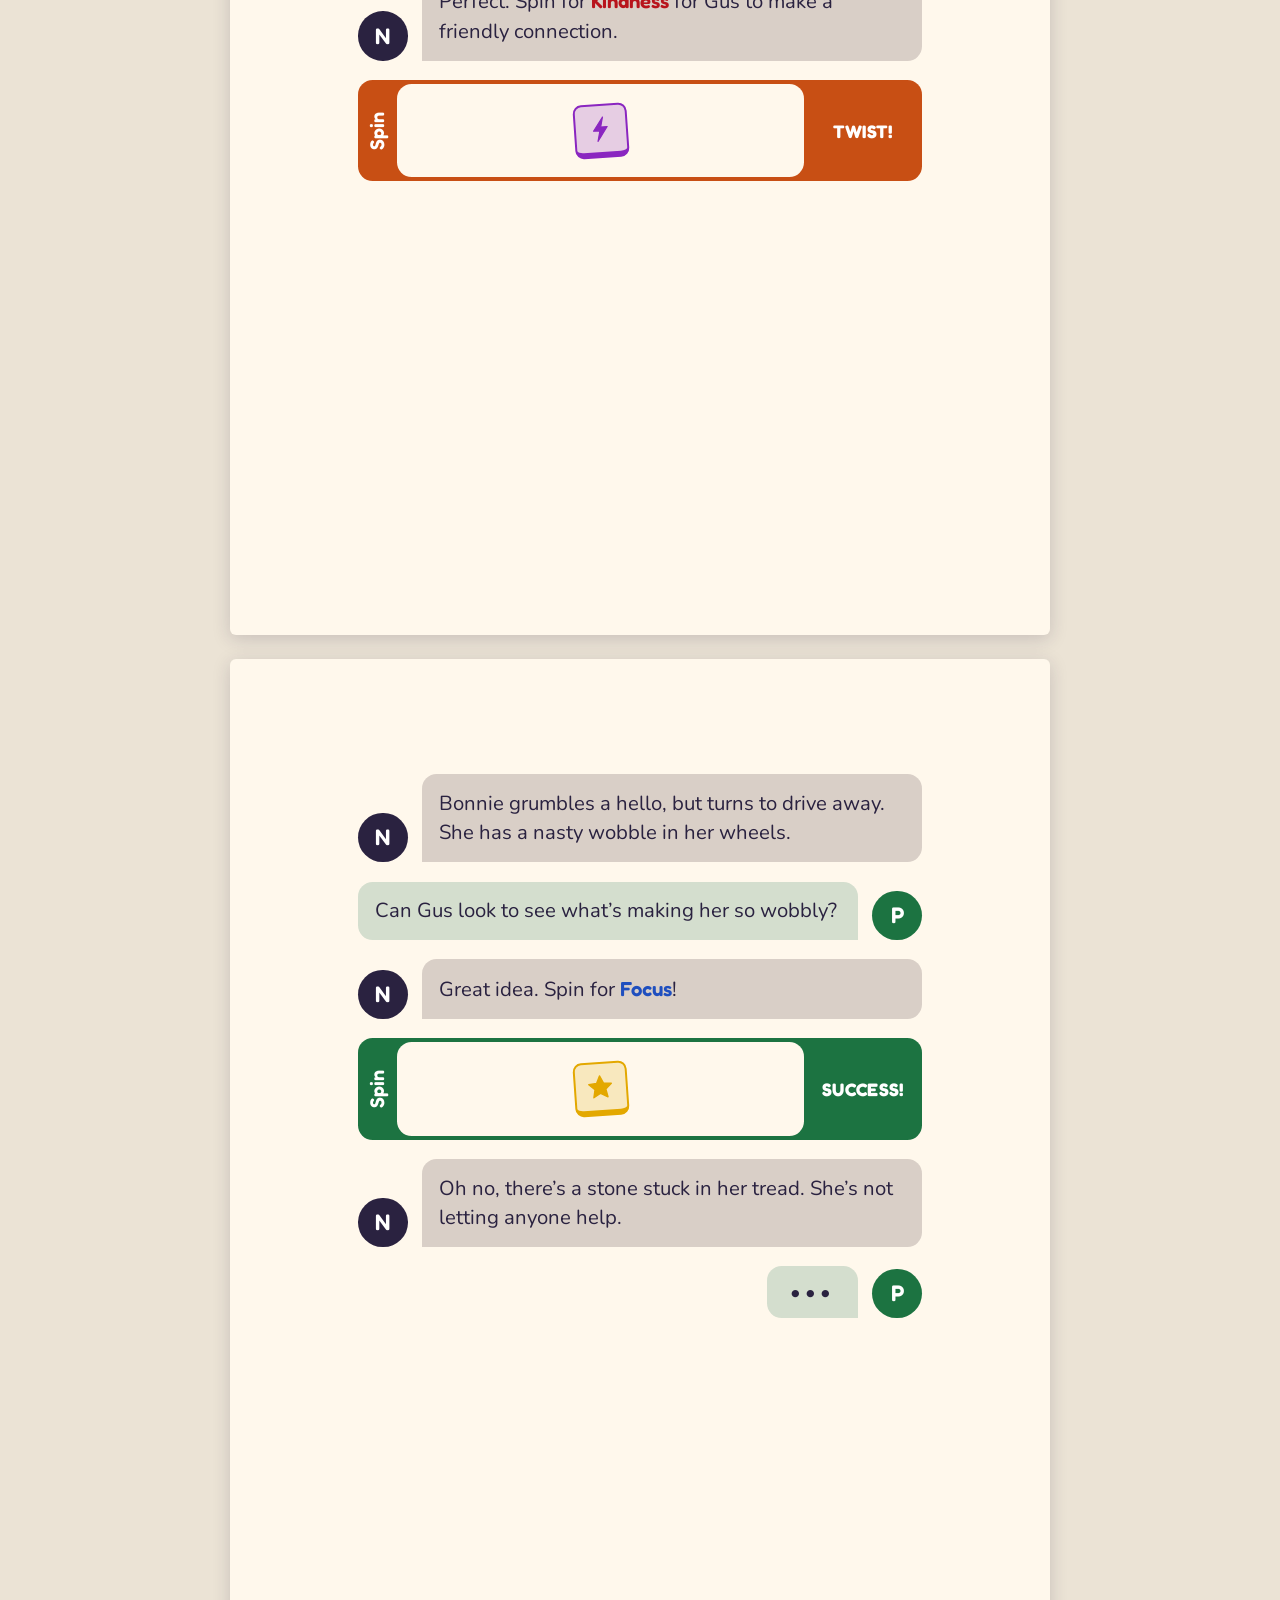
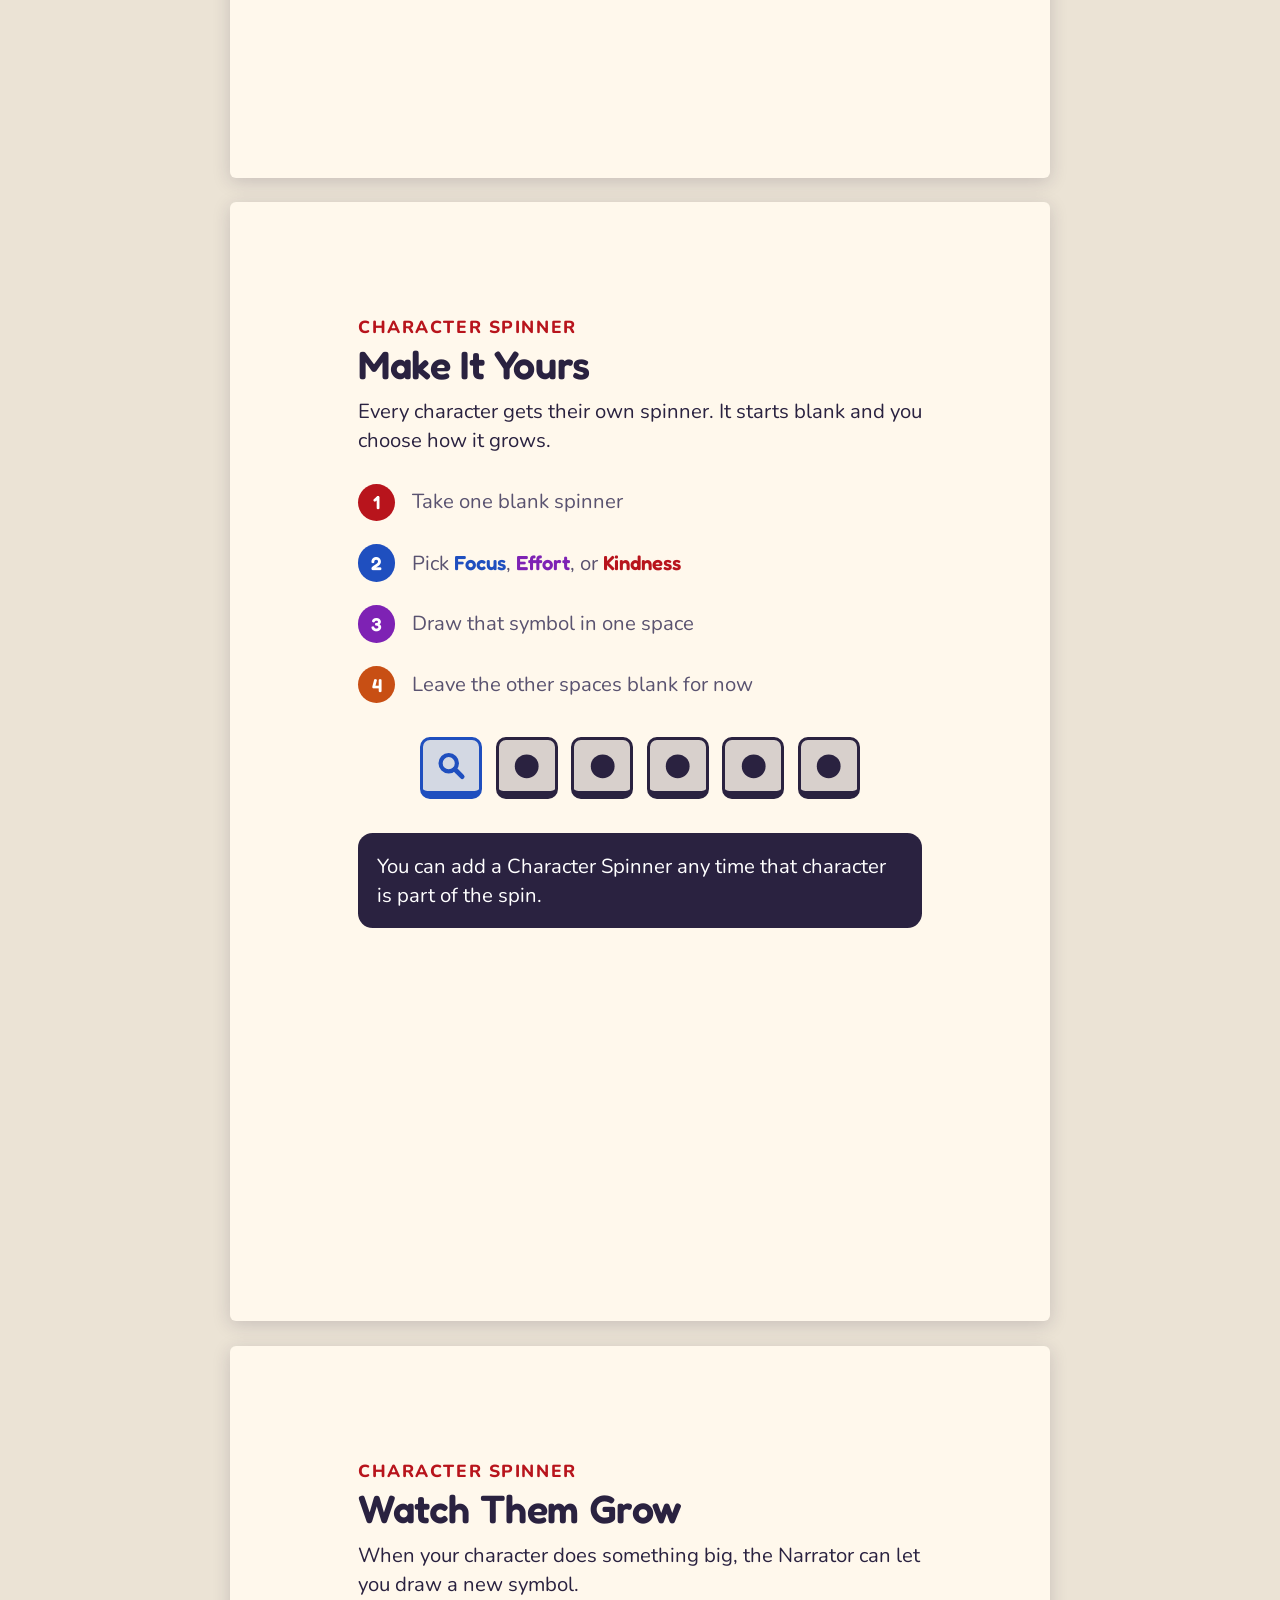
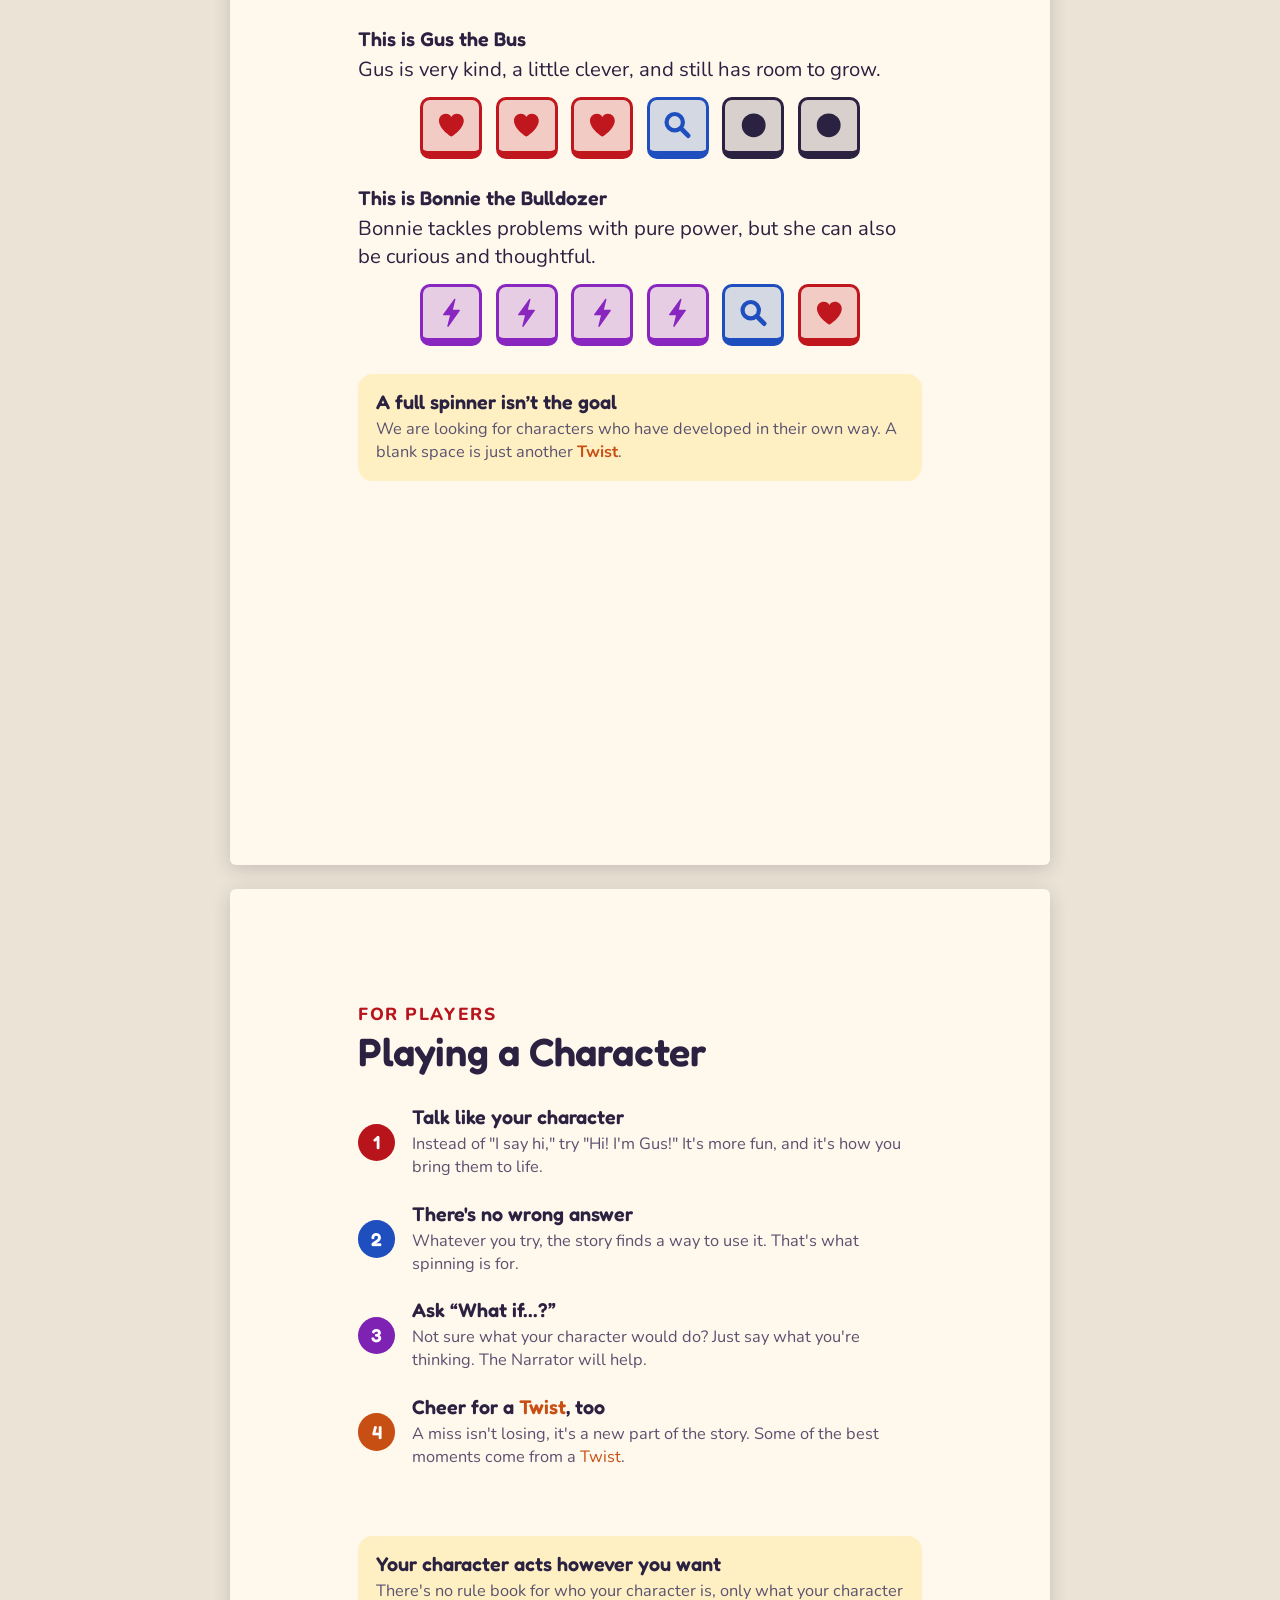
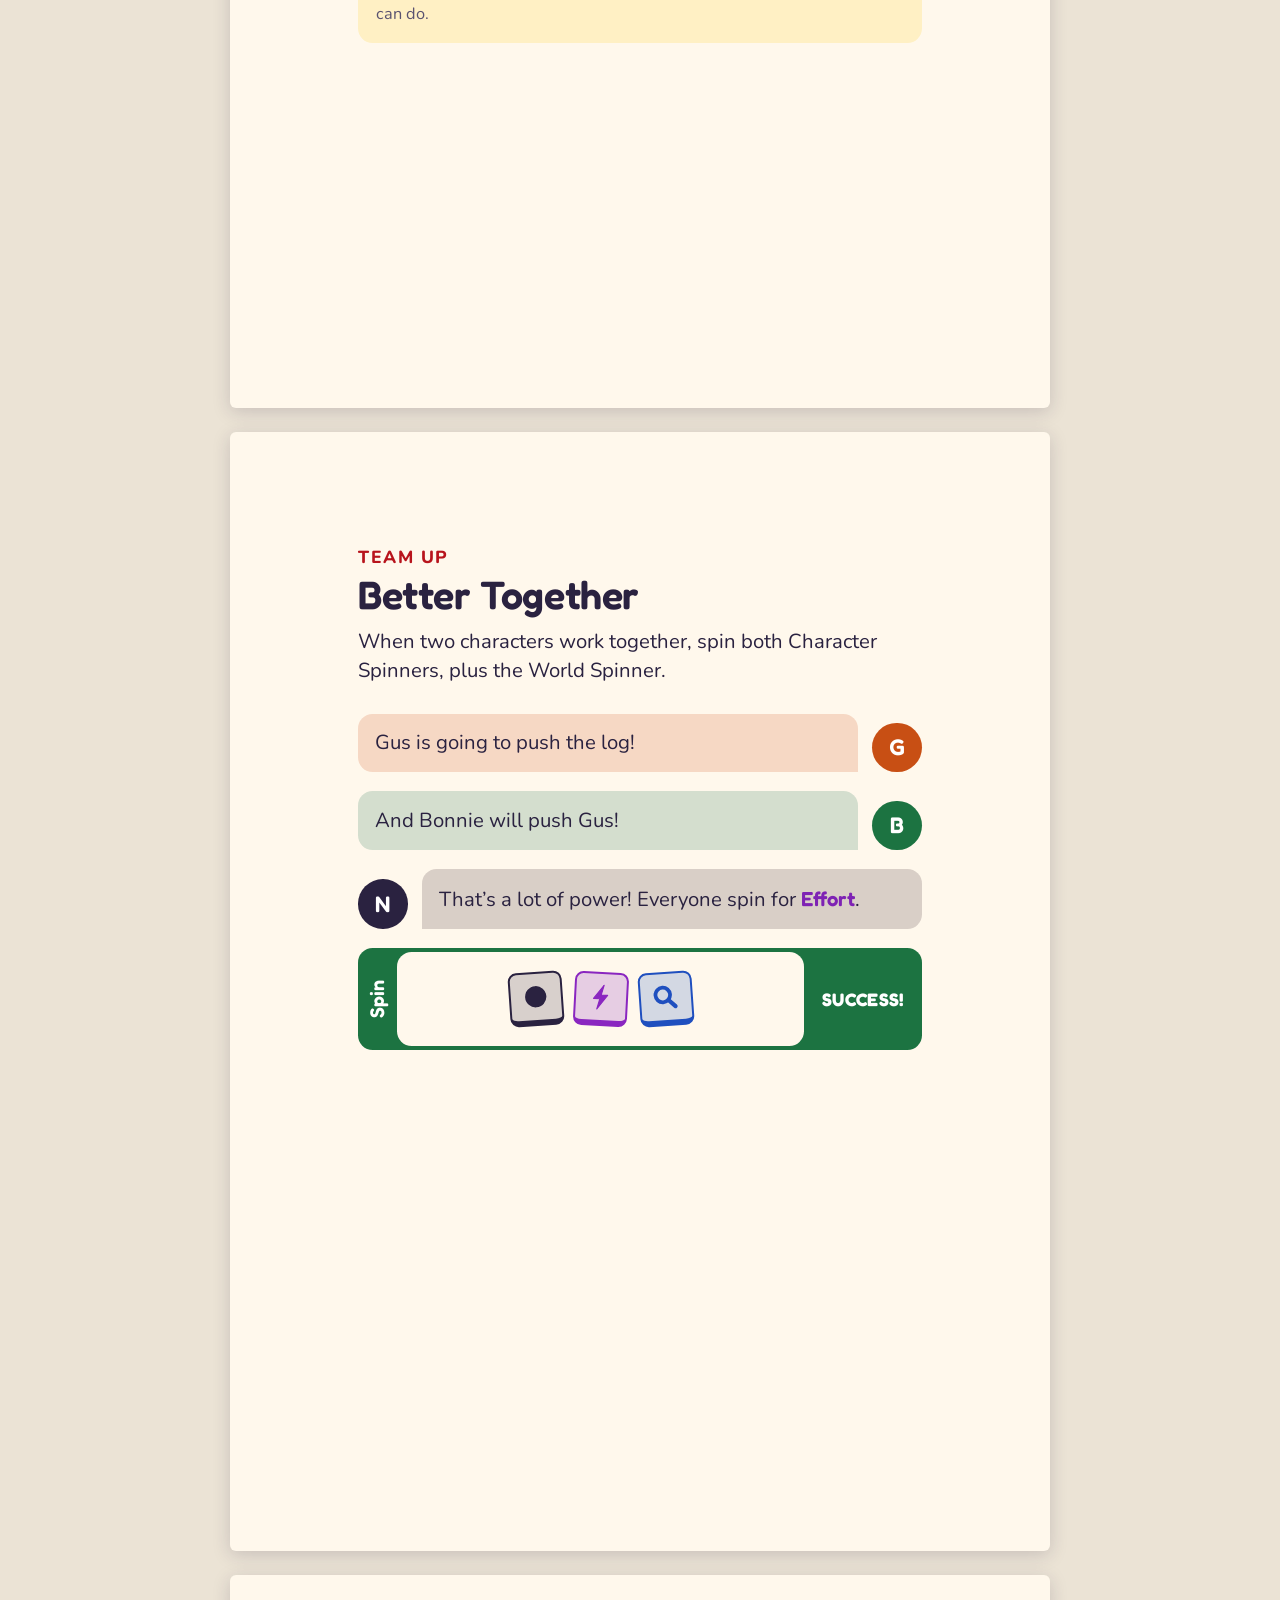
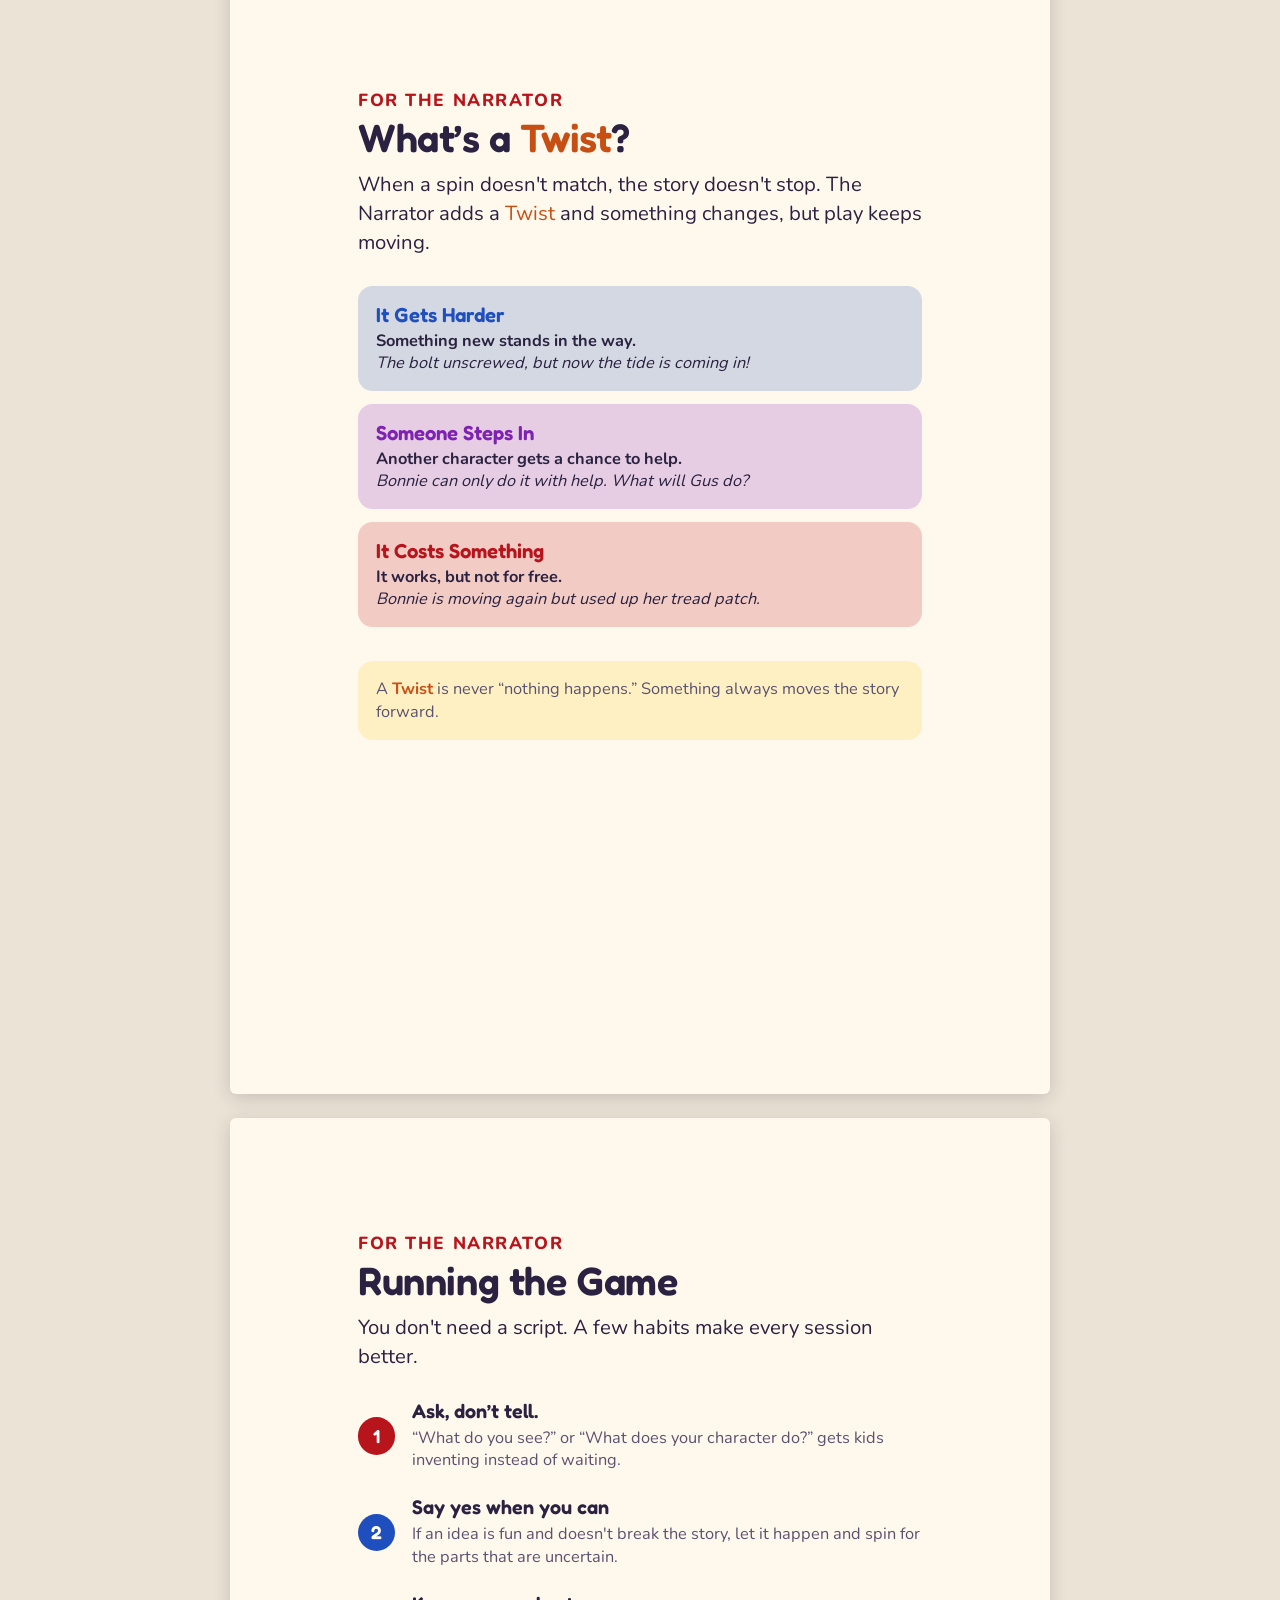
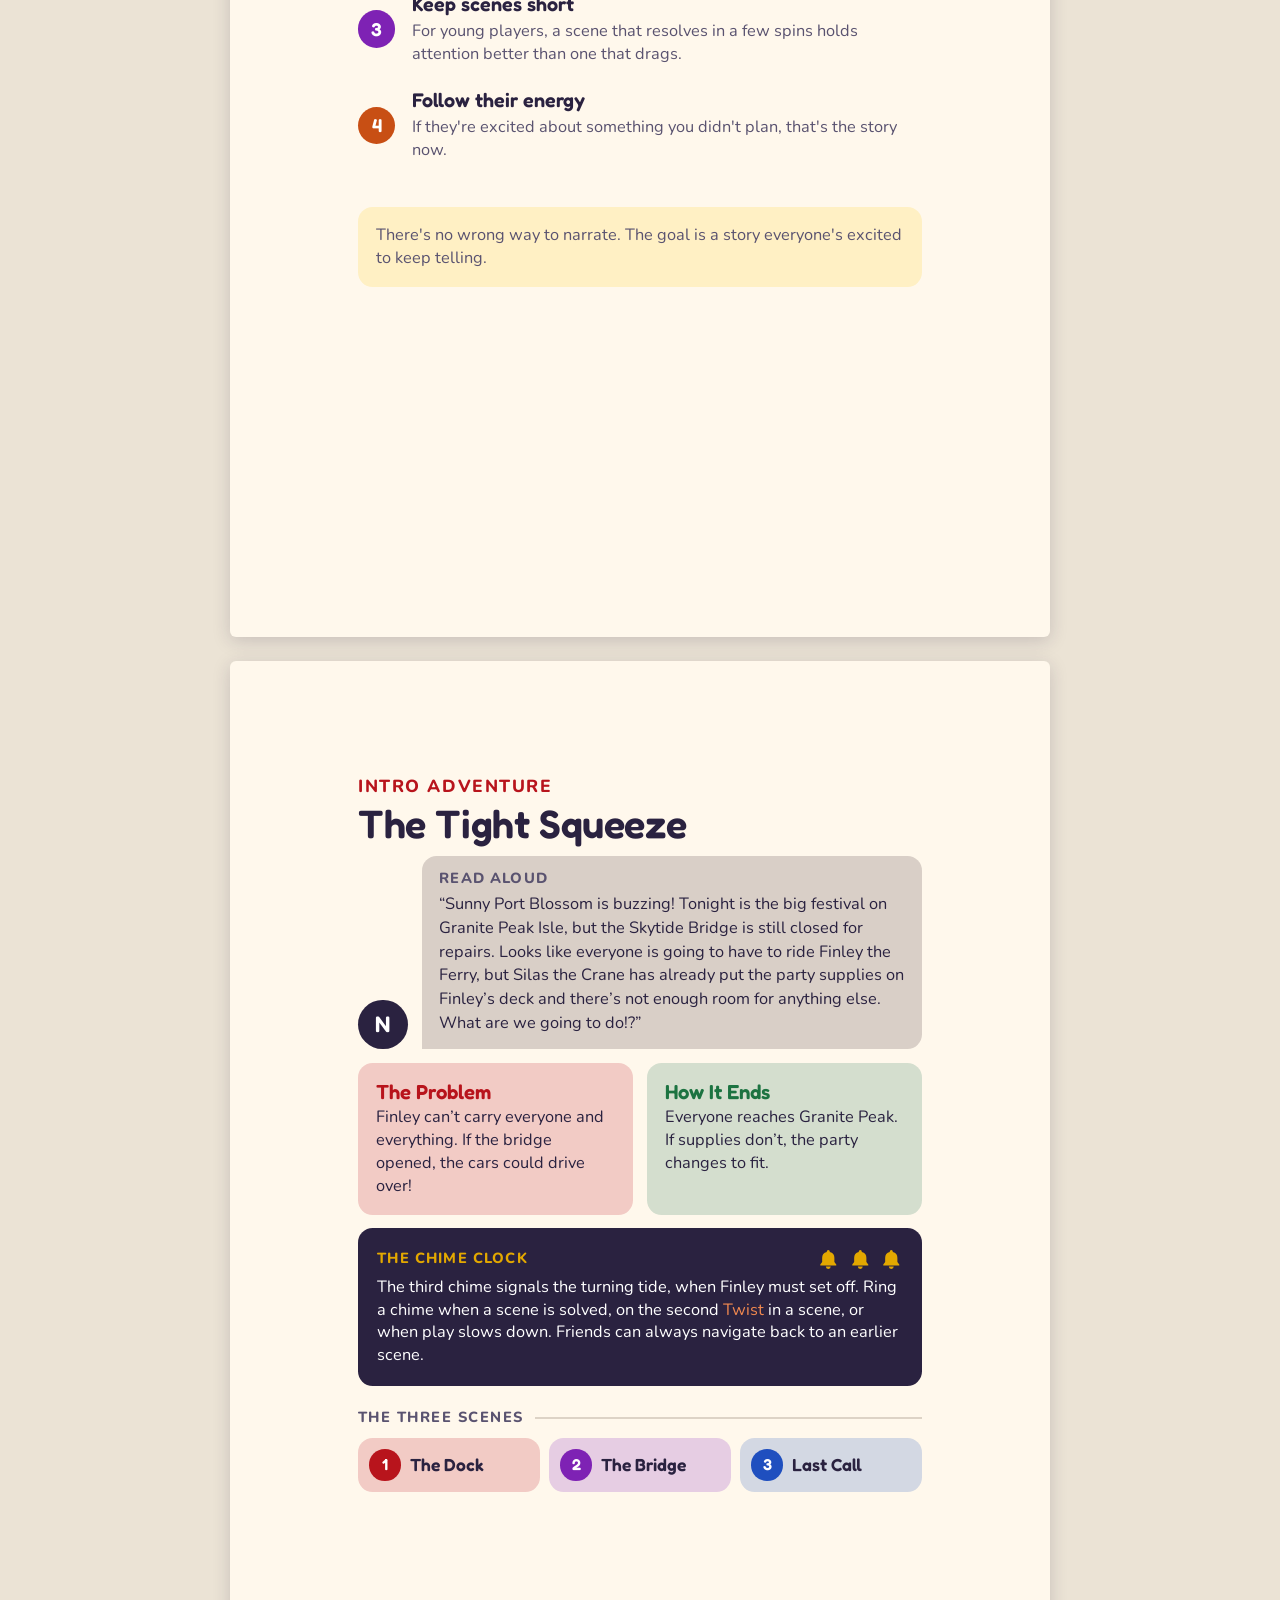
==== commit 18590dbc: "Use American English spelling (color, colorful, gray) Co-Authored-By: Claude Opus 5.5 <noreply@anthr" ====
--- a/rules/index.html
+++ b/rules/index.html
@@ -55,7 +55,7 @@
     <button type="button" onclick="window.print()">Print</button>
   </div>
 </header>
-<p class="screen-note">Printing from here: choose your paper size and set scale to 100% (or “Actual size”). Turn on “Background graphics” for colour.</p>
+<p class="screen-note">Printing from here: choose your paper size and set scale to 100% (or “Actual size”). Turn on “Background graphics” for color.</p>
 
 <main>
 
@@ -378,7 +378,7 @@
   <span class="eyebrow">Scene 2 of 3</span>
   <h1>The Bridge</h1>
   <p class="goal">Goal: Reopen the bridge so cars can drive over.</p>
-  <div class="here"><span class="lbl">HERE</span><span class="chip c-grey">Bridge crew</span><span class="chip c-purple">Dash cars</span></div>
+  <div class="here"><span class="lbl">HERE</span><span class="chip c-gray">Bridge crew</span><span class="chip c-purple">Dash cars</span></div>
   <div class="msg n"><span class="avatar" aria-label="Narrator">N</span><p class="bubble read">“The bridge crew’s trucks are zooming in circles instead of building! Three little cars are playing tag with them. What do you do?”</p></div>
   <p class="section-label">Spin Ideas</p>
   <div class="cards">
--- a/rules/rules.css
+++ b/rules/rules.css
@@ -298,7 +298,7 @@
 .chip.c-blue { --s: var(--blue-soft); --c: var(--blue); }
 .chip.c-red { --s: var(--red-soft); --c: var(--red); }
 .chip.c-purple { --s: var(--purple-soft); --c: var(--purple); }
-.chip.c-grey { --s: var(--bubble); --c: var(--ink); }
+.chip.c-gray { --s: var(--bubble); --c: var(--ink); }
 .scene .card { padding: 1.8cqw 3cqw; }
 .scene .card h3 { margin: 0; }
 .scene .tile { --ts: max(30px, 6.4cqw); }
